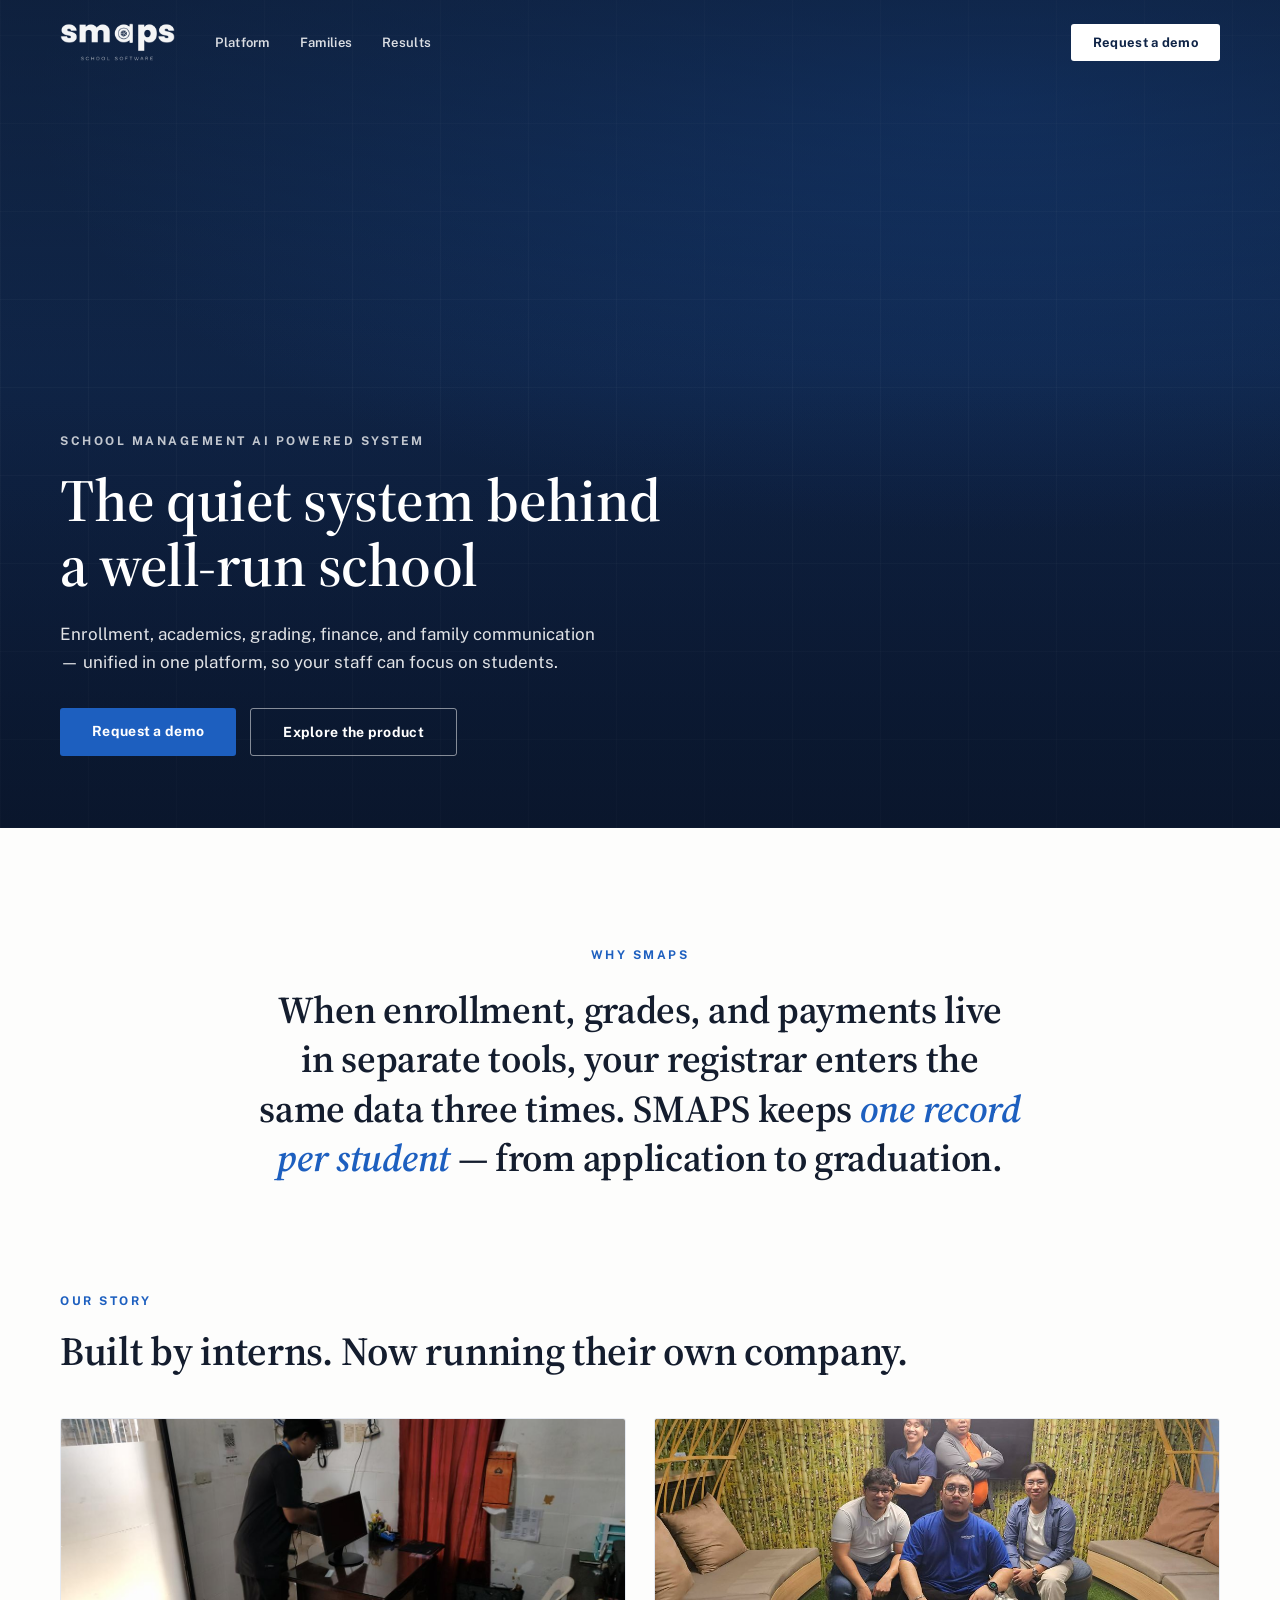
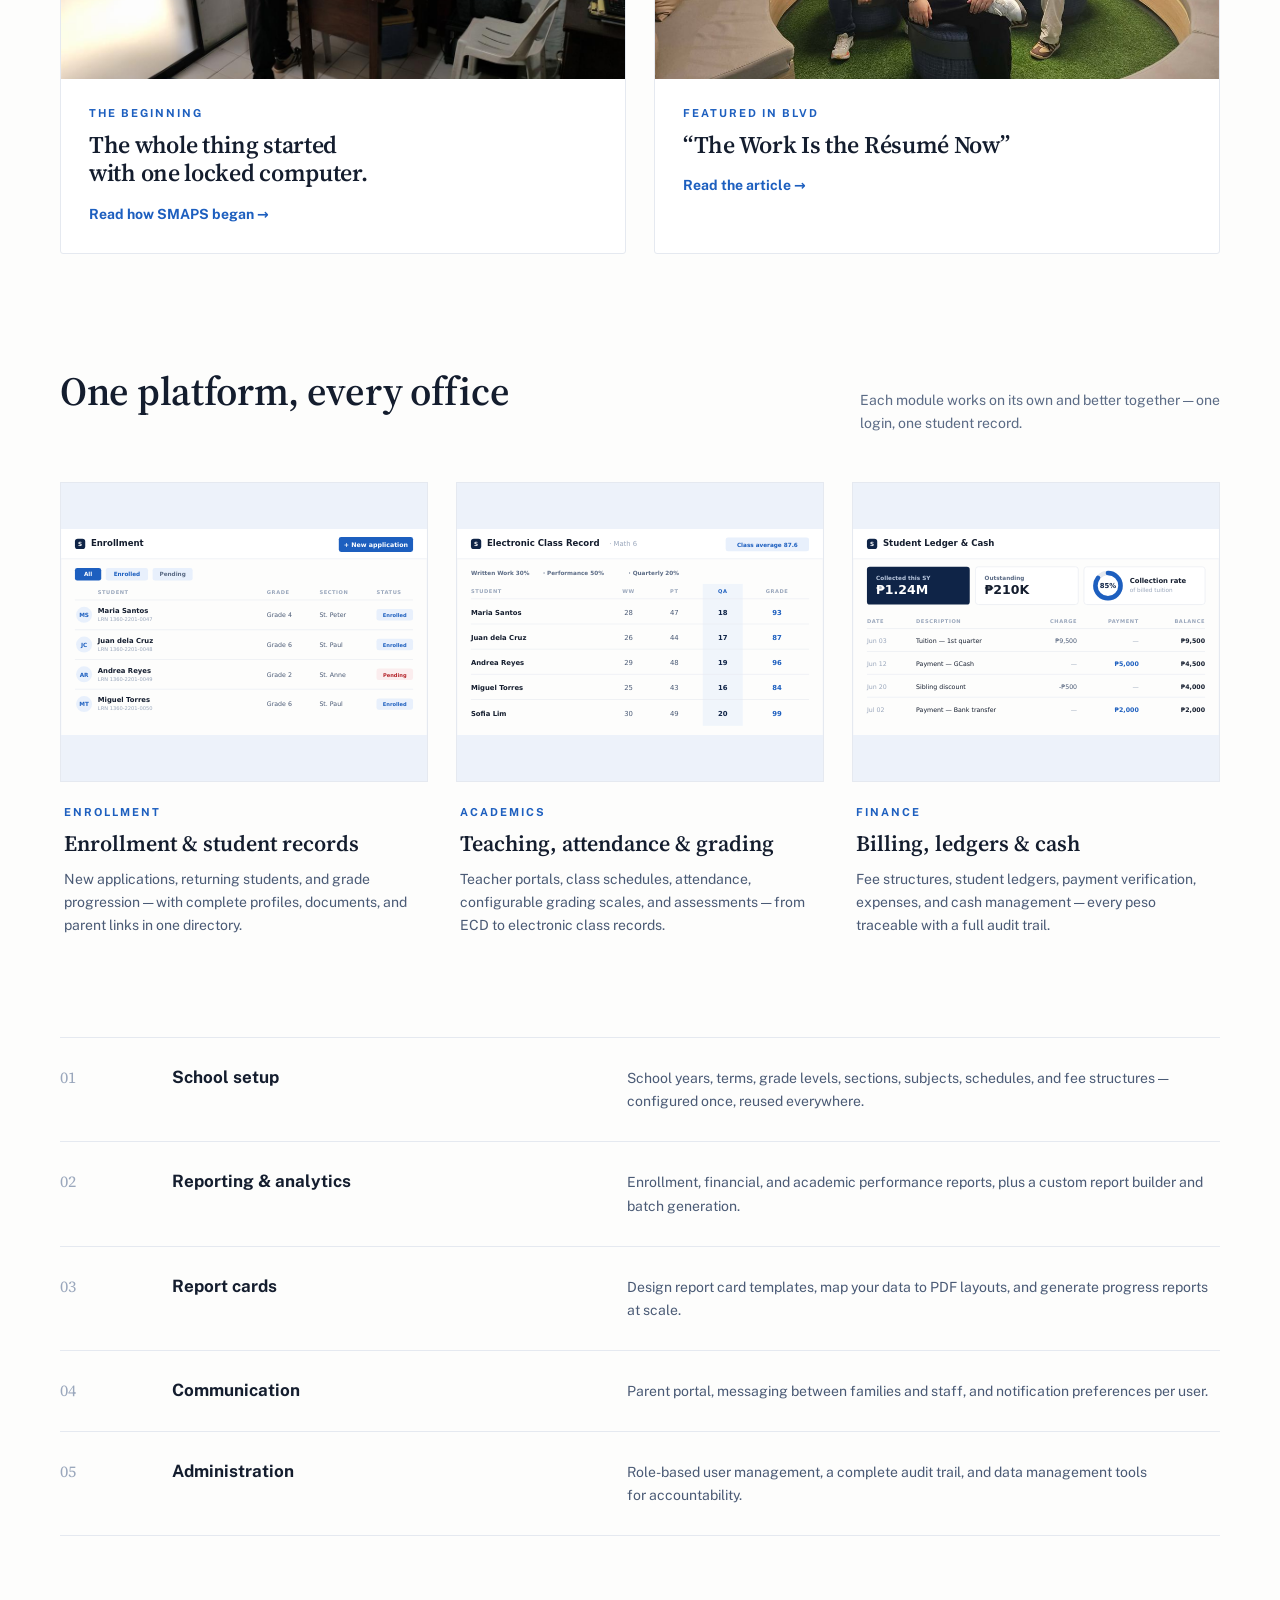
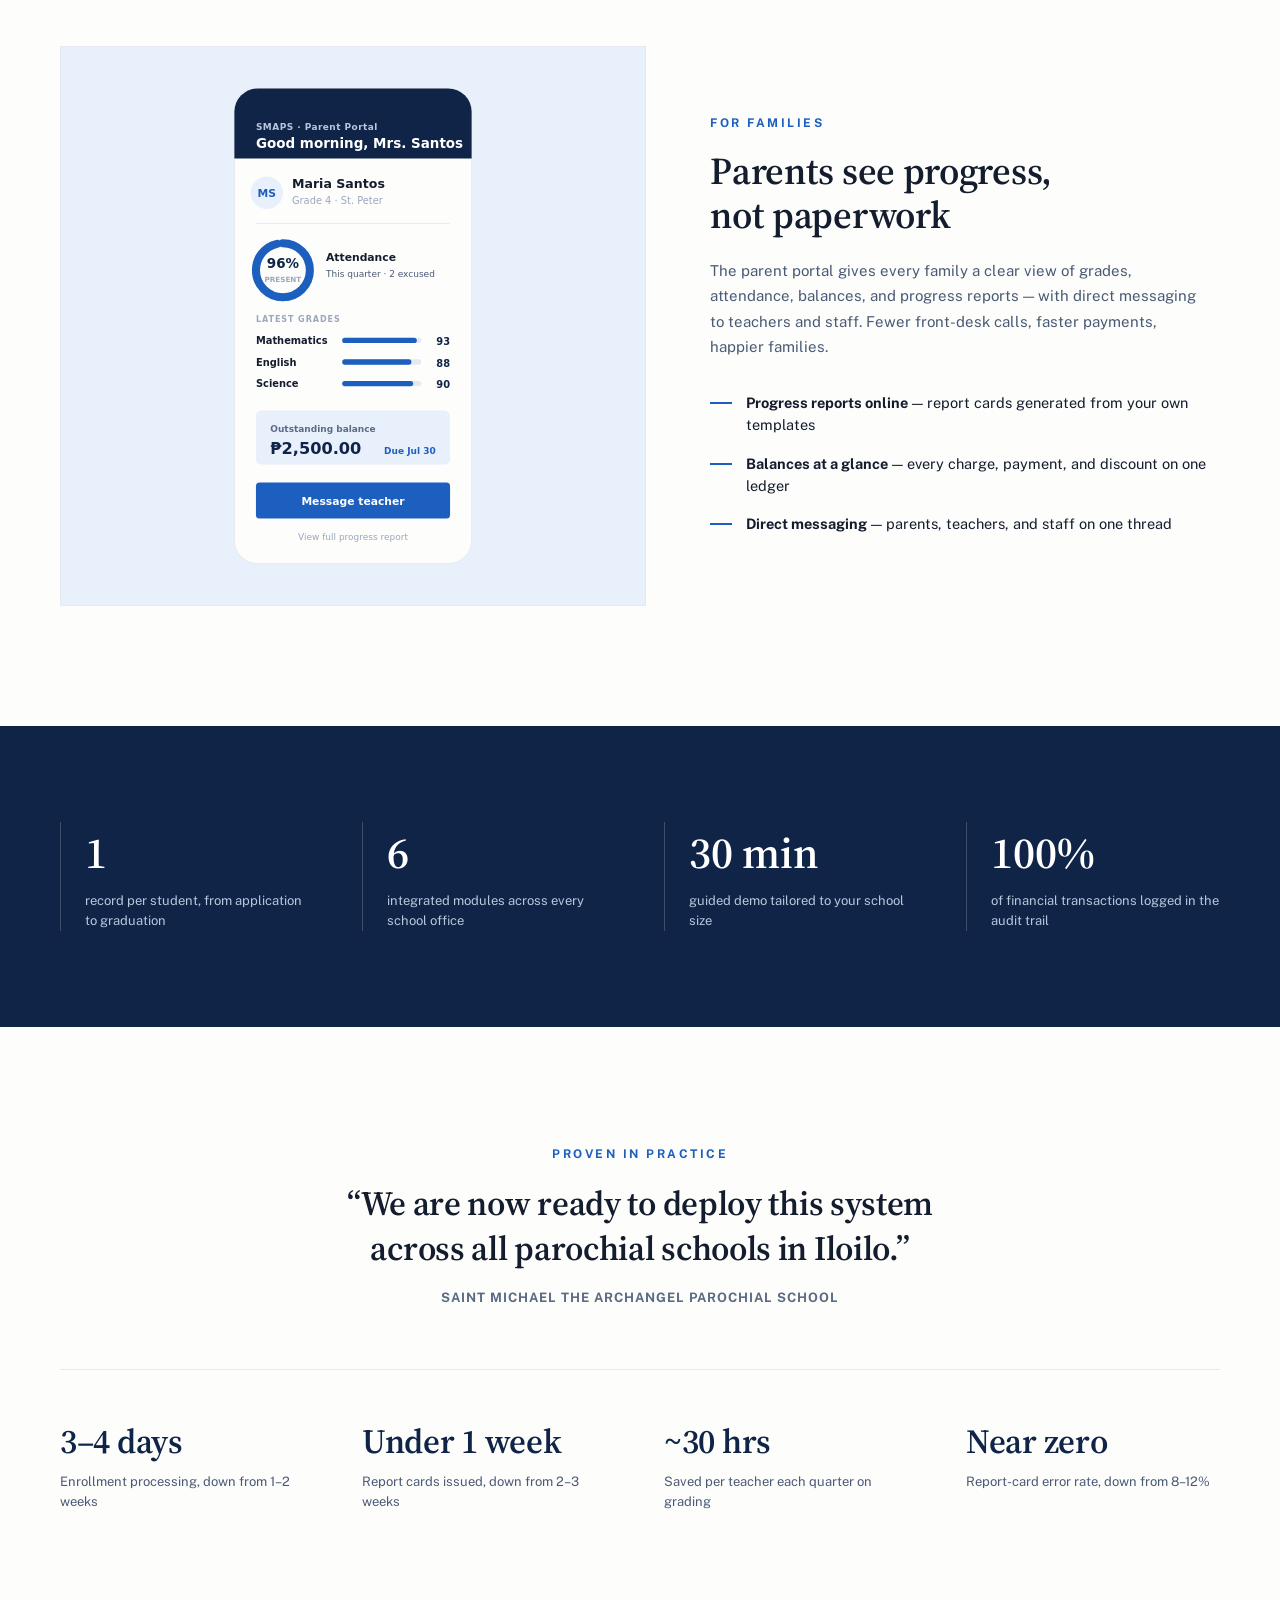
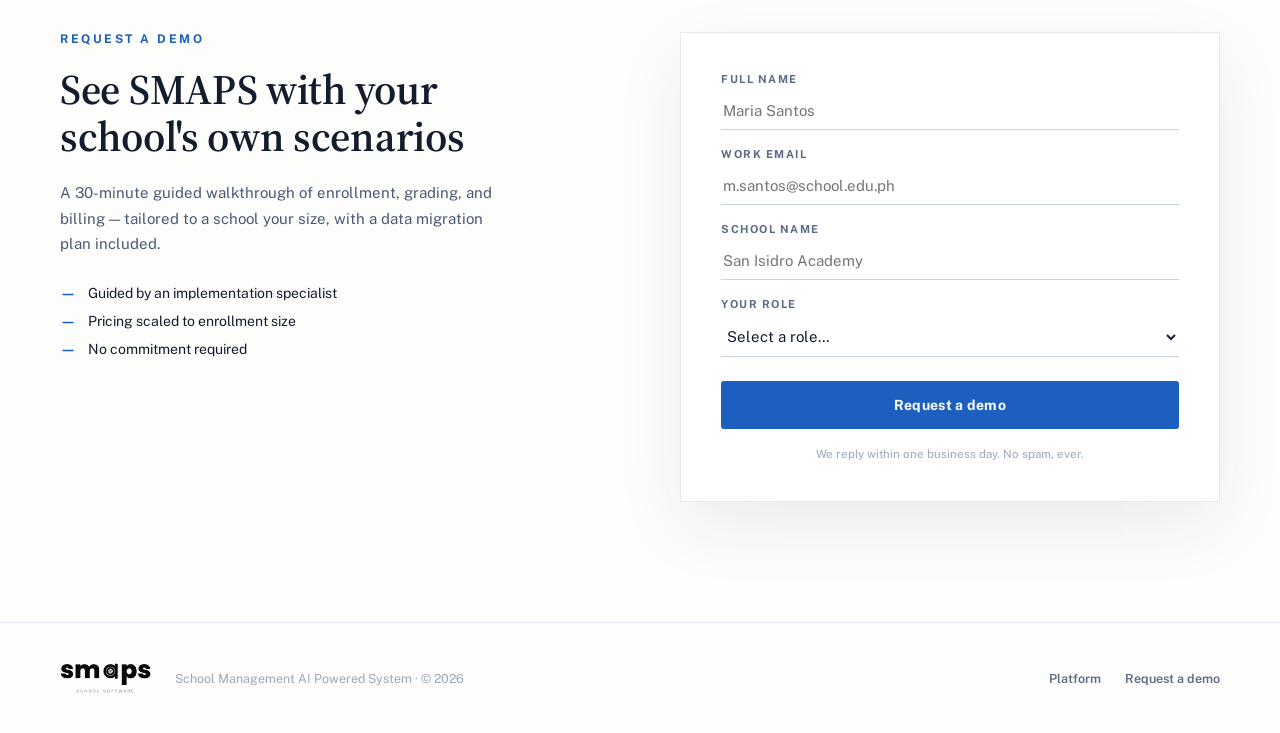
==== index.html @ ec472077 "Remove base44 app URL from public site; drop unused design-system/ - Strip the live base44 app URL (" ====
<!DOCTYPE html>
<html lang="en">
<head>
  <meta charset="utf-8">
  <meta name="viewport" content="width=device-width, initial-scale=1">
  <meta name="color-scheme" content="light">
  <title>SMAPS — School Management AI Powered System</title>
  <meta name="description" content="SMAPS unifies enrollment, academics, grading, finance, and family communication in one platform, so your staff can focus on students.">
  <link rel="icon" href="data:image/svg+xml,%3Csvg%20xmlns='http://www.w3.org/2000/svg'%20viewBox='0%200%2032%2032'%3E%3Crect%20width='32'%20height='32'%20rx='7'%20fill='%230F2447'/%3E%3Ctext%20x='16'%20y='23'%20text-anchor='middle'%20font-family='Georgia,serif'%20font-size='19'%20font-weight='700'%20fill='white'%3ES%3C/text%3E%3C/svg%3E">
  <link rel="preconnect" href="https://fonts.googleapis.com">
  <link rel="preconnect" href="https://fonts.gstatic.com" crossorigin>
  <link href="https://fonts.googleapis.com/css2?family=Source+Serif+4:opsz,wght@8..60,400;8..60,600;8..60,700&family=Public+Sans:wght@400;500;600;700&display=swap" rel="stylesheet">
  <link rel="stylesheet" href="css/styles.css">
</head>
<body>

  <!-- ============ HERO ============ -->
  <section class="hero">
    <div class="hero-bg">
      <!-- v1: CSS treatment. Drop a real school photo here later:
           <img class="media-img" src="assets/img/hero.jpg" alt=""> -->
    </div>
    <div class="hero-scrim"></div>

    <header class="hero-header">
      <div class="hero-header-inner">
        <a class="brand" href="#" aria-label="SMAPS home">
          <img class="brand-logo" src="assets/img/logo-white.png" alt="SMAPS — School Management AI Powered System">
        </a>
        <nav class="nav">
          <a href="#modules" class="nav-link">Platform</a>
          <a href="#parents" class="nav-link">Families</a>
          <a href="#trust" class="nav-link">Results</a>
        </nav>
        <div class="hero-header-actions">
          <a href="#demo" class="btn btn-white">Request a demo</a>
        </div>
      </div>
    </header>

    <div class="hero-copy-wrap">
      <div class="hero-copy-inner">
        <div class="hero-copy">
          <div class="eyebrow hero-eyebrow">School Management AI Powered System</div>
          <h1 class="hero-h1">The quiet system behind a well-run school</h1>
          <p class="hero-sub">Enrollment, academics, grading, finance, and family communication — unified in one platform, so your staff can focus on students.</p>
          <div class="hero-actions">
            <a href="#demo" class="btn btn-primary">Request a demo</a>
            <a href="#modules" class="btn btn-ghost">Explore the product</a>
          </div>
        </div>
      </div>
    </div>
  </section>

  <!-- ============ STATEMENT ============ -->
  <section class="statement">
    <div class="eyebrow eyebrow-accent">Why SMAPS</div>
    <h2 class="statement-h2">When enrollment, grades, and payments live in separate tools, your registrar enters the same data three times. SMAPS keeps <em>one record per student</em> — from application to graduation.</h2>
  </section>

  <!-- ============ OUR STORY (glimpse + press) ============ -->
  <section class="our-story">
    <div class="our-story-head">
      <div class="eyebrow eyebrow-accent">Our Story</div>
      <h2 class="section-h2">Built by interns. Now running their own company.</h2>
    </div>
    <div class="story-cards">
      <a class="story-card" href="story/">
        <div class="sc-media"><img src="story/assets/3.jpg" alt="The team setting up the first computer at the school"></div>
        <div class="sc-body">
          <div class="sc-kicker">The beginning</div>
          <div class="sc-title">The whole thing started with one locked computer.</div>
          <span class="sc-cta">Read how SMAPS began →</span>
        </div>
      </a>
      <a class="story-card" href="https://blvd.ph/article/the-work-is-the-rsum-now" target="_blank" rel="noopener">
        <div class="sc-media"><img src="assets/img/press-blvd.jpg" alt="The SMAPS founders, featured in BLVD magazine"></div>
        <div class="sc-body">
          <div class="sc-kicker">Featured in BLVD</div>
          <div class="sc-title">&ldquo;The Work Is the R&eacute;sum&eacute; Now&rdquo;</div>
          <span class="sc-cta">Read the article →</span>
        </div>
      </a>
    </div>
  </section>

  <!-- ============ MODULES (photo cards) ============ -->
  <section id="modules" class="modules">
    <div class="modules-head">
      <h2 class="section-h2">One platform, every office</h2>
      <div class="modules-note">Each module works on its own and better together — one login, one student record.</div>
    </div>
    <div class="modules-grid">

      <div class="module-card">
        <div class="card-media">
          <img class="media-img" src="assets/img/mod-enrollment.svg" alt="SMAPS enrollment and student directory screen">
        </div>
        <div class="card-body">
          <div class="card-tag">Enrollment</div>
          <div class="card-title">Enrollment &amp; student records</div>
          <div class="card-desc">New applications, returning students, and grade progression — with complete profiles, documents, and parent links in one directory.</div>
        </div>
      </div>

      <div class="module-card">
        <div class="card-media">
          <img class="media-img" src="assets/img/mod-academics.svg" alt="SMAPS electronic class record and grading screen">
        </div>
        <div class="card-body">
          <div class="card-tag">Academics</div>
          <div class="card-title">Teaching, attendance &amp; grading</div>
          <div class="card-desc">Teacher portals, class schedules, attendance, configurable grading scales, and assessments — from ECD to electronic class records.</div>
        </div>
      </div>

      <div class="module-card">
        <div class="card-media">
          <img class="media-img" src="assets/img/mod-finance.svg" alt="SMAPS student ledger and cash management screen">
        </div>
        <div class="card-body">
          <div class="card-tag">Finance</div>
          <div class="card-title">Billing, ledgers &amp; cash</div>
          <div class="card-desc">Fee structures, student ledgers, payment verification, expenses, and cash management — every peso traceable with a full audit trail.</div>
        </div>
      </div>

    </div>
  </section>

  <!-- ============ CAPABILITIES LIST ============ -->
  <section class="capabilities">
    <div class="cap-list">
      <div class="cap-row">
        <div class="cap-num">01</div>
        <div class="cap-title">School setup</div>
        <div class="cap-desc">School years, terms, grade levels, sections, subjects, schedules, and fee structures — configured once, reused everywhere.</div>
      </div>
      <div class="cap-row">
        <div class="cap-num">02</div>
        <div class="cap-title">Reporting &amp; analytics</div>
        <div class="cap-desc">Enrollment, financial, and academic performance reports, plus a custom report builder and batch generation.</div>
      </div>
      <div class="cap-row">
        <div class="cap-num">03</div>
        <div class="cap-title">Report cards</div>
        <div class="cap-desc">Design report card templates, map your data to PDF layouts, and generate progress reports at scale.</div>
      </div>
      <div class="cap-row">
        <div class="cap-num">04</div>
        <div class="cap-title">Communication</div>
        <div class="cap-desc">Parent portal, messaging between families and staff, and notification preferences per user.</div>
      </div>
      <div class="cap-row">
        <div class="cap-num">05</div>
        <div class="cap-title">Administration</div>
        <div class="cap-desc">Role-based user management, a complete audit trail, and data management tools for accountability.</div>
      </div>
    </div>
  </section>

  <!-- ============ FAMILIES (split photo) ============ -->
  <section id="parents" class="families">
    <div class="families-grid">
      <div class="families-media">
        <img class="media-img" src="assets/img/families.svg" alt="SMAPS parent portal showing grades, attendance, and fee balance">
      </div>
      <div class="families-body">
        <div class="eyebrow eyebrow-accent">For families</div>
        <h2 class="families-h2">Parents see progress, not paperwork</h2>
        <p class="families-p">The parent portal gives every family a clear view of grades, attendance, balances, and progress reports — with direct messaging to teachers and staff. Fewer front-desk calls, faster payments, happier families.</p>
        <div class="bullets">
          <div class="bullet">
            <span class="bullet-mark"></span>
            <span class="bullet-text"><b>Progress reports online</b> — report cards generated from your own templates</span>
          </div>
          <div class="bullet">
            <span class="bullet-mark"></span>
            <span class="bullet-text"><b>Balances at a glance</b> — every charge, payment, and discount on one ledger</span>
          </div>
          <div class="bullet">
            <span class="bullet-mark"></span>
            <span class="bullet-text"><b>Direct messaging</b> — parents, teachers, and staff on one thread</span>
          </div>
        </div>
      </div>
    </div>
  </section>

  <!-- ============ TRUST BAND ============ -->
  <section id="trust" class="trust">
    <div class="trust-inner">
      <div class="trust-grid">
        <div class="trust-stat">
          <div class="trust-value">1</div>
          <div class="trust-label">record per student, from application to graduation</div>
        </div>
        <div class="trust-stat">
          <div class="trust-value">6</div>
          <div class="trust-label">integrated modules across every school office</div>
        </div>
        <div class="trust-stat">
          <div class="trust-value">30 min</div>
          <div class="trust-label">guided demo tailored to your school size</div>
        </div>
        <div class="trust-stat">
          <div class="trust-value">100%</div>
          <div class="trust-label">of financial transactions logged in the audit trail</div>
        </div>
      </div>
    </div>
  </section>

  <!-- ============ SUCCESS STORY ============ -->
  <section class="story">
    <div class="story-head">
      <div class="eyebrow eyebrow-accent">Proven in practice</div>
      <blockquote class="story-quote">&ldquo;We are now ready to deploy this system across all parochial schools in Iloilo.&rdquo;</blockquote>
      <div class="story-attr">Saint Michael the Archangel Parochial School</div>
    </div>
    <div class="story-stats">
      <div class="story-stat">
        <div class="story-stat-value">3&ndash;4 days</div>
        <div class="story-stat-label">Enrollment processing, down from 1&ndash;2 weeks</div>
      </div>
      <div class="story-stat">
        <div class="story-stat-value">Under 1 week</div>
        <div class="story-stat-label">Report cards issued, down from 2&ndash;3 weeks</div>
      </div>
      <div class="story-stat">
        <div class="story-stat-value">~30 hrs</div>
        <div class="story-stat-label">Saved per teacher each quarter on grading</div>
      </div>
      <div class="story-stat">
        <div class="story-stat-value">Near zero</div>
        <div class="story-stat-label">Report-card error rate, down from 8&ndash;12%</div>
      </div>
    </div>
  </section>

  <!-- ============ DEMO CTA ============ -->
  <section id="demo" class="demo">
    <div class="demo-grid">
      <div class="demo-copy">
        <div class="eyebrow eyebrow-accent">Request a demo</div>
        <h2 class="demo-h2">See SMAPS with your school's own scenarios</h2>
        <p class="demo-p">A 30-minute guided walkthrough of enrollment, grading, and billing — tailored to a school your size, with a data migration plan included.</p>
        <div class="demo-points">
          <div class="demo-point"><span class="demo-point-dash">—</span> Guided by an implementation specialist</div>
          <div class="demo-point"><span class="demo-point-dash">—</span> Pricing scaled to enrollment size</div>
          <div class="demo-point"><span class="demo-point-dash">—</span> No commitment required</div>
        </div>
      </div>

      <div class="form-card">
        <div id="demo-form" class="form-fields">
          <div class="field">
            <div class="field-label">FULL NAME</div>
            <input id="f-name" class="form-input" type="text" autocomplete="name" placeholder="Maria Santos">
          </div>
          <div class="field">
            <div class="field-label">WORK EMAIL</div>
            <input id="f-email" class="form-input" type="email" autocomplete="email" placeholder="m.santos@school.edu.ph">
          </div>
          <div class="field">
            <div class="field-label">SCHOOL NAME</div>
            <input id="f-school" class="form-input" type="text" autocomplete="organization" placeholder="San Isidro Academy">
          </div>
          <div class="field">
            <div class="field-label">YOUR ROLE</div>
            <select id="f-role" class="form-input form-select">
              <option value="">Select a role…</option>
              <option value="admin">School administrator / Principal</option>
              <option value="registrar">Registrar</option>
              <option value="finance">Finance / Accounting</option>
              <option value="it">IT / Operations</option>
              <option value="teacher">Teacher</option>
            </select>
          </div>
          <div id="form-error" class="form-error" hidden></div>
          <button id="demo-submit" type="button" class="btn-submit">Request a demo</button>
          <div class="form-note">We reply within one business day. No spam, ever.</div>
        </div>

        <div id="demo-success" class="success" hidden>
          <div class="success-check">✓</div>
          <div class="success-title">Request received</div>
          <div class="success-text">Thank you, <span id="success-name">there</span>. Our team will reach out within one business day to schedule your walkthrough.</div>
          <button id="demo-reset" type="button" class="success-reset">← Submit another request</button>
        </div>
      </div>
    </div>
  </section>

  <!-- ============ FOOTER ============ -->
  <footer class="footer">
    <div class="footer-inner">
      <a class="footer-brand" href="#" aria-label="SMAPS home">
        <img class="footer-logo" src="assets/img/logo.png" alt="SMAPS — School Management AI Powered System">
      </a>
      <div class="footer-meta">School Management AI Powered System · © 2026</div>
      <div class="footer-links">
        <a href="#modules" class="footer-link">Platform</a>
        <a href="#demo" class="footer-link">Request a demo</a>
      </div>
    </div>
  </footer>

  <script src="js/form.js"></script>
</body>
</html>
---- css/styles.css ----
/* ============================================================
   SMAPS Landing — design tokens
   Values transcribed verbatim from "SMAPS Landing.dc.html"
   ============================================================ */
:root {
  color-scheme: light;
  --navy:         #0F2447;
  --action:       #1D5FBF;
  --action-hover: #164A96;
  --tint:         #E8F0FC;
  --bg:           #FDFDFC;
  --ink:          #141D2E;
  --gray-1:       #4A5A75; /* body gray */
  --gray-2:       #5B6B85; /* secondary gray */
  --gray-3:       #9AA7BC; /* muted gray */
  --border:       #E5E9F0;
  --input-border: #C9D3E2;
  --error-text:   #B4232A;
  --error-bg:     #FBEDEE;
  --trust-label:  #B9C7DE;

  --font-heading: 'Source Serif 4', Georgia, serif;
  --font-body:    'Public Sans', system-ui, -apple-system, sans-serif;

  --maxw: 1240px;
  --pad:  40px;
  --radius: 3px;
}

/* ============ base (from <helmet>) ============ */
* { box-sizing: border-box; }
body {
  margin: 0;
  background: var(--bg);
  font-family: var(--font-body);
  color: var(--ink);
  -webkit-font-smoothing: antialiased;
}
html { scroll-behavior: smooth; }
a { color: var(--action); text-decoration: none; }
a:hover { color: var(--action-hover); }
input, select { font-family: var(--font-body); }

/* ============ shared bits ============ */
.eyebrow {
  font-size: 12px;
  font-weight: 700;
  letter-spacing: 2.5px;
  text-transform: uppercase;
  margin-bottom: 20px;
}
.eyebrow-accent { color: var(--action); }

.btn {
  display: inline-block;
  border-radius: var(--radius);
  letter-spacing: 0.3px;
  font-weight: 700;
}

/* generic image fill for real photos/mockups dropped into any media slot.
   contain = the whole UI mockup stays visible, framed by the slot background
   (crop-proof across viewports). For a real edge-to-edge photo later, switch
   an individual slot to object-fit:cover. */
.media-img {
  position: absolute;
  inset: 0;
  width: 100%;
  height: 100%;
  object-fit: contain;
  display: block;
}
/* tinted placeholder (used until real imagery is dropped in) */
.img-ph {
  position: absolute;
  inset: 0;
  background: var(--tint);
  display: flex;
  align-items: center;
  justify-content: center;
  text-align: center;
  padding: 20px;
  color: var(--gray-2);
  font-size: 12px;
  font-weight: 700;
  letter-spacing: 1px;
  text-transform: uppercase;
}

/* ============ HERO ============ */
.hero {
  position: relative;
  height: 92vh;
  min-height: 640px;
  background: var(--navy);
}
.hero-bg {
  position: absolute;
  inset: 0;
  /* v1 CSS treatment — subtle "blueprint" grid + blue glow over deep navy */
  background:
    repeating-linear-gradient(90deg, rgba(255,255,255,0.035) 0 1px, transparent 1px 88px),
    repeating-linear-gradient(0deg,  rgba(255,255,255,0.03)  0 1px, transparent 1px 88px),
    radial-gradient(130% 90% at 78% 12%, rgba(29,95,191,0.38) 0%, rgba(15,36,71,0) 58%),
    linear-gradient(180deg, #143059 0%, #0F2447 58%, #0a1a34 100%);
}
.hero-scrim {
  position: absolute;
  inset: 0;
  background: linear-gradient(180deg, rgba(10,20,40,0.55) 0%, rgba(10,20,40,0.15) 45%, rgba(10,20,40,0.62) 100%);
  pointer-events: none;
}
.hero-header {
  position: absolute;
  top: 0; left: 0; right: 0;
  z-index: 5;
  pointer-events: none;
}
.hero-header-inner {
  max-width: var(--maxw);
  margin: 0 auto;
  padding: 0 var(--pad);
  height: 84px;
  display: flex;
  align-items: center;
  gap: 40px;
  pointer-events: auto;
}
.brand { display: flex; align-items: center; gap: 11px; }
.brand-mark {
  width: 34px; height: 34px;
  border-radius: 8px;
  background: #fff;
  color: var(--navy);
  display: flex; align-items: center; justify-content: center;
  font-weight: 700; font-size: 15px;
  font-family: var(--font-heading);
}
.brand-name { font-weight: 700; font-size: 17px; color: #fff; letter-spacing: 0.4px; }
.nav { display: flex; gap: 30px; font-size: 13px; font-weight: 600; letter-spacing: 0.3px; }
.nav-link { color: rgba(255,255,255,0.85); font-weight: 600; }
.nav-link:hover { color: #fff; }
.hero-header-actions { margin-left: auto; display: flex; align-items: center; gap: 22px; }
.btn-white {
  background: #fff;
  color: var(--navy);
  font-size: 13px;
  padding: 11px 22px;
}
.btn-white:hover { background: var(--tint); color: var(--navy); }

.hero-copy-wrap {
  position: absolute;
  left: 0; right: 0; bottom: 0;
  z-index: 4;
  pointer-events: none;
}
.hero-copy-inner {
  max-width: var(--maxw);
  margin: 0 auto;
  padding: 0 var(--pad) 72px;
}
.hero-copy { max-width: 720px; }
.hero-eyebrow { color: rgba(255,255,255,0.75); }
.hero-h1 {
  font-family: var(--font-heading);
  font-size: 60px;
  line-height: 1.08;
  font-weight: 600;
  color: #fff;
  margin: 0 0 22px;
  letter-spacing: -0.5px;
  text-wrap: balance;
}
.hero-sub {
  font-size: 17px;
  line-height: 1.65;
  color: rgba(255,255,255,0.88);
  margin: 0 0 32px;
  max-width: 540px;
  text-wrap: pretty;
}
.hero-actions { display: flex; gap: 14px; pointer-events: auto; }
.btn-primary {
  background: var(--action);
  color: #fff;
  font-size: 14px;
  padding: 15px 32px;
}
.btn-primary:hover { background: var(--action-hover); color: #fff; }
.btn-ghost {
  border: 1px solid rgba(255,255,255,0.5);
  color: #fff;
  font-size: 14px;
  padding: 15px 32px;
}
.btn-ghost:hover { border-color: #fff; color: #fff; }

/* ============ STATEMENT ============ */
.statement {
  max-width: 900px;
  margin: 0 auto;
  padding: 120px var(--pad) 0;
  text-align: center;
}
.statement .eyebrow { margin-bottom: 24px; }
.statement-h2 {
  font-family: var(--font-heading);
  font-size: 38px;
  line-height: 1.3;
  font-weight: 600;
  margin: 0;
  letter-spacing: -0.3px;
  text-wrap: balance;
}
.statement-h2 em { color: var(--action); font-style: italic; }

/* ============ MODULES ============ */
.modules {
  max-width: var(--maxw);
  margin: 0 auto;
  padding: 110px var(--pad) 0;
}
.modules-head {
  display: flex;
  align-items: baseline;
  justify-content: space-between;
  gap: 24px;
  margin-bottom: 48px;
  flex-wrap: wrap;
}
.section-h2 {
  font-family: var(--font-heading);
  font-size: 40px;
  font-weight: 600;
  margin: 0;
  letter-spacing: -0.3px;
}
.modules-note { font-size: 14px; color: var(--gray-2); max-width: 360px; line-height: 1.6; }
.modules-grid { display: grid; grid-template-columns: repeat(3, 1fr); gap: 28px; }
.module-card { display: flex; flex-direction: column; }
.card-media {
  height: 300px;
  position: relative;
  overflow: hidden;
  background: #EDF2FA; /* frame tone behind the UI mockup */
  border: 1px solid var(--border);
}
.card-body { padding: 24px 4px 0; }
.card-tag {
  font-size: 11px;
  font-weight: 700;
  letter-spacing: 2px;
  color: var(--action);
  text-transform: uppercase;
  margin-bottom: 10px;
}
.card-title {
  font-family: var(--font-heading);
  font-size: 22px;
  font-weight: 600;
  margin-bottom: 10px;
}
.card-desc { font-size: 14px; line-height: 1.65; color: var(--gray-1); text-wrap: pretty; }

/* ============ CAPABILITIES ============ */
.capabilities {
  max-width: var(--maxw);
  margin: 0 auto;
  padding: 100px var(--pad) 0;
}
.cap-list { border-top: 1px solid var(--border); }
.cap-row {
  display: grid;
  grid-template-columns: 80px 1fr 1.4fr;
  gap: 32px;
  align-items: baseline;
  padding: 28px 0;
  border-bottom: 1px solid var(--border);
}
.cap-num { font-family: var(--font-heading); font-size: 16px; color: var(--gray-3); }
.cap-title { font-size: 17px; font-weight: 700; }
.cap-desc { font-size: 14px; line-height: 1.65; color: var(--gray-1); text-wrap: pretty; }

/* ============ FAMILIES ============ */
.families {
  max-width: var(--maxw);
  margin: 110px auto 0;
  padding: 0 var(--pad);
}
.families-grid {
  display: grid;
  grid-template-columns: 1.15fr 1fr;
  gap: 64px;
  align-items: center;
}
.families-media {
  height: 560px;
  position: relative;
  overflow: hidden;
  background: var(--tint); /* seamless with the parent-portal mockup's own tint ground */
  border: 1px solid var(--border);
}
.families-h2 {
  font-family: var(--font-heading);
  font-size: 38px;
  line-height: 1.15;
  font-weight: 600;
  margin: 0 0 20px;
  letter-spacing: -0.3px;
  text-wrap: balance;
}
.families-p { font-size: 15px; line-height: 1.7; color: var(--gray-1); margin: 0 0 32px; text-wrap: pretty; }
.bullets { display: flex; flex-direction: column; gap: 16px; }
.bullet { display: flex; gap: 14px; align-items: baseline; }
.bullet-mark { width: 22px; height: 2px; background: var(--action); flex: none; transform: translateY(-4px); }
.bullet-text { font-size: 14.5px; color: var(--ink); line-height: 1.55; }

/* ============ TRUST BAND ============ */
.trust { background: var(--navy); margin-top: 120px; }
.trust-inner { max-width: var(--maxw); margin: 0 auto; padding: 96px var(--pad); }
.trust-grid { display: grid; grid-template-columns: repeat(4, 1fr); gap: 48px; }
.trust-stat { border-left: 1px solid rgba(255,255,255,0.2); padding-left: 24px; }
.trust-value {
  font-family: var(--font-heading);
  font-size: 44px;
  font-weight: 600;
  color: #fff;
  margin-bottom: 8px;
}
.trust-label { font-size: 13px; line-height: 1.55; color: var(--trust-label); }

/* ============ SUCCESS STORY ============ */
.story {
  max-width: var(--maxw);
  margin: 0 auto;
  padding: 120px var(--pad) 0;
}
.story-head { max-width: 820px; margin: 0 auto; text-align: center; }
.story-quote {
  font-family: var(--font-heading);
  font-size: 34px;
  line-height: 1.3;
  font-weight: 600;
  margin: 0 0 20px;
  letter-spacing: -0.3px;
  text-wrap: balance;
}
.story-attr {
  font-size: 13px;
  font-weight: 700;
  letter-spacing: 1px;
  text-transform: uppercase;
  color: var(--gray-2);
}
.story-stats {
  display: grid;
  grid-template-columns: repeat(4, 1fr);
  gap: 48px;
  margin-top: 64px;
  padding-top: 48px;
  border-top: 1px solid var(--border);
}
.story-stat-value {
  font-family: var(--font-heading);
  font-size: 34px;
  font-weight: 600;
  color: var(--navy);
  margin-bottom: 8px;
  letter-spacing: -0.3px;
}
.story-stat-label { font-size: 13px; line-height: 1.55; color: var(--gray-1); }

/* ============ DEMO CTA ============ */
.demo {
  max-width: var(--maxw);
  margin: 0 auto;
  padding: 120px var(--pad);
}
.demo-grid { display: grid; grid-template-columns: 1fr 1fr; gap: 80px; align-items: start; }
.demo-h2 {
  font-family: var(--font-heading);
  font-size: 42px;
  line-height: 1.12;
  font-weight: 600;
  margin: 0 0 20px;
  letter-spacing: -0.3px;
  text-wrap: balance;
}
.demo-p { font-size: 15px; line-height: 1.7; color: var(--gray-1); margin: 0 0 28px; max-width: 440px; text-wrap: pretty; }
.demo-points { display: flex; flex-direction: column; gap: 12px; font-size: 14px; color: var(--ink); }
.demo-point { display: flex; gap: 12px; align-items: baseline; }
.demo-point-dash { color: var(--action); font-weight: 700; }

.form-card {
  background: #fff;
  border: 1px solid var(--border);
  padding: 40px;
  box-shadow: 0 24px 64px rgba(15,36,71,0.08);
}
.form-fields { display: flex; flex-direction: column; gap: 18px; }
.field-label {
  font-size: 11px;
  font-weight: 700;
  letter-spacing: 1.5px;
  color: var(--gray-2);
  margin-bottom: 7px;
}
.form-input {
  width: 100%;
  box-sizing: border-box;
  border: none;
  border-bottom: 1px solid var(--input-border);
  padding: 10px 2px;
  font-size: 15px;
  outline: none;
  background: transparent;
}
.form-input:focus { border-bottom-color: var(--action); }
.form-select { color: var(--ink); }
.form-error {
  font-size: 12.5px;
  color: var(--error-text);
  background: var(--error-bg);
  padding: 10px 14px;
  border-radius: var(--radius);
}
.btn-submit {
  display: block;
  width: 100%;
  border: none;
  font-family: inherit;
  background: var(--action);
  color: #fff;
  text-align: center;
  font-size: 14px;
  font-weight: 700;
  letter-spacing: 0.3px;
  padding: 16px;
  border-radius: var(--radius);
  cursor: pointer;
  margin-top: 6px;
}
.btn-submit:hover { background: var(--action-hover); }
.form-note { font-size: 11.5px; color: var(--gray-3); text-align: center; }

.success { text-align: center; padding: 48px 12px; }
.success-check {
  width: 52px; height: 52px;
  border-radius: 50%;
  background: var(--tint);
  color: var(--action);
  font-size: 22px; font-weight: 700;
  display: flex; align-items: center; justify-content: center;
  margin: 0 auto 20px;
}
.success-title { font-family: var(--font-heading); font-size: 24px; font-weight: 600; margin-bottom: 10px; }
.success-text { font-size: 14px; line-height: 1.65; color: var(--gray-1); }
.success-reset {
  background: none;
  border: none;
  font-family: inherit;
  font-size: 13px;
  color: var(--action);
  font-weight: 600;
  margin-top: 20px;
  cursor: pointer;
  padding: 0;
}

/* ============ FOOTER ============ */
.footer { border-top: 1px solid var(--border); }
.footer-inner {
  max-width: var(--maxw);
  margin: 0 auto;
  padding: 40px;
  display: flex;
  align-items: center;
  gap: 24px;
  flex-wrap: wrap;
}
.footer-brand { display: flex; align-items: center; gap: 10px; }
.footer-mark {
  width: 28px; height: 28px;
  border-radius: 6px;
  background: var(--navy);
  color: #fff;
  display: flex; align-items: center; justify-content: center;
  font-weight: 700; font-size: 13px;
  font-family: var(--font-heading);
}
.footer-name { font-weight: 700; font-size: 14px; }
.footer-meta { font-size: 12.5px; color: var(--gray-3); }
.footer-links { margin-left: auto; display: flex; gap: 24px; font-size: 12.5px; font-weight: 600; }
.footer-link { color: var(--gray-2); }
.footer-link:hover { color: var(--action); }

/* ============ keyboard focus (accessibility; not in original) ============ */
:focus-visible { outline: 2px solid var(--action); outline-offset: 2px; }
.hero .nav-link:focus-visible,
.btn-ghost:focus-visible { outline-color: #fff; }

/* ============================================================
   RESPONSIVE — desktop (>=1025px) renders pixel-identical.
   All rules below only apply on narrower viewports.
   ============================================================ */
@media (max-width: 1024px) {
  :root { --pad: 28px; }

  .hero-h1 { font-size: clamp(38px, 6.5vw, 60px); }
  .statement-h2 { font-size: clamp(28px, 4vw, 38px); }
  .section-h2,
  .families-h2,
  .demo-h2 { font-size: clamp(30px, 4.5vw, 42px); }
  .story-quote { font-size: clamp(26px, 4vw, 34px); }

  .modules-grid { grid-template-columns: 1fr; gap: 40px; }
  .card-media { height: 340px; }

  .cap-row { grid-template-columns: 48px 1fr; row-gap: 10px; }
  .cap-desc { grid-column: 1 / -1; }

  .families-grid { grid-template-columns: 1fr; gap: 32px; }
  .families-media { height: 340px; order: -1; }

  .trust-grid { grid-template-columns: repeat(2, 1fr); gap: 40px 32px; }
  .story-stats { grid-template-columns: repeat(2, 1fr); gap: 40px 32px; }

  .demo-grid { grid-template-columns: 1fr; gap: 40px; }
  .demo-p { max-width: none; }
}

@media (max-width: 860px) {
  .nav { display: none; }
  .hero-header-inner { gap: 20px; }
}

@media (max-width: 680px) {
  :root { --pad: 20px; }

  .hero { min-height: 560px; }
  .hero-copy-inner { padding: 0 var(--pad) 48px; }
  .hero-actions { flex-wrap: wrap; }

  .statement { padding-top: 84px; }
  .modules { padding-top: 84px; }
  .capabilities { padding-top: 72px; }
  .families { margin-top: 84px; }
  .trust { margin-top: 84px; }
  .trust-inner { padding: 72px var(--pad); }
  .story { padding-top: 84px; }
  .demo { padding: 84px var(--pad); }

  .trust-value { font-size: 34px; }
  .story-stat-value { font-size: 28px; }
  .form-card { padding: 24px; }
}

/* ============ LOGO ============ */
.brand-logo { height: 38px; width: auto; display: block; }
.footer-logo { height: 30px; width: auto; display: block; }

/* ============ OUR STORY (glimpse + press cards) ============ */
.our-story { max-width: var(--maxw); margin: 0 auto; padding: 110px var(--pad) 0; }
.our-story-head { margin-bottom: 40px; }
.our-story-head .eyebrow { margin-bottom: 16px; }
.story-cards { display: grid; grid-template-columns: 1fr 1fr; gap: 28px; }
.story-card {
  display: flex; flex-direction: column;
  border: 1px solid var(--border); border-radius: var(--radius);
  overflow: hidden; text-decoration: none; background: #fff;
  transition: box-shadow .25s ease, transform .25s ease;
}
.story-card:hover { box-shadow: 0 24px 64px rgba(15,36,71,0.12); transform: translateY(-2px); }
.sc-media { height: 260px; overflow: hidden; background: #EDF2FA; }
.sc-media img { width: 100%; height: 100%; object-fit: cover; display: block; transition: transform .4s ease; }
.story-card:hover .sc-media img { transform: scale(1.03); }
.sc-body { padding: 28px 28px 30px; }
.sc-kicker { font-size: 11px; font-weight: 700; letter-spacing: 2px; text-transform: uppercase; color: var(--action); margin-bottom: 12px; }
.sc-title { font-family: var(--font-heading); font-size: 24px; line-height: 1.2; font-weight: 600; color: var(--ink); margin-bottom: 16px; letter-spacing: -0.3px; text-wrap: balance; }
.sc-cta { font-size: 14px; font-weight: 700; color: var(--action); }
.story-card:hover .sc-cta { color: var(--action-hover); }

@media (max-width: 1024px) {
  .our-story { padding-top: 84px; }
  .story-cards { grid-template-columns: 1fr; gap: 24px; }
}
@media (max-width: 680px) {
  .our-story { padding-top: 72px; }
  .sc-media { height: 220px; }
  .brand-logo { height: 34px; }
}
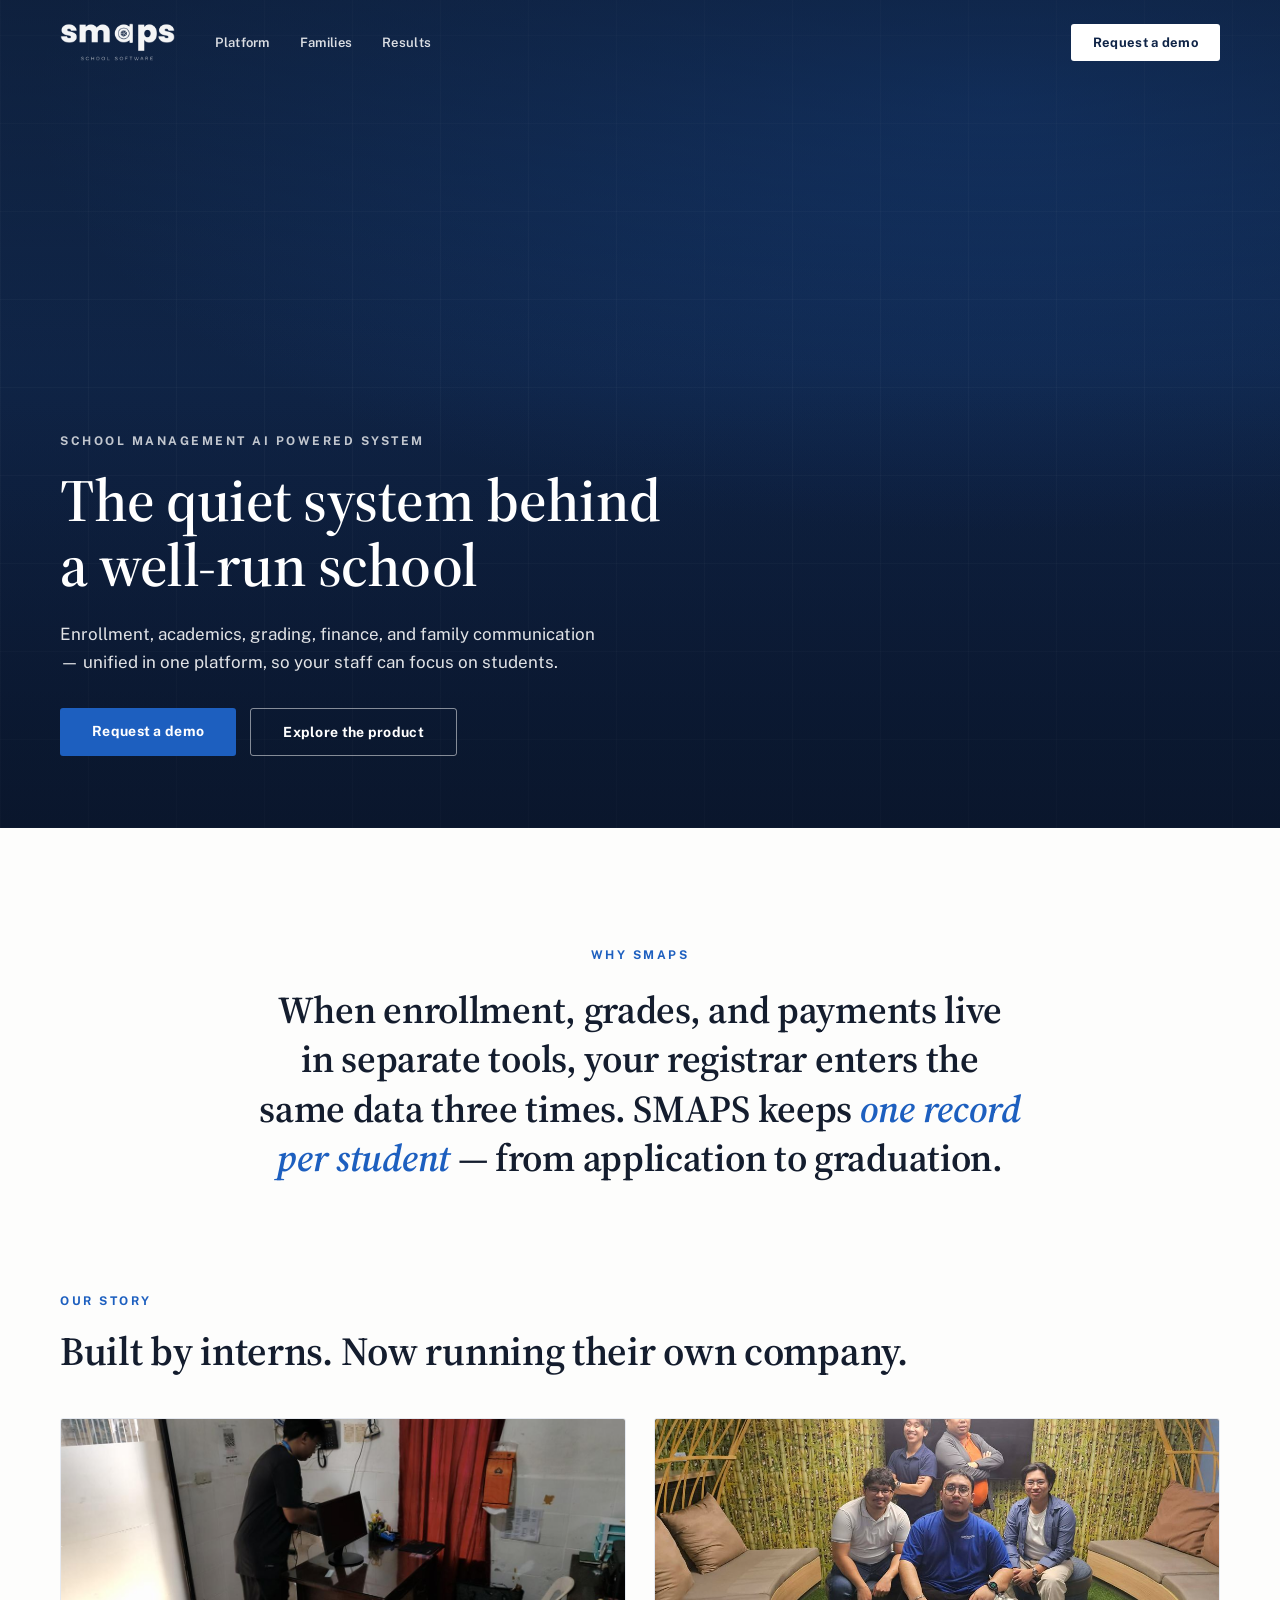
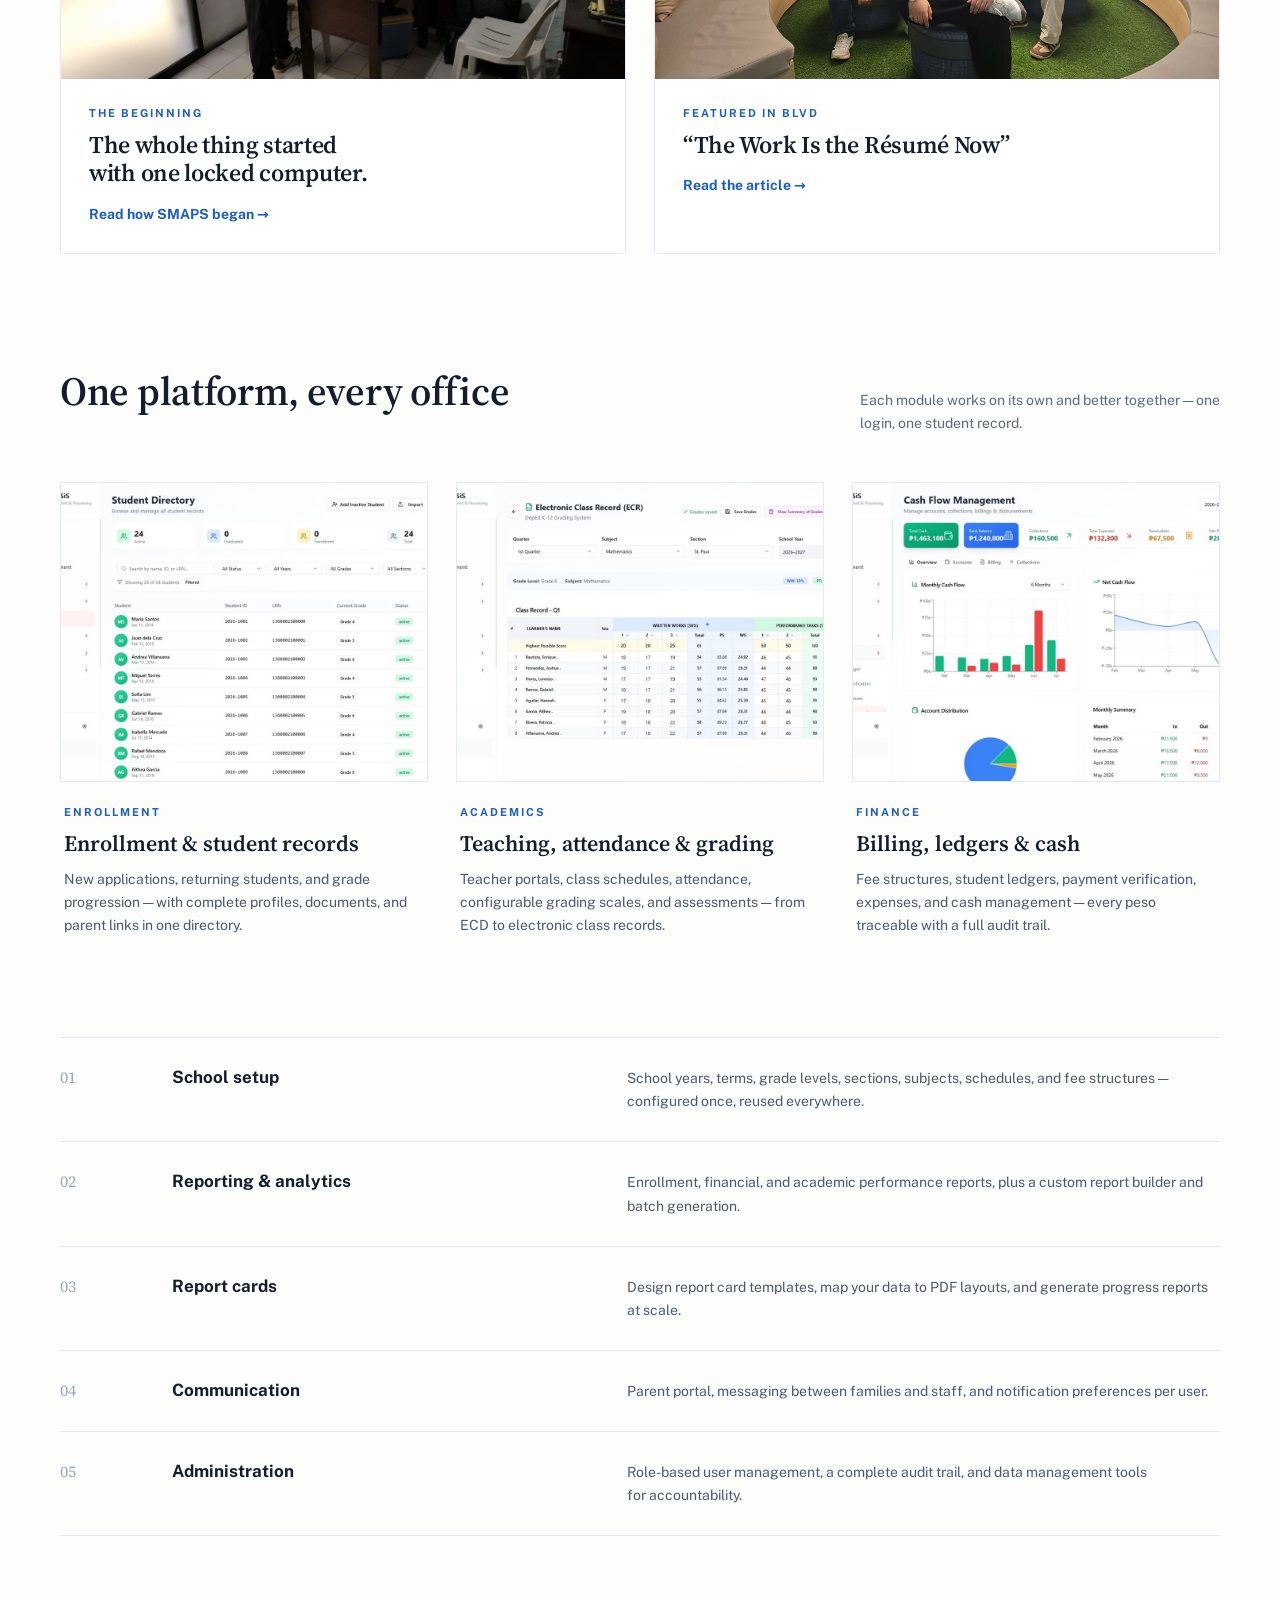
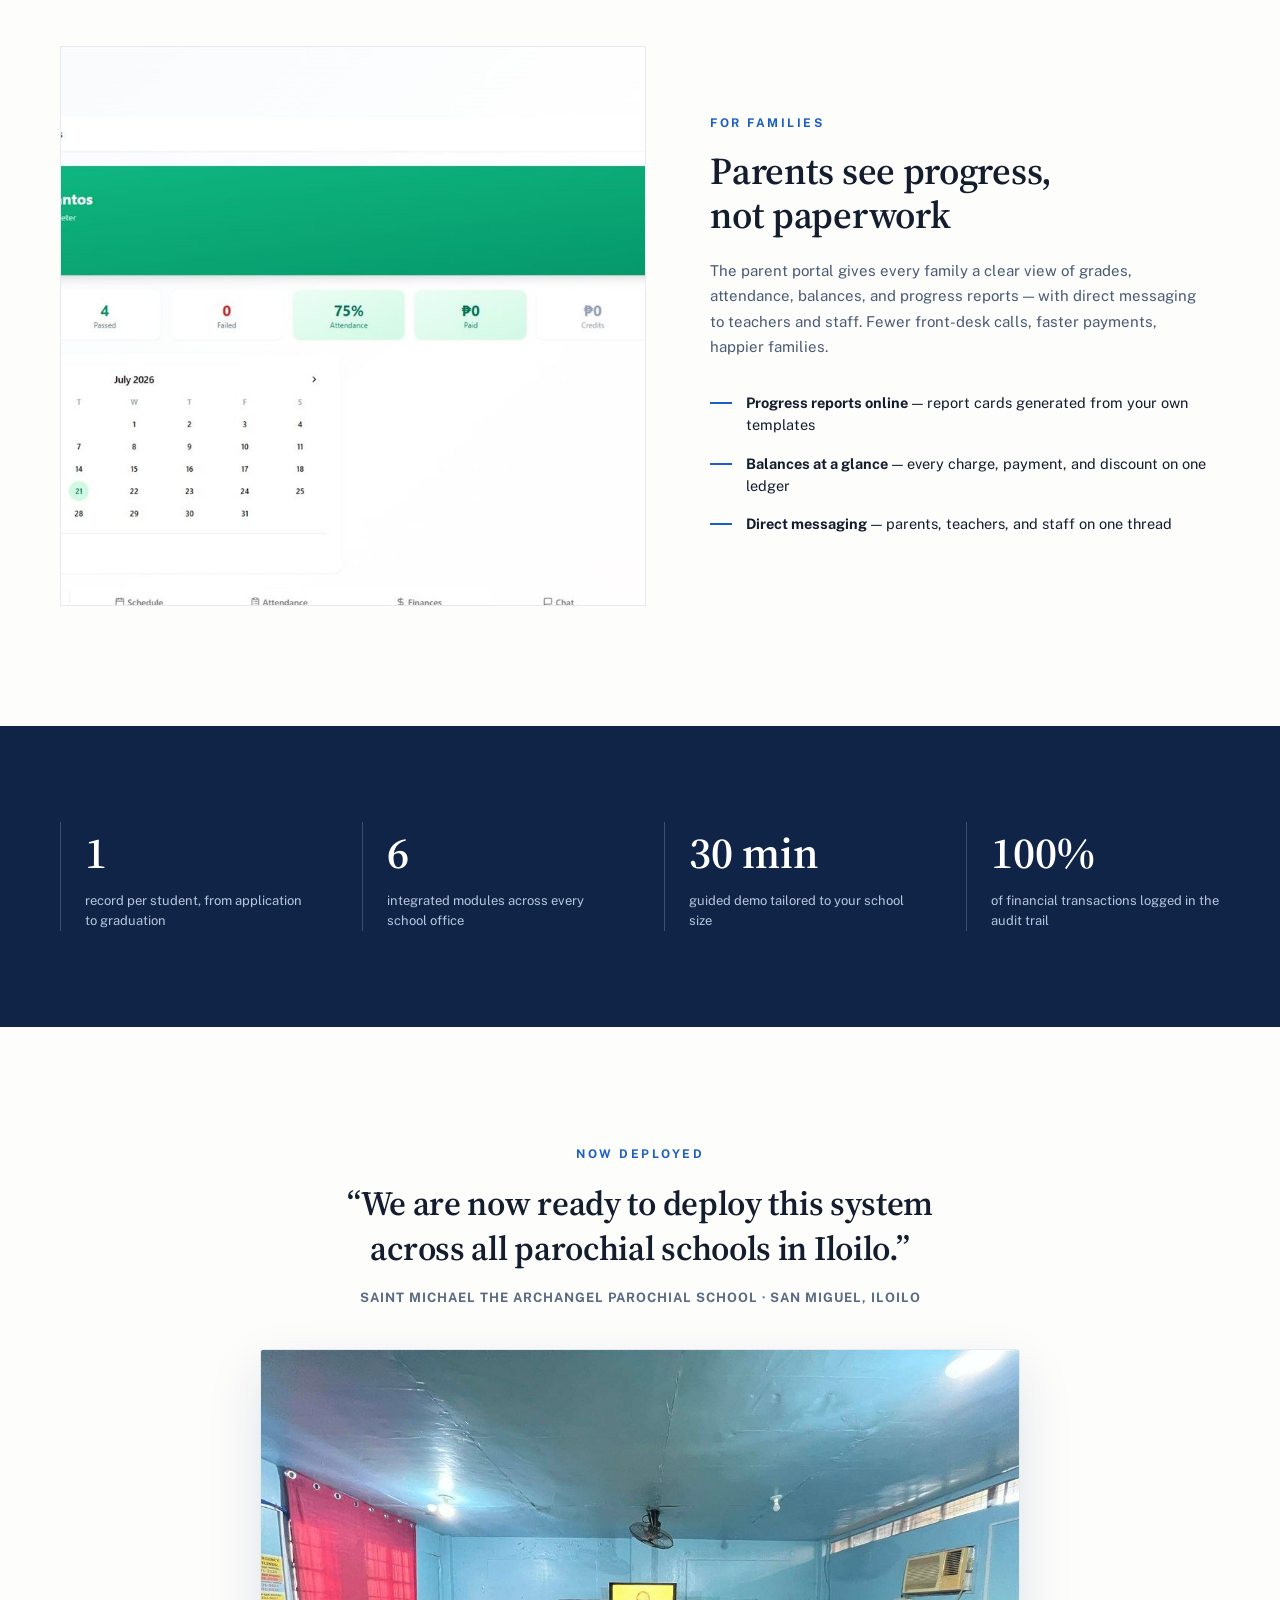
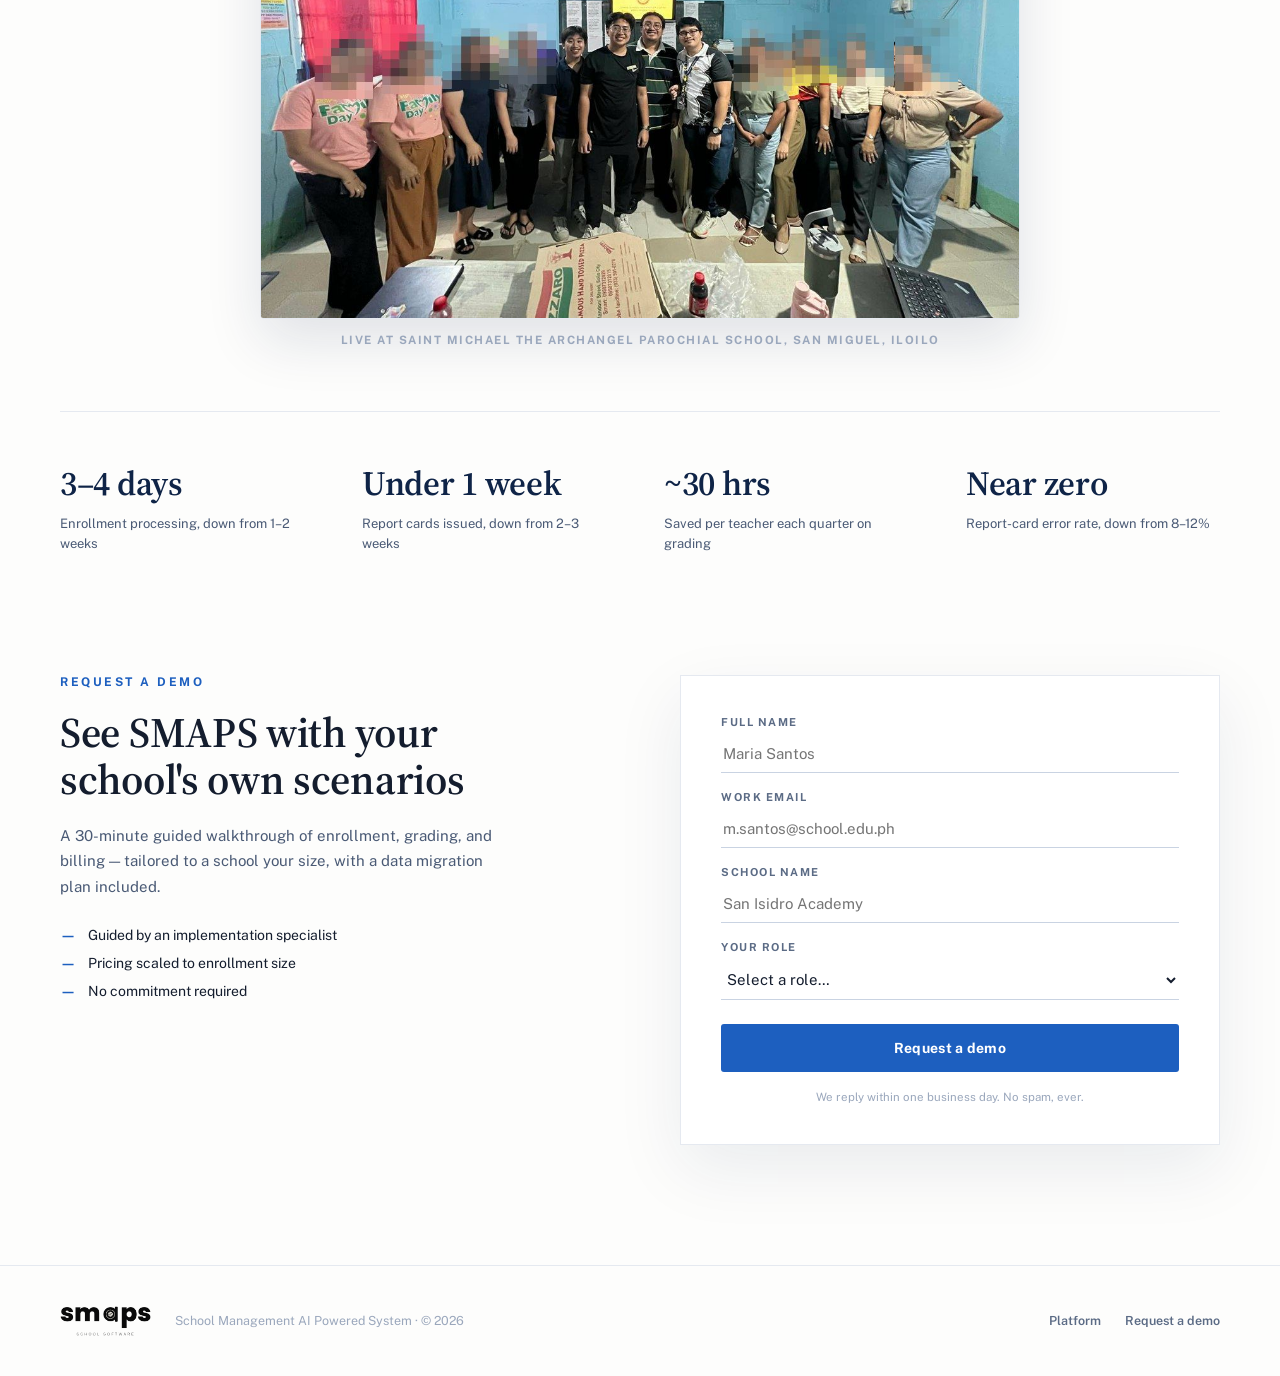
==== commit 64790fc1: "Use real SMAPS screenshots on module cards + Saint Michael testimonial - Replace the SVG mockups wit" ====
--- a/index.html
+++ b/index.html
@@ -95,7 +95,7 @@
 
       <div class="module-card">
         <div class="card-media">
-          <img class="media-img" src="assets/img/mod-enrollment.svg" alt="SMAPS enrollment and student directory screen">
+          <img class="media-img" src="assets/img/shot-enrollment.jpg" alt="SMAPS student directory listing enrolled students">
         </div>
         <div class="card-body">
           <div class="card-tag">Enrollment</div>
@@ -106,7 +106,7 @@
 
       <div class="module-card">
         <div class="card-media">
-          <img class="media-img" src="assets/img/mod-academics.svg" alt="SMAPS electronic class record and grading screen">
+          <img class="media-img" src="assets/img/shot-academics.jpg" alt="SMAPS electronic class record (DepEd K-12 gradebook)">
         </div>
         <div class="card-body">
           <div class="card-tag">Academics</div>
@@ -117,7 +117,7 @@
 
       <div class="module-card">
         <div class="card-media">
-          <img class="media-img" src="assets/img/mod-finance.svg" alt="SMAPS student ledger and cash management screen">
+          <img class="media-img" src="assets/img/shot-finance.jpg" alt="SMAPS cash flow management with collections and expenses">
         </div>
         <div class="card-body">
           <div class="card-tag">Finance</div>
@@ -164,7 +164,7 @@
   <section id="parents" class="families">
     <div class="families-grid">
       <div class="families-media">
-        <img class="media-img" src="assets/img/families.svg" alt="SMAPS parent portal showing grades, attendance, and fee balance">
+        <img class="media-img" src="assets/img/shot-families.jpg" alt="SMAPS parent portal showing a child's grades, attendance, and balance">
       </div>
       <div class="families-body">
         <div class="eyebrow eyebrow-accent">For families</div>
@@ -215,10 +215,14 @@
   <!-- ============ SUCCESS STORY ============ -->
   <section class="story">
     <div class="story-head">
-      <div class="eyebrow eyebrow-accent">Proven in practice</div>
+      <div class="eyebrow eyebrow-accent">Now deployed</div>
       <blockquote class="story-quote">&ldquo;We are now ready to deploy this system across all parochial schools in Iloilo.&rdquo;</blockquote>
-      <div class="story-attr">Saint Michael the Archangel Parochial School</div>
-    </div>
+      <div class="story-attr">Saint Michael the Archangel Parochial School · San Miguel, Iloilo</div>
+    </div>
+    <figure class="story-photo">
+      <img src="assets/img/deployed-saintmichael.jpg" alt="The SMAPS team with the teachers of Saint Michael the Archangel Parochial School after the system orientation">
+      <figcaption>Live at Saint Michael the Archangel Parochial School, San Miguel, Iloilo</figcaption>
+    </figure>
     <div class="story-stats">
       <div class="story-stat">
         <div class="story-stat-value">3&ndash;4 days</div>
--- a/css/styles.css
+++ b/css/styles.css
@@ -67,7 +67,8 @@
   inset: 0;
   width: 100%;
   height: 100%;
-  object-fit: contain;
+  object-fit: cover;
+  object-position: top center;
   display: block;
 }
 /* tinted placeholder (used until real imagery is dropped in) */
@@ -590,3 +591,8 @@
   .sc-media { height: 220px; }
   .brand-logo { height: 34px; }
 }
+
+/* ============ testimonial photo (Saint Michael deployment) ============ */
+.story-photo { max-width: 760px; margin: 44px auto 4px; }
+.story-photo img { width: 100%; height: auto; display: block; border: 1px solid var(--border); border-radius: var(--radius); box-shadow: 0 22px 56px rgba(15,36,71,0.12); }
+.story-photo figcaption { font-size: 11.5px; font-weight: 700; letter-spacing: 1.5px; text-transform: uppercase; color: var(--gray-3); margin-top: 14px; text-align: center; }
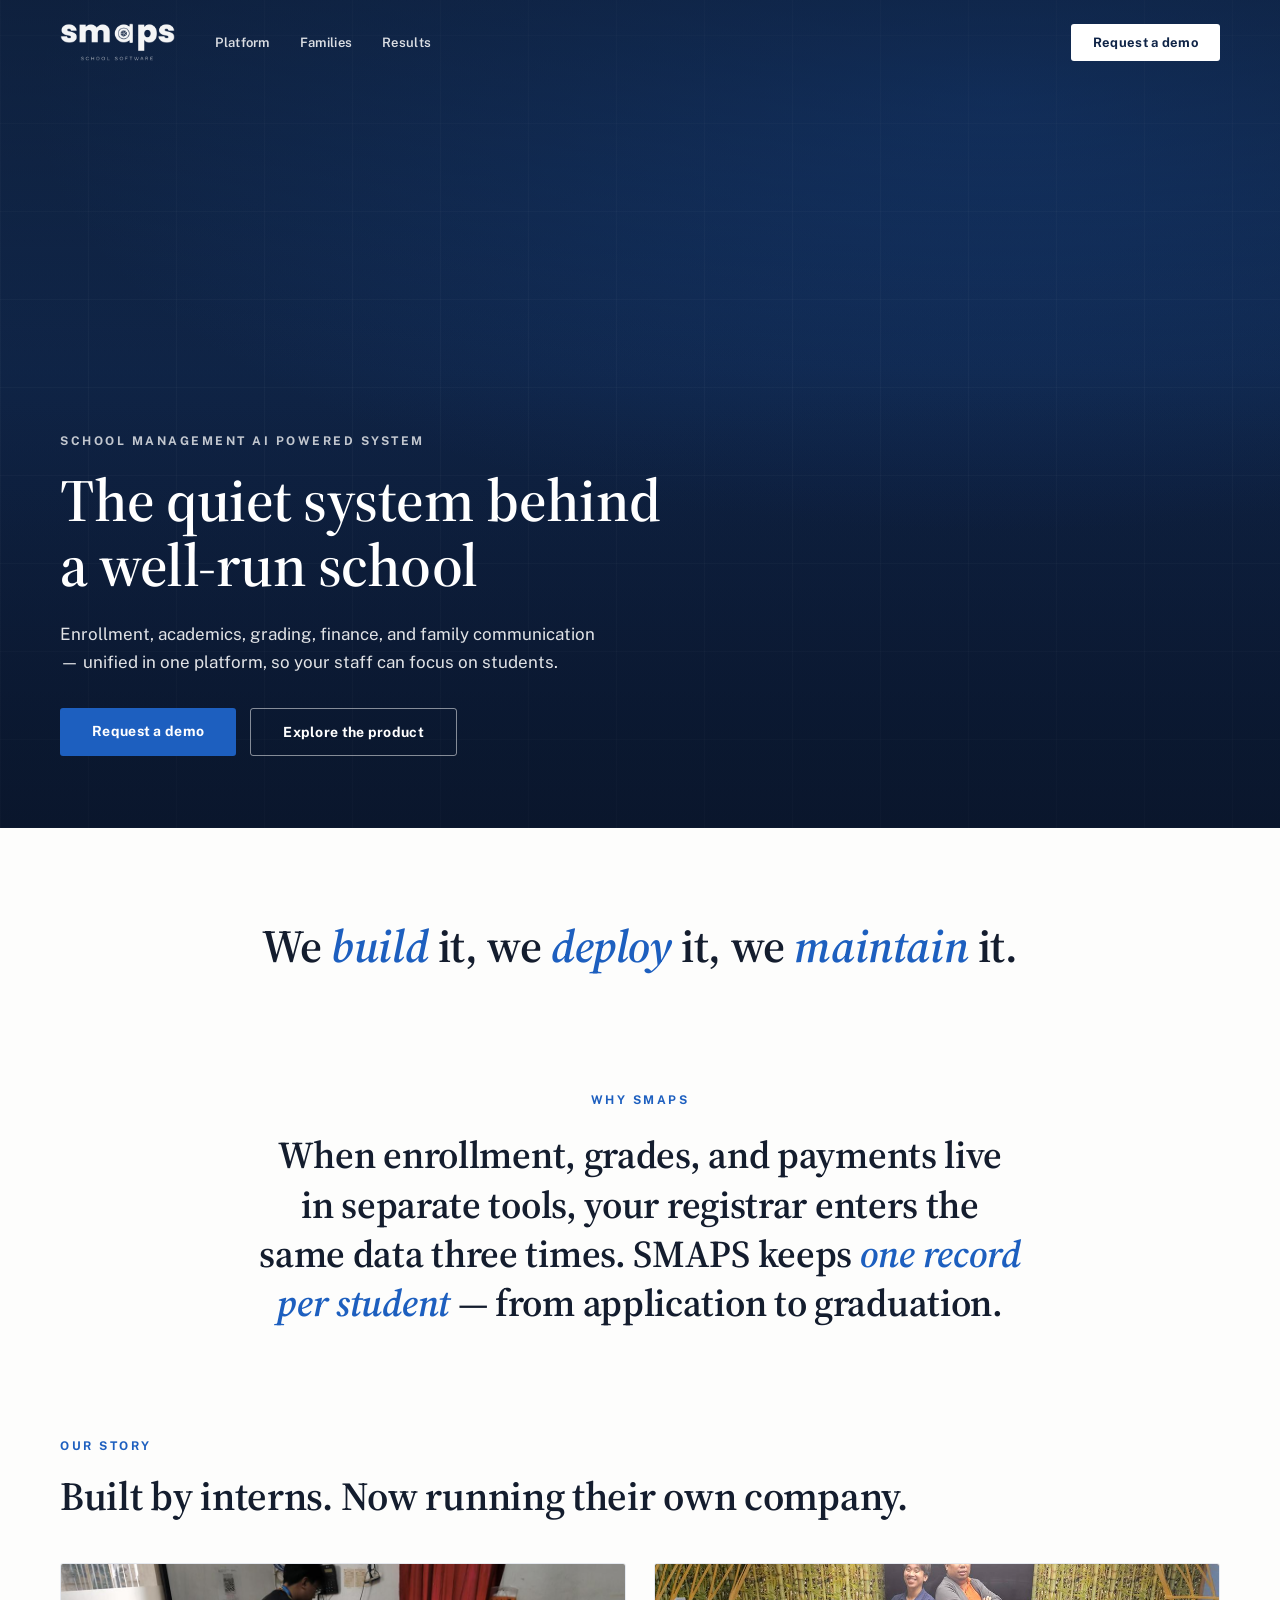
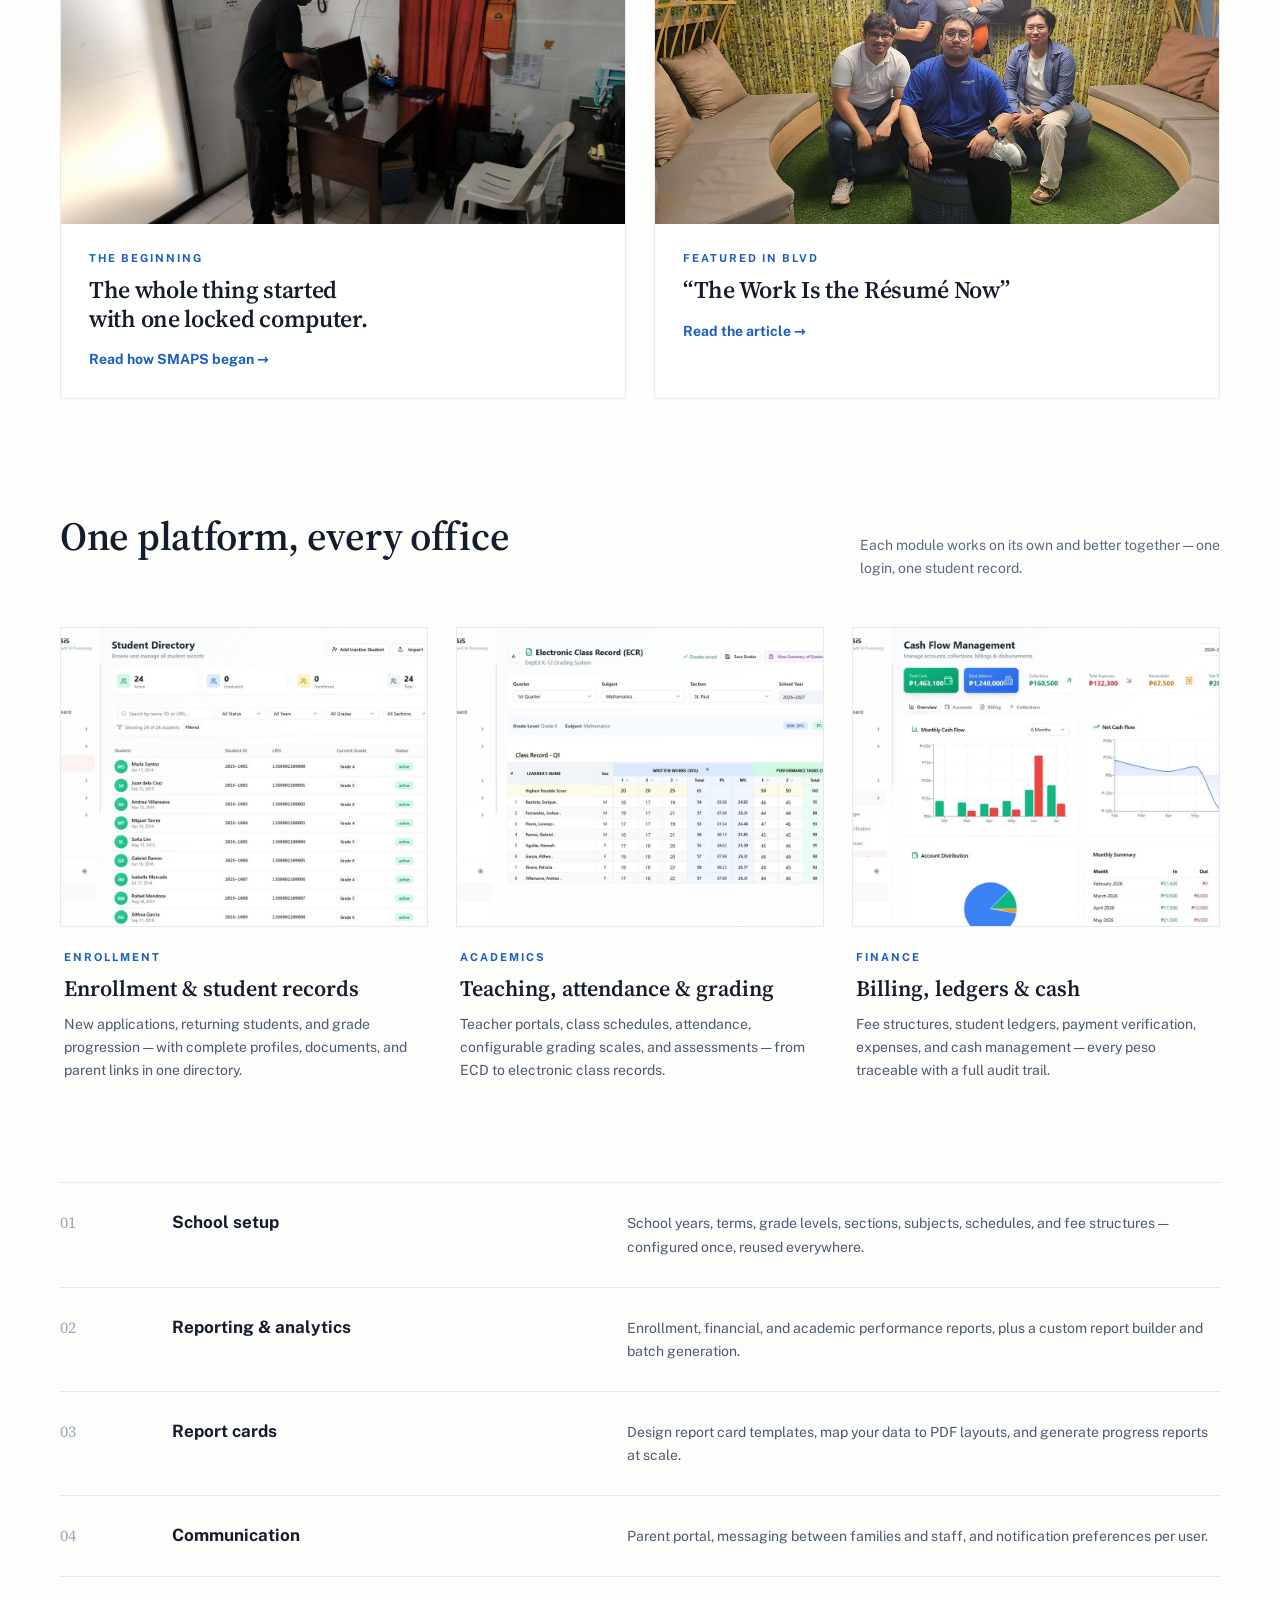
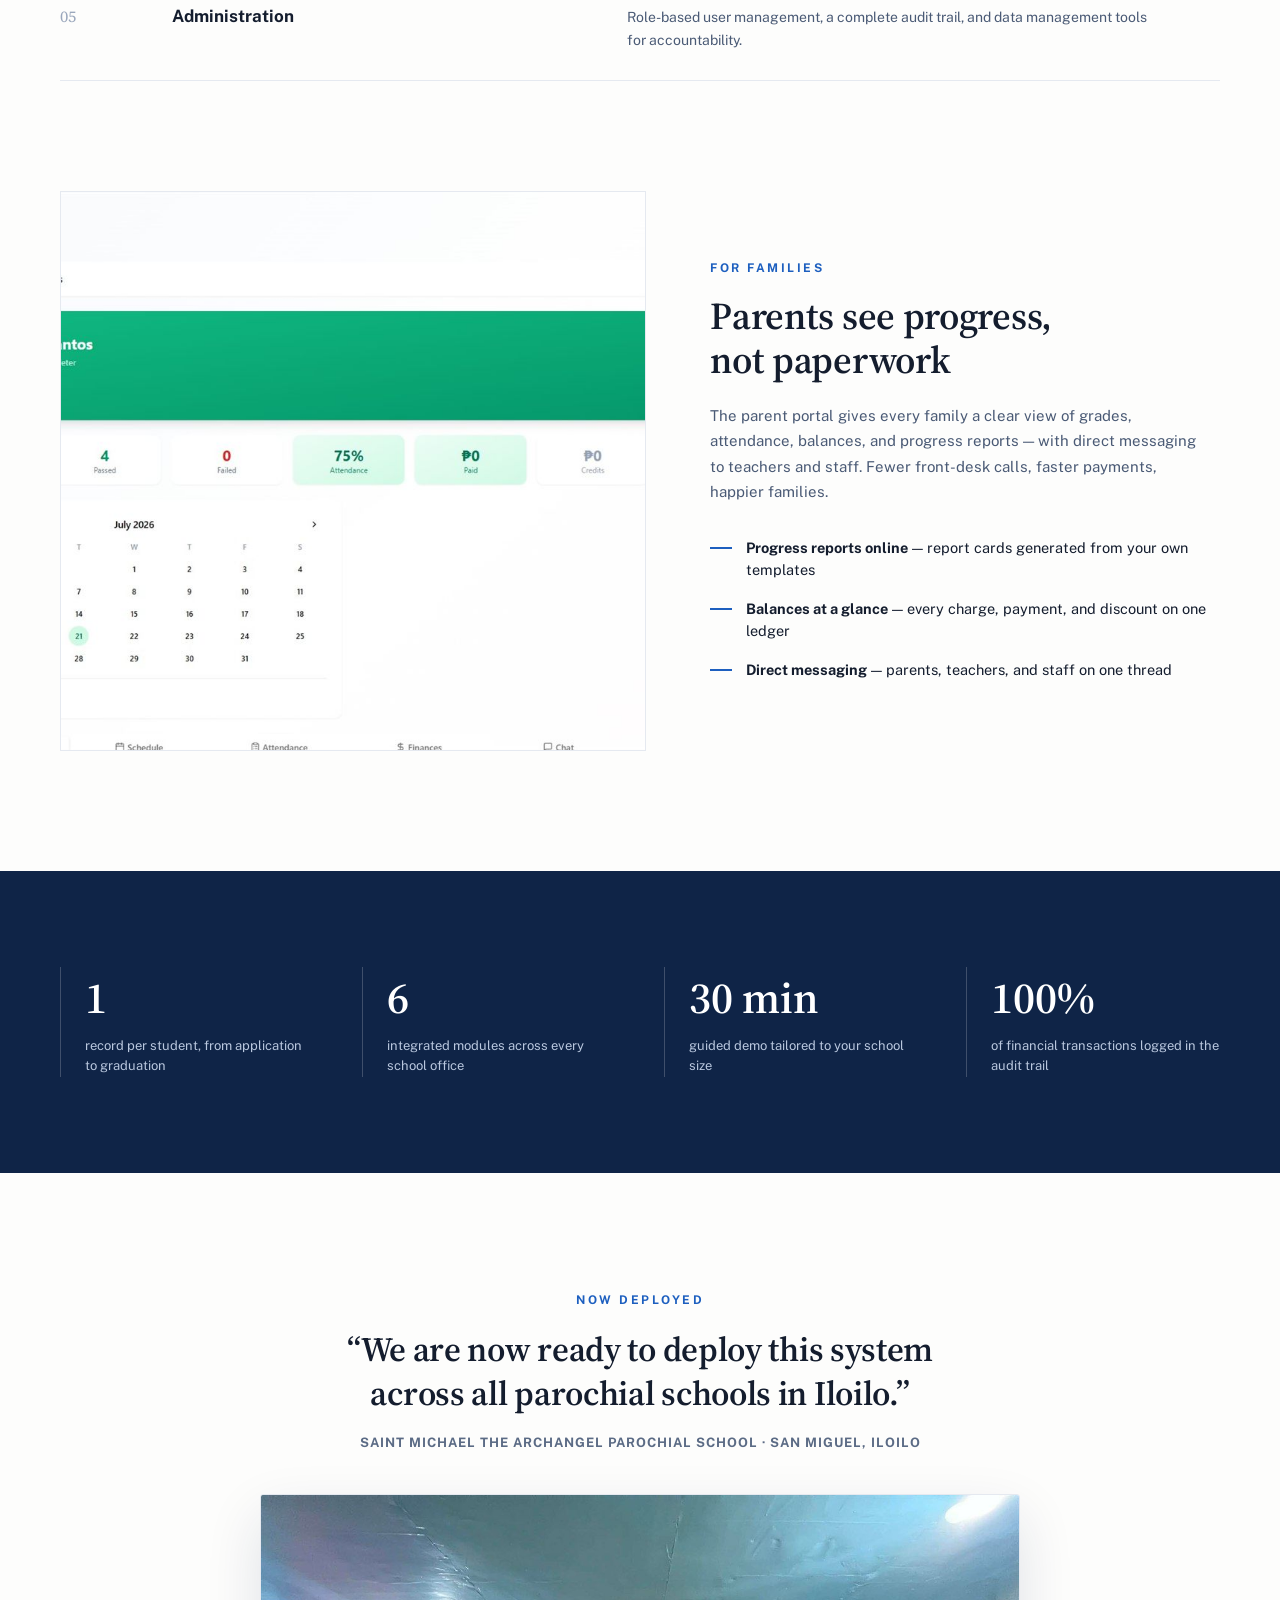
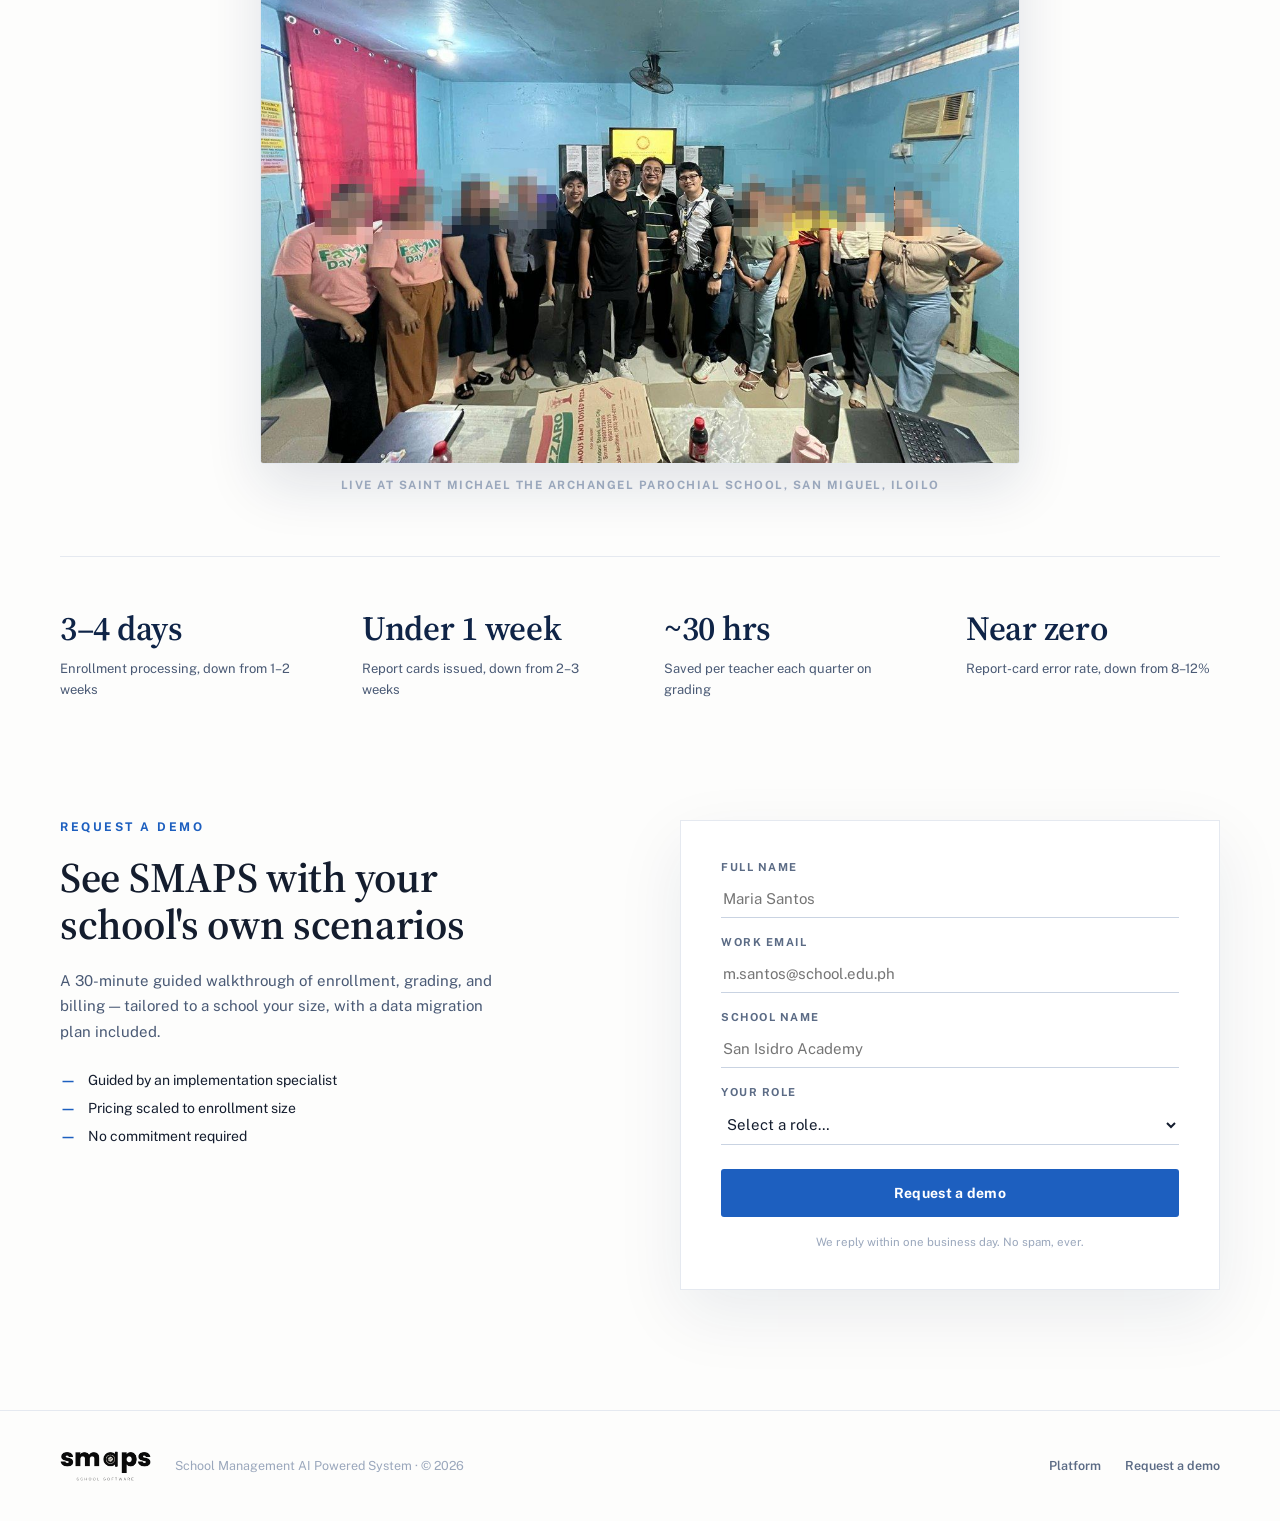
==== commit 8215187a: "Add company motto band: "We build it, we deploy it, we maintain it." Prominent motto right after the" ====
--- a/index.html
+++ b/index.html
@@ -53,6 +53,11 @@
     </div>
   </section>
 
+  <!-- ============ MOTTO ============ -->
+  <section class="motto">
+    <p class="motto-line">We <span class="mv">build</span> it, we <span class="mv">deploy</span> it, we <span class="mv">maintain</span> it.</p>
+  </section>
+
   <!-- ============ STATEMENT ============ -->
   <section class="statement">
     <div class="eyebrow eyebrow-accent">Why SMAPS</div>
@@ -311,6 +316,12 @@
     </div>
   </footer>
 
+  <div class="lightbox" id="lightbox" role="dialog" aria-modal="true" aria-label="Screenshot preview">
+    <button class="lightbox-close" id="lightbox-close" type="button" aria-label="Close preview">&times;</button>
+    <img id="lightbox-img" src="" alt="">
+  </div>
+
   <script src="js/form.js"></script>
+  <script src="js/lightbox.js"></script>
 </body>
 </html>
--- a/css/styles.css
+++ b/css/styles.css
@@ -197,6 +197,21 @@
 }
 .btn-ghost:hover { border-color: #fff; color: #fff; }
 
+/* ============ MOTTO (main brand promise) ============ */
+.motto { max-width: var(--maxw); margin: 0 auto; padding: 90px var(--pad) 0; text-align: center; }
+.motto-line {
+  font-family: var(--font-heading);
+  font-size: clamp(28px, 4.6vw, 46px);
+  line-height: 1.2;
+  font-weight: 600;
+  letter-spacing: -0.4px;
+  margin: 0;
+  color: var(--ink);
+  text-wrap: balance;
+}
+.motto-line .mv { color: var(--action); font-style: italic; }
+@media (max-width: 680px) { .motto { padding-top: 60px; } }
+
 /* ============ STATEMENT ============ */
 .statement {
   max-width: 900px;
@@ -596,3 +611,11 @@
 .story-photo { max-width: 760px; margin: 44px auto 4px; }
 .story-photo img { width: 100%; height: auto; display: block; border: 1px solid var(--border); border-radius: var(--radius); box-shadow: 0 22px 56px rgba(15,36,71,0.12); }
 .story-photo figcaption { font-size: 11.5px; font-weight: 700; letter-spacing: 1.5px; text-transform: uppercase; color: var(--gray-3); margin-top: 14px; text-align: center; }
+
+/* ============ lightbox (click a screenshot to view it full-size) ============ */
+.media-img { cursor: zoom-in; }
+.lightbox { position: fixed; inset: 0; z-index: 1000; display: none; align-items: center; justify-content: center; background: rgba(10,20,40,0.9); padding: 24px; }
+.lightbox.open { display: flex; }
+.lightbox img { max-width: 96vw; max-height: 92vh; width: auto; height: auto; border-radius: 4px; box-shadow: 0 30px 90px rgba(0,0,0,0.55); }
+.lightbox-close { position: absolute; top: 18px; right: 22px; width: 42px; height: 42px; border: none; background: rgba(255,255,255,0.14); color: #fff; font-size: 24px; line-height: 1; border-radius: 8px; cursor: pointer; }
+.lightbox-close:hover { background: rgba(255,255,255,0.26); }
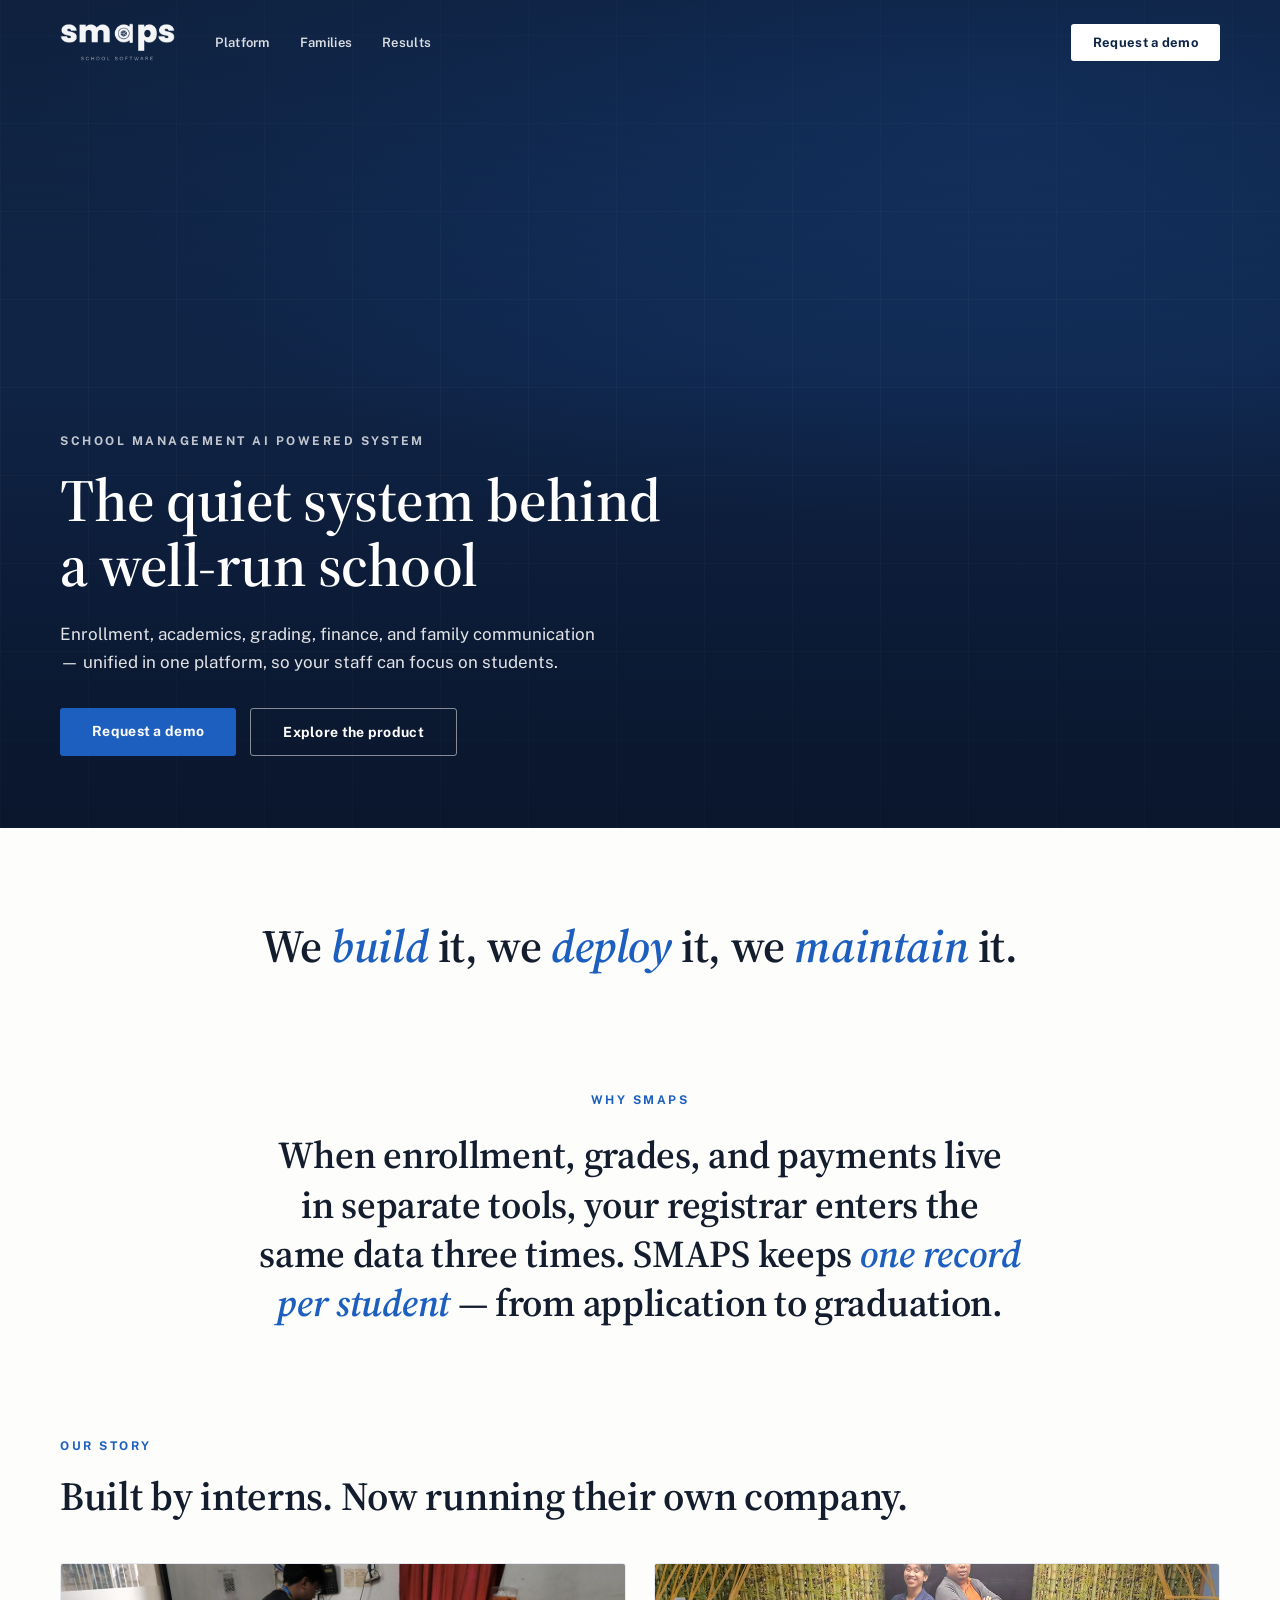
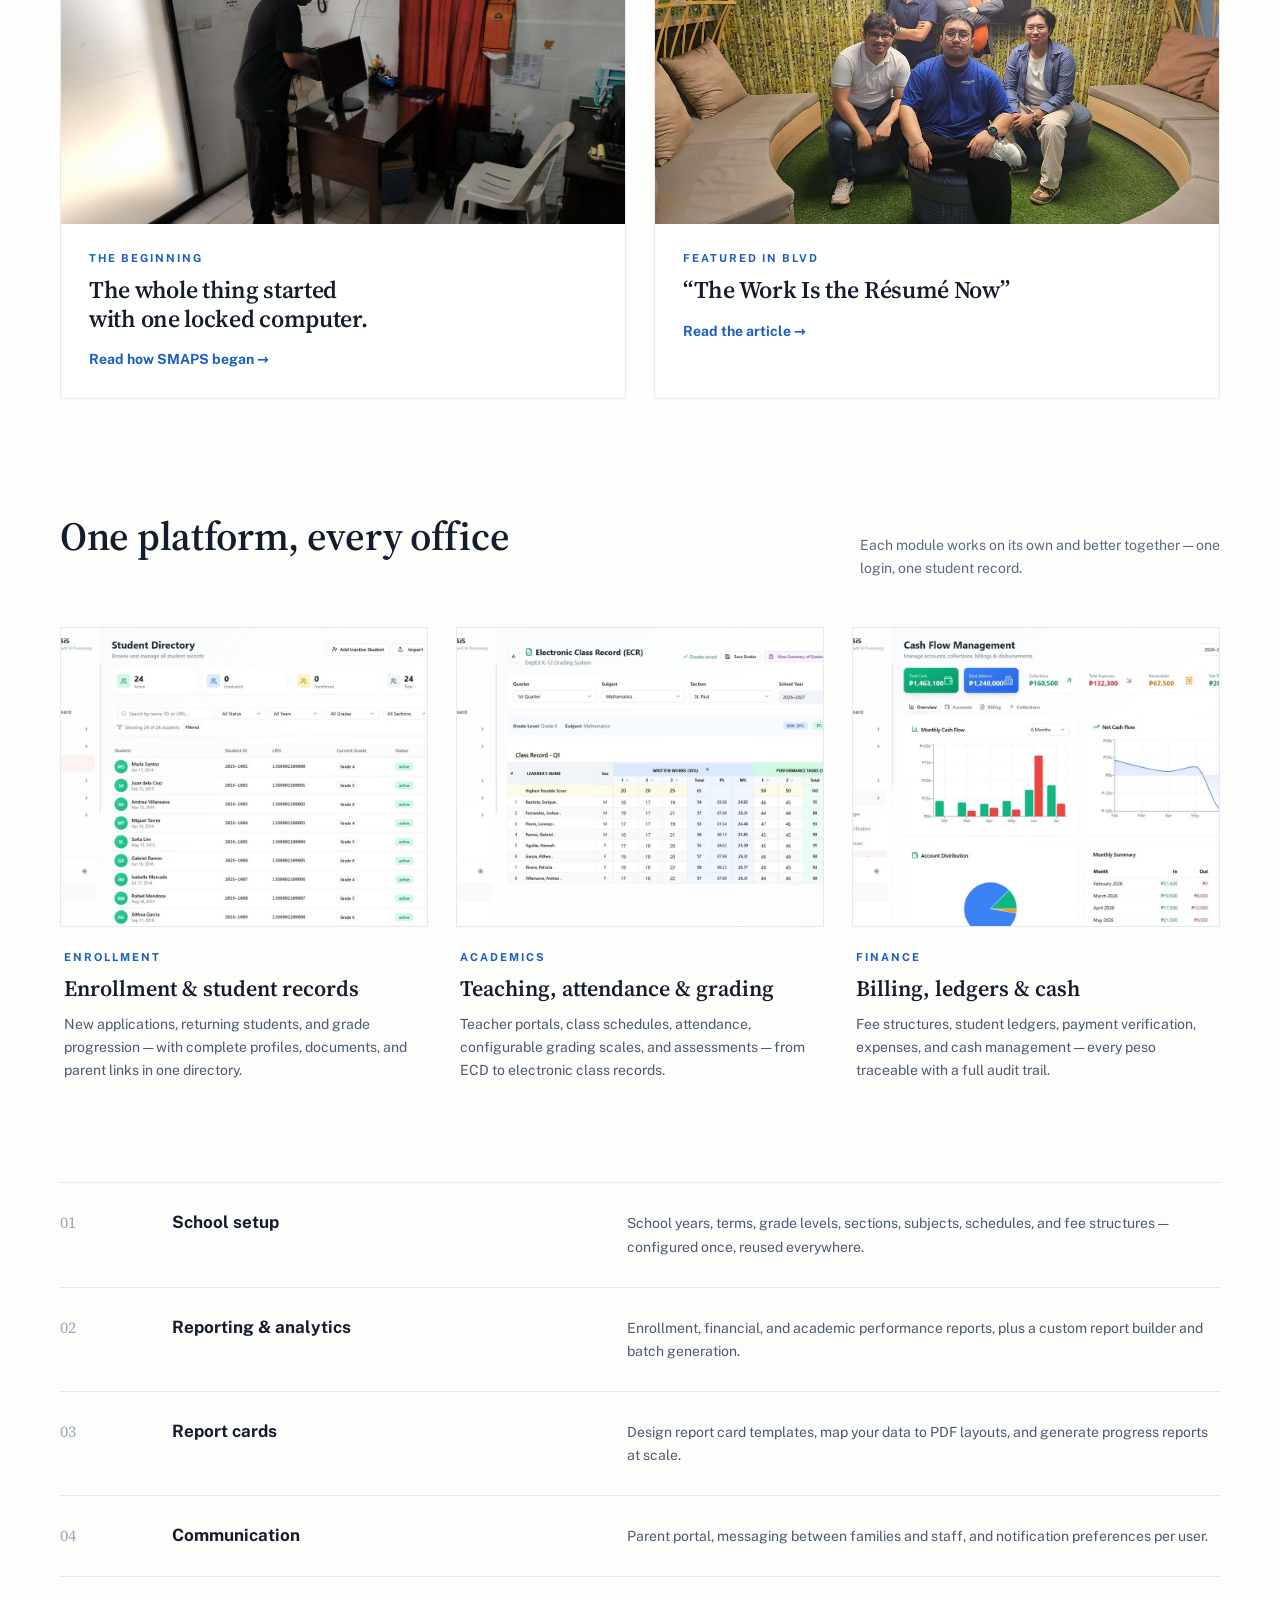
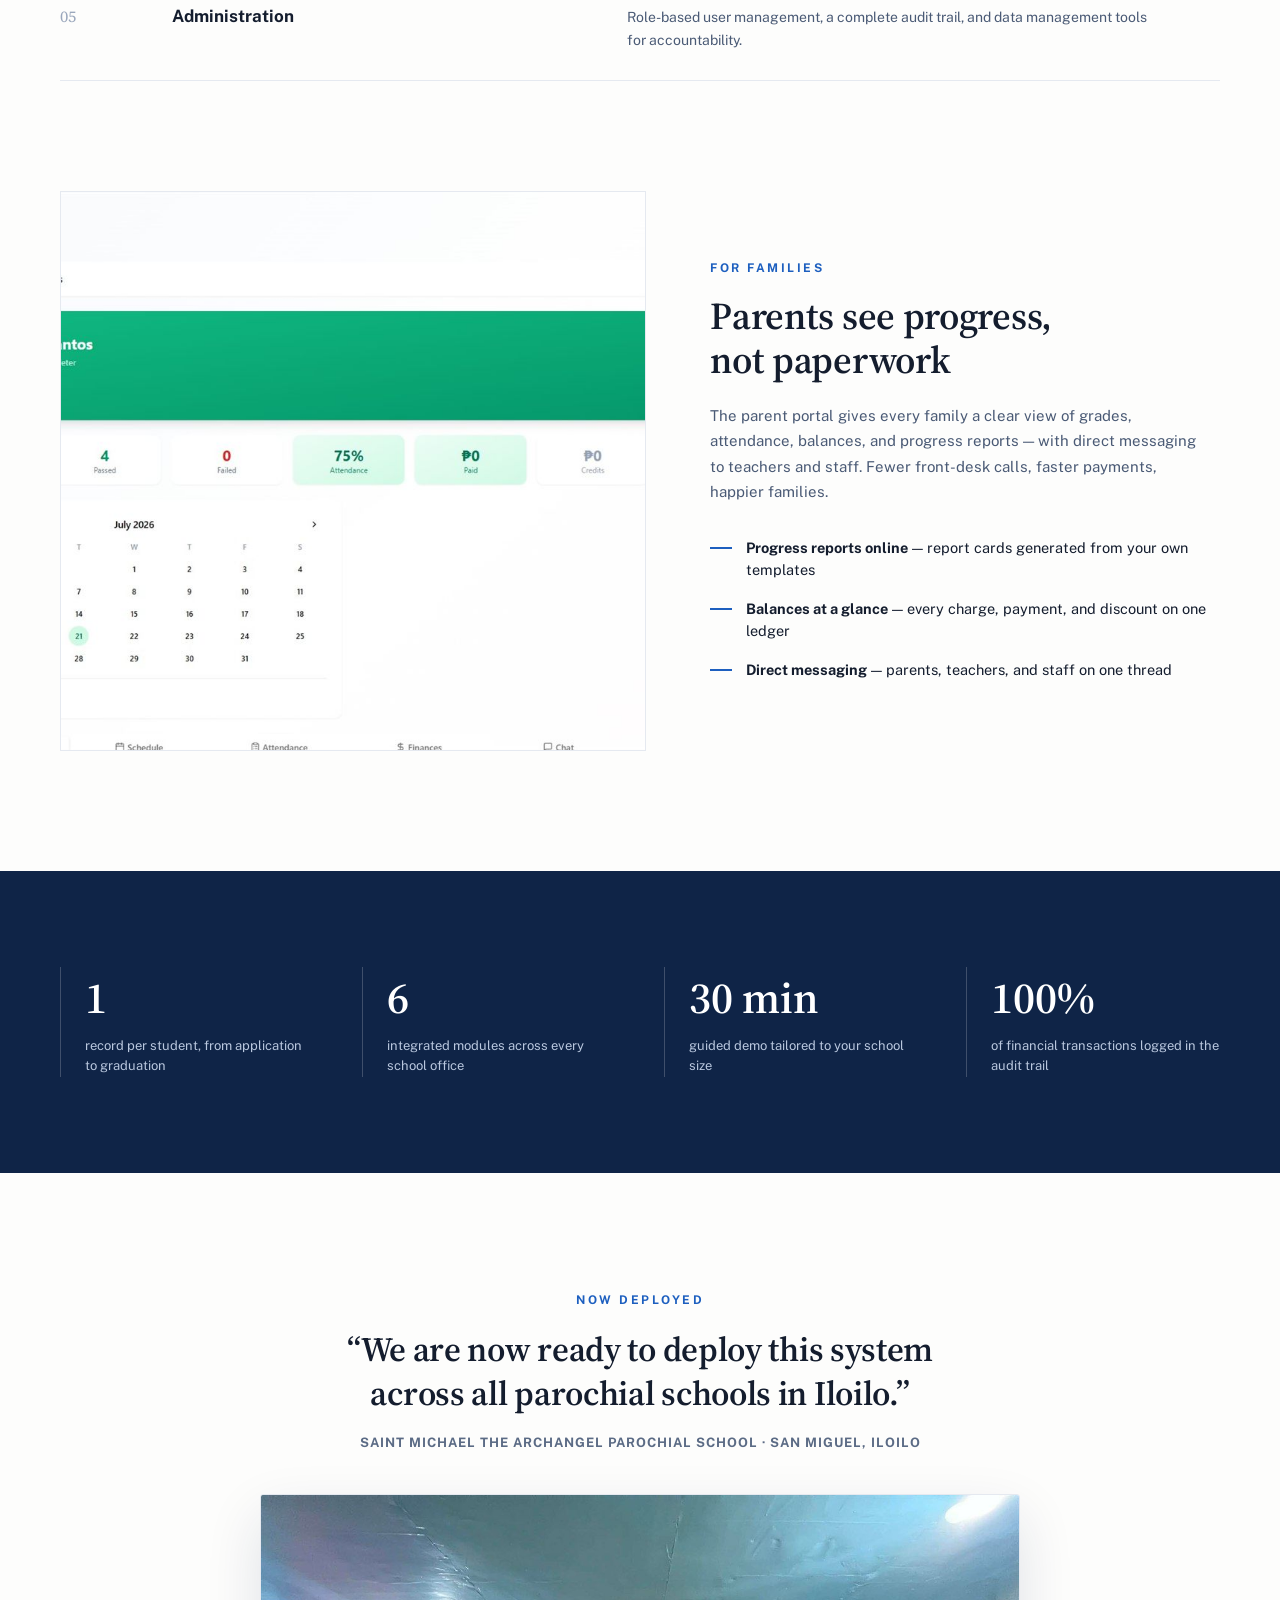
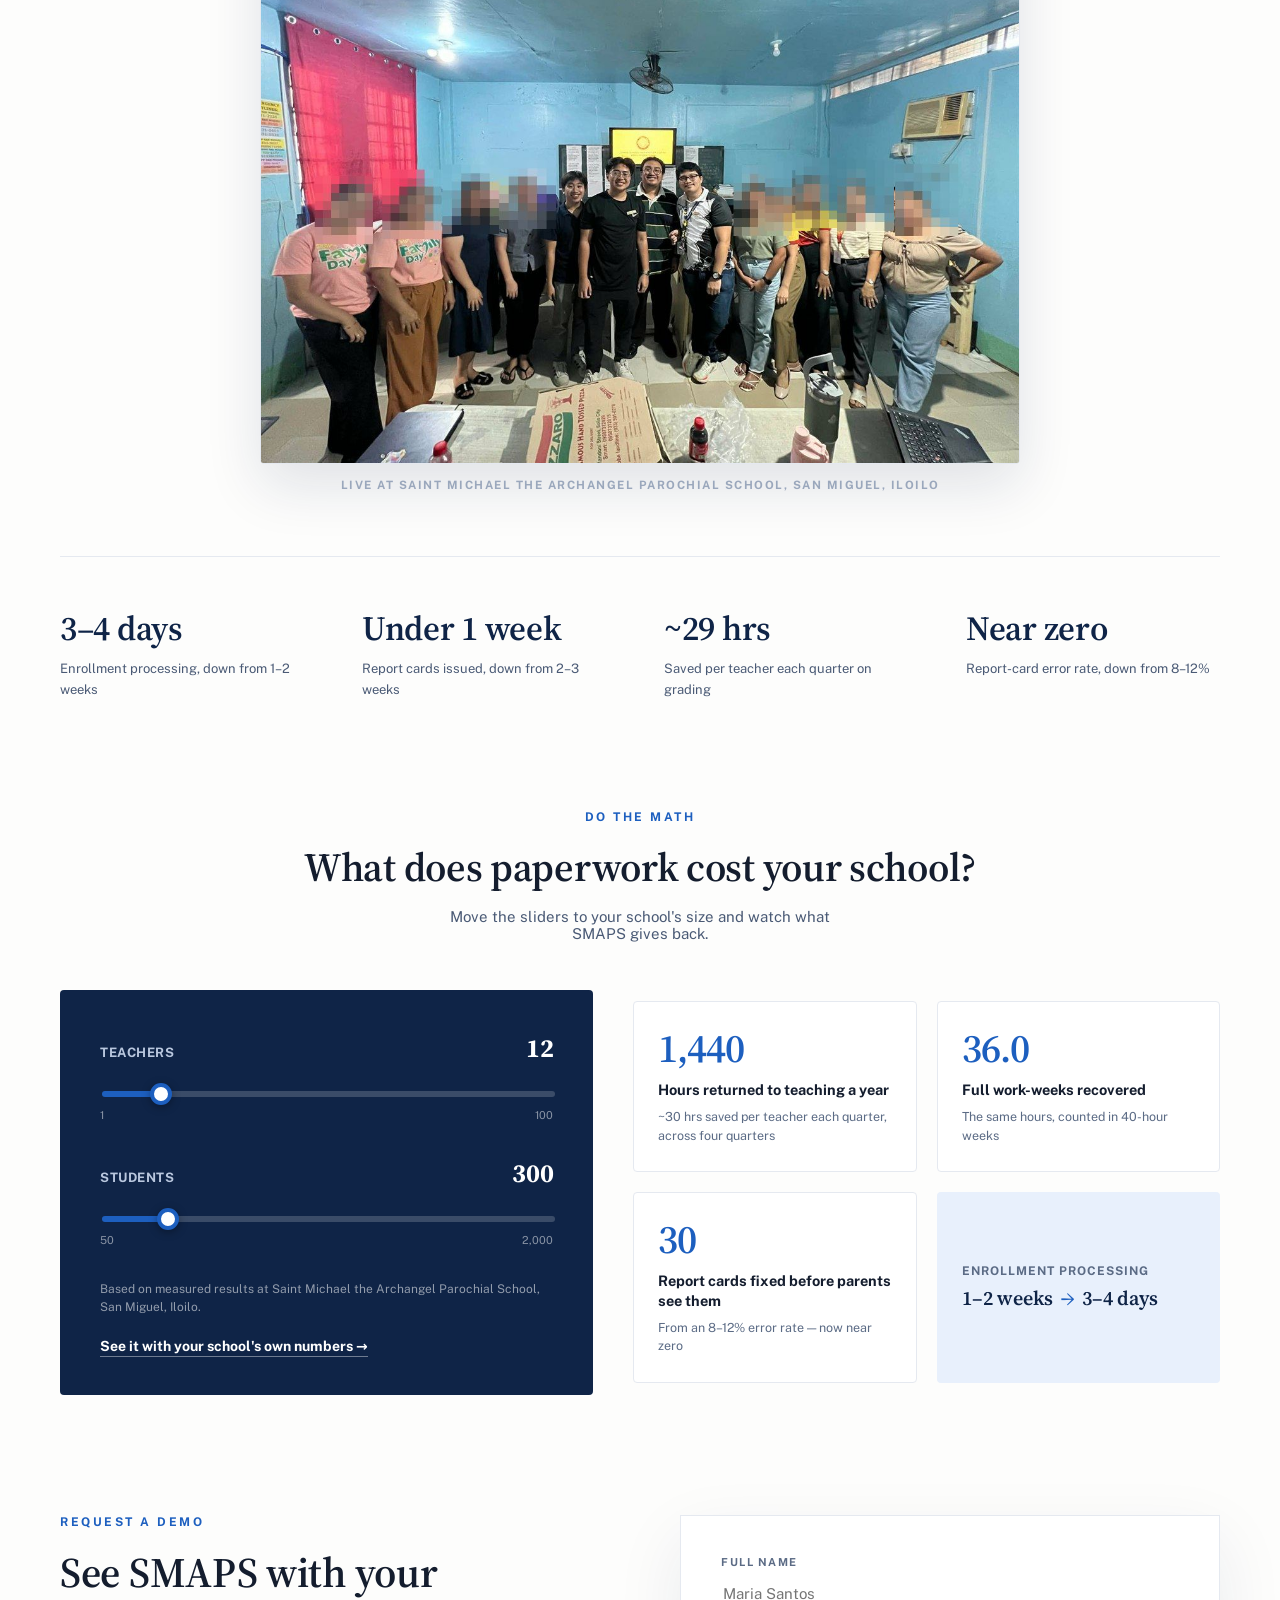
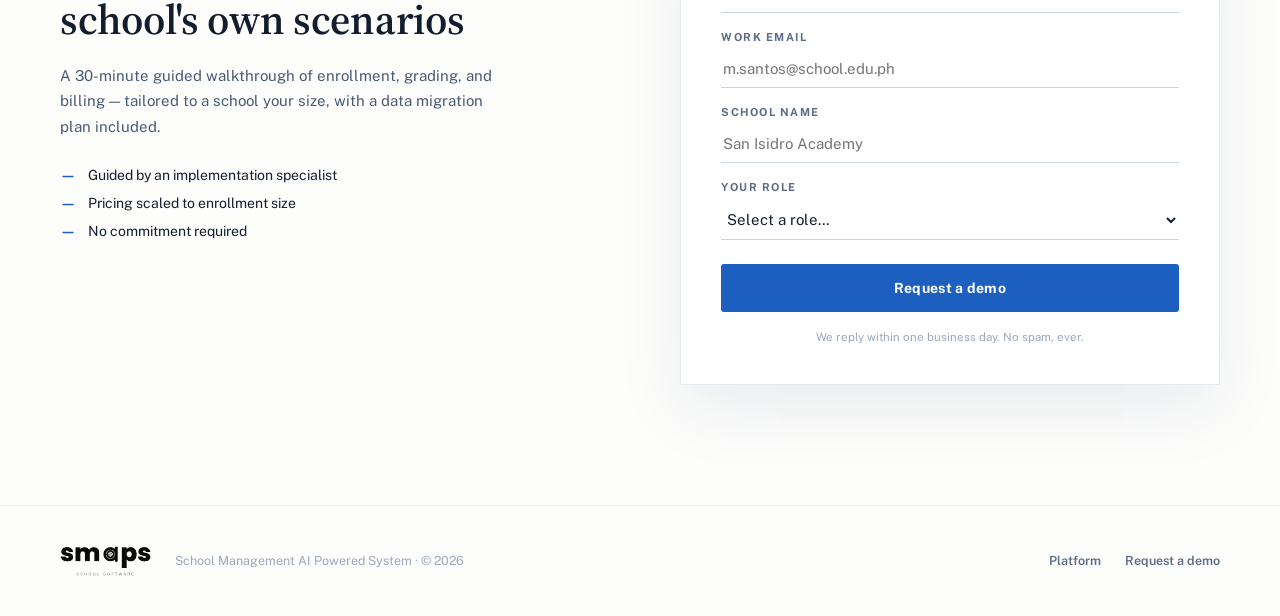
==== commit bc5f2b3f: "Interactive animations + live demo form - Hero intro stagger (FOUC-safe, gated on html.js-anim). - S" ====
--- a/index.html
+++ b/index.html
@@ -11,6 +11,8 @@
   <link rel="preconnect" href="https://fonts.gstatic.com" crossorigin>
   <link href="https://fonts.googleapis.com/css2?family=Source+Serif+4:opsz,wght@8..60,400;8..60,600;8..60,700&family=Public+Sans:wght@400;500;600;700&display=swap" rel="stylesheet">
   <link rel="stylesheet" href="css/styles.css">
+  <!-- enable hero intro animation before first paint (skipped under reduced-motion / no-JS) -->
+  <script>if(!matchMedia('(prefers-reduced-motion: reduce)').matches){document.documentElement.classList.add('js-anim');}</script>
 </head>
 <body>
 
@@ -54,23 +56,23 @@
   </section>
 
   <!-- ============ MOTTO ============ -->
-  <section class="motto">
+  <section class="motto reveal">
     <p class="motto-line">We <span class="mv">build</span> it, we <span class="mv">deploy</span> it, we <span class="mv">maintain</span> it.</p>
   </section>
 
   <!-- ============ STATEMENT ============ -->
-  <section class="statement">
+  <section class="statement reveal">
     <div class="eyebrow eyebrow-accent">Why SMAPS</div>
     <h2 class="statement-h2">When enrollment, grades, and payments live in separate tools, your registrar enters the same data three times. SMAPS keeps <em>one record per student</em> — from application to graduation.</h2>
   </section>
 
   <!-- ============ OUR STORY (glimpse + press) ============ -->
   <section class="our-story">
-    <div class="our-story-head">
+    <div class="our-story-head reveal">
       <div class="eyebrow eyebrow-accent">Our Story</div>
       <h2 class="section-h2">Built by interns. Now running their own company.</h2>
     </div>
-    <div class="story-cards">
+    <div class="story-cards reveal-group">
       <a class="story-card" href="story/">
         <div class="sc-media"><img src="story/assets/3.jpg" alt="The team setting up the first computer at the school"></div>
         <div class="sc-body">
@@ -92,11 +94,11 @@
 
   <!-- ============ MODULES (photo cards) ============ -->
   <section id="modules" class="modules">
-    <div class="modules-head">
+    <div class="modules-head reveal">
       <h2 class="section-h2">One platform, every office</h2>
       <div class="modules-note">Each module works on its own and better together — one login, one student record.</div>
     </div>
-    <div class="modules-grid">
+    <div class="modules-grid reveal-group">
 
       <div class="module-card">
         <div class="card-media">
@@ -136,7 +138,7 @@
 
   <!-- ============ CAPABILITIES LIST ============ -->
   <section class="capabilities">
-    <div class="cap-list">
+    <div class="cap-list reveal-group">
       <div class="cap-row">
         <div class="cap-num">01</div>
         <div class="cap-title">School setup</div>
@@ -168,10 +170,10 @@
   <!-- ============ FAMILIES (split photo) ============ -->
   <section id="parents" class="families">
     <div class="families-grid">
-      <div class="families-media">
+      <div class="families-media reveal">
         <img class="media-img" src="assets/img/shot-families.jpg" alt="SMAPS parent portal showing a child's grades, attendance, and balance">
       </div>
-      <div class="families-body">
+      <div class="families-body reveal">
         <div class="eyebrow eyebrow-accent">For families</div>
         <h2 class="families-h2">Parents see progress, not paperwork</h2>
         <p class="families-p">The parent portal gives every family a clear view of grades, attendance, balances, and progress reports — with direct messaging to teachers and staff. Fewer front-desk calls, faster payments, happier families.</p>
@@ -196,21 +198,21 @@
   <!-- ============ TRUST BAND ============ -->
   <section id="trust" class="trust">
     <div class="trust-inner">
-      <div class="trust-grid">
+      <div class="trust-grid reveal-group">
         <div class="trust-stat">
-          <div class="trust-value">1</div>
+          <div class="trust-value" data-count-to="1">1</div>
           <div class="trust-label">record per student, from application to graduation</div>
         </div>
         <div class="trust-stat">
-          <div class="trust-value">6</div>
+          <div class="trust-value" data-count-to="6">6</div>
           <div class="trust-label">integrated modules across every school office</div>
         </div>
         <div class="trust-stat">
-          <div class="trust-value">30 min</div>
+          <div class="trust-value" data-count-to="30" data-count-suffix=" min">30 min</div>
           <div class="trust-label">guided demo tailored to your school size</div>
         </div>
         <div class="trust-stat">
-          <div class="trust-value">100%</div>
+          <div class="trust-value" data-count-to="100" data-count-suffix="%">100%</div>
           <div class="trust-label">of financial transactions logged in the audit trail</div>
         </div>
       </div>
@@ -219,16 +221,16 @@
 
   <!-- ============ SUCCESS STORY ============ -->
   <section class="story">
-    <div class="story-head">
+    <div class="story-head reveal">
       <div class="eyebrow eyebrow-accent">Now deployed</div>
       <blockquote class="story-quote">&ldquo;We are now ready to deploy this system across all parochial schools in Iloilo.&rdquo;</blockquote>
       <div class="story-attr">Saint Michael the Archangel Parochial School · San Miguel, Iloilo</div>
     </div>
-    <figure class="story-photo">
+    <figure class="story-photo reveal">
       <img src="assets/img/deployed-saintmichael.jpg" alt="The SMAPS team with the teachers of Saint Michael the Archangel Parochial School after the system orientation">
       <figcaption>Live at Saint Michael the Archangel Parochial School, San Miguel, Iloilo</figcaption>
     </figure>
-    <div class="story-stats">
+    <div class="story-stats reveal-group">
       <div class="story-stat">
         <div class="story-stat-value">3&ndash;4 days</div>
         <div class="story-stat-label">Enrollment processing, down from 1&ndash;2 weeks</div>
@@ -238,7 +240,7 @@
         <div class="story-stat-label">Report cards issued, down from 2&ndash;3 weeks</div>
       </div>
       <div class="story-stat">
-        <div class="story-stat-value">~30 hrs</div>
+        <div class="story-stat-value" data-count-to="30" data-count-prefix="~" data-count-suffix=" hrs">~30 hrs</div>
         <div class="story-stat-label">Saved per teacher each quarter on grading</div>
       </div>
       <div class="story-stat">
@@ -248,10 +250,56 @@
     </div>
   </section>
 
+  <!-- ============ CALCULATOR ============ -->
+  <section id="calc" class="calc">
+    <div class="calc-head reveal">
+      <div class="eyebrow eyebrow-accent">Do the math</div>
+      <h2 class="section-h2">What does paperwork cost your school?</h2>
+      <p class="calc-intro">Move the sliders to your school's size and watch what SMAPS gives back.</p>
+    </div>
+    <div class="calc-grid reveal">
+      <div class="calc-controls">
+        <div class="calc-field">
+          <div class="calc-label">Teachers <span id="calc-teachers-val" class="calc-num">12</span></div>
+          <input id="calc-teachers" class="calc-slider" type="range" min="1" max="100" value="12" aria-label="Number of teachers">
+          <div class="calc-scale"><span>1</span><span>100</span></div>
+        </div>
+        <div class="calc-field">
+          <div class="calc-label">Students <span id="calc-students-val" class="calc-num">300</span></div>
+          <input id="calc-students" class="calc-slider" type="range" min="50" max="2000" step="10" value="300" aria-label="Number of students">
+          <div class="calc-scale"><span>50</span><span>2,000</span></div>
+        </div>
+        <p class="calc-foot">Based on measured results at Saint Michael the Archangel Parochial School, San Miguel, Iloilo.</p>
+        <a href="#demo" class="calc-cta">See it with your school's own numbers →</a>
+      </div>
+      <div class="calc-cards">
+        <div class="calc-card">
+          <div class="calc-card-value" id="calc-hours">1,440</div>
+          <div class="calc-card-label">Hours returned to teaching a year</div>
+          <div class="calc-card-sub">~30 hrs saved per teacher each quarter, across four quarters</div>
+        </div>
+        <div class="calc-card">
+          <div class="calc-card-value" id="calc-weeks">36.0</div>
+          <div class="calc-card-label">Full work-weeks recovered</div>
+          <div class="calc-card-sub">The same hours, counted in 40-hour weeks</div>
+        </div>
+        <div class="calc-card">
+          <div class="calc-card-value" id="calc-cards">30</div>
+          <div class="calc-card-label">Report cards fixed before parents see them</div>
+          <div class="calc-card-sub">From an 8&ndash;12% error rate — now near zero</div>
+        </div>
+        <div class="calc-card calc-card-chip">
+          <div class="calc-chip-line">Enrollment processing</div>
+          <div class="calc-chip-big">1&ndash;2 weeks <span>→</span> 3&ndash;4 days</div>
+        </div>
+      </div>
+    </div>
+  </section>
+
   <!-- ============ DEMO CTA ============ -->
   <section id="demo" class="demo">
     <div class="demo-grid">
-      <div class="demo-copy">
+      <div class="demo-copy reveal">
         <div class="eyebrow eyebrow-accent">Request a demo</div>
         <h2 class="demo-h2">See SMAPS with your school's own scenarios</h2>
         <p class="demo-p">A 30-minute guided walkthrough of enrollment, grading, and billing — tailored to a school your size, with a data migration plan included.</p>
@@ -262,7 +310,7 @@
         </div>
       </div>
 
-      <div class="form-card">
+      <div class="form-card reveal">
         <div id="demo-form" class="form-fields">
           <div class="field">
             <div class="field-label">FULL NAME</div>
@@ -287,6 +335,8 @@
               <option value="teacher">Teacher</option>
             </select>
           </div>
+          <!-- honeypot: real users never fill this; bots that do are rejected -->
+          <input type="text" id="f-honey" name="_honey" class="hp-field" tabindex="-1" autocomplete="off" aria-hidden="true">
           <div id="form-error" class="form-error" hidden></div>
           <button id="demo-submit" type="button" class="btn-submit">Request a demo</button>
           <div class="form-note">We reply within one business day. No spam, ever.</div>
@@ -323,5 +373,6 @@
 
   <script src="js/form.js"></script>
   <script src="js/lightbox.js"></script>
+  <script src="js/animate.js"></script>
 </body>
 </html>
--- a/css/styles.css
+++ b/css/styles.css
@@ -619,3 +619,79 @@
 .lightbox img { max-width: 96vw; max-height: 92vh; width: auto; height: auto; border-radius: 4px; box-shadow: 0 30px 90px rgba(0,0,0,0.55); }
 .lightbox-close { position: absolute; top: 18px; right: 22px; width: 42px; height: 42px; border: none; background: rgba(255,255,255,0.14); color: #fff; font-size: 24px; line-height: 1; border-radius: 8px; cursor: pointer; }
 .lightbox-close:hover { background: rgba(255,255,255,0.26); }
+
+/* ============ HERO INTRO (gated on html.js-anim; off under reduced-motion / no-JS) ============ */
+@keyframes heroRise { from { opacity: 0; transform: translateY(16px); } to { opacity: 1; transform: none; } }
+@keyframes heroPan {
+  from { background-position: 0 0, 0 0, 0 0, 0 0; }
+  to   { background-position: 88px 88px, 88px 88px, 0 0, 0 0; }
+}
+html.js-anim .hero-eyebrow,
+html.js-anim .hero-h1,
+html.js-anim .hero-sub,
+html.js-anim .hero-actions { opacity: 0; animation: heroRise .7s cubic-bezier(.16,.8,.3,1) forwards; }
+html.js-anim .hero-eyebrow { animation-delay: .15s; }
+html.js-anim .hero-h1      { animation-delay: .28s; }
+html.js-anim .hero-sub     { animation-delay: .44s; }
+html.js-anim .hero-actions { animation-delay: .60s; }
+
+/* ============ SCROLL REVEALS ============ */
+.reveal { opacity: 0; transform: translateY(24px); transition: opacity .7s ease, transform .7s ease; }
+.reveal.in { opacity: 1; transform: none; }
+.reveal-group > * { opacity: 0; transform: translateY(22px); transition: opacity .6s ease, transform .6s ease; }
+.reveal-group.in > * { opacity: 1; transform: none; }
+.reveal-group.in > *:nth-child(2) { transition-delay: .08s; }
+.reveal-group.in > *:nth-child(3) { transition-delay: .16s; }
+.reveal-group.in > *:nth-child(4) { transition-delay: .24s; }
+.reveal-group.in > *:nth-child(5) { transition-delay: .32s; }
+
+/* ============ CALCULATOR ============ */
+.calc { max-width: var(--maxw); margin: 0 auto; padding: 110px var(--pad) 0; }
+.calc-head { text-align: center; margin-bottom: 48px; }
+.calc-head .eyebrow { margin-bottom: 16px; }
+.calc-intro { font-size: 15px; color: var(--gray-1); margin: 14px auto 0; max-width: 46ch; }
+.calc-grid { display: grid; grid-template-columns: 1fr 1.1fr; gap: 40px; align-items: center; }
+.calc-controls { background: var(--navy); border-radius: 4px; padding: 40px; }
+.calc-field { margin-bottom: 34px; }
+.calc-label { font-size: 13px; font-weight: 700; letter-spacing: .5px; text-transform: uppercase; color: var(--trust-label); display: flex; justify-content: space-between; align-items: baseline; margin-bottom: 16px; }
+.calc-num { font-family: var(--font-heading); font-size: 26px; font-weight: 700; color: #fff; letter-spacing: -.3px; font-variant-numeric: tabular-nums; }
+.calc-scale { display: flex; justify-content: space-between; font-size: 11px; color: rgba(255,255,255,.5); margin-top: 8px; }
+.calc-foot { font-size: 12px; line-height: 1.5; color: rgba(255,255,255,.55); margin: 6px 0 20px; }
+.calc-cta { font-size: 14px; font-weight: 700; color: #fff; text-decoration: none; border-bottom: 1px solid rgba(255,255,255,.4); padding-bottom: 2px; }
+.calc-cta:hover { border-bottom-color: #fff; color: #fff; }
+
+.calc-slider { -webkit-appearance: none; appearance: none; width: 100%; height: 6px; border-radius: 999px; background: linear-gradient(to right, var(--action) calc(var(--p, 0) * 1%), rgba(255,255,255,.18) calc(var(--p, 0) * 1%)); outline: none; cursor: pointer; }
+.calc-slider::-webkit-slider-thumb { -webkit-appearance: none; appearance: none; width: 22px; height: 22px; border-radius: 50%; background: #fff; border: 4px solid var(--action); box-shadow: 0 2px 8px rgba(0,0,0,.35); cursor: grab; }
+.calc-slider::-webkit-slider-thumb:active { cursor: grabbing; }
+.calc-slider::-moz-range-thumb { width: 20px; height: 20px; border-radius: 50%; background: #fff; border: 4px solid var(--action); cursor: grab; }
+.calc-slider:focus-visible { outline: 2px solid #fff; outline-offset: 4px; }
+
+.calc-cards { display: grid; grid-template-columns: 1fr 1fr; gap: 20px; }
+.calc-card { border: 1px solid var(--border); border-radius: 4px; padding: 26px 24px; background: #fff; }
+.calc-card-value { font-family: var(--font-heading); font-size: 40px; font-weight: 600; color: var(--action); letter-spacing: -1px; line-height: 1; margin-bottom: 12px; font-variant-numeric: tabular-nums; }
+.calc-card-label { font-size: 14.5px; font-weight: 700; color: var(--ink); line-height: 1.35; margin-bottom: 8px; }
+.calc-card-sub { font-size: 12.5px; line-height: 1.5; color: var(--gray-2); }
+.calc-card-chip { background: var(--tint); border-color: transparent; display: flex; flex-direction: column; justify-content: center; }
+.calc-chip-line { font-size: 12px; font-weight: 700; letter-spacing: 1px; text-transform: uppercase; color: var(--gray-2); margin-bottom: 8px; }
+.calc-chip-big { font-family: var(--font-heading); font-size: 20px; font-weight: 600; color: var(--navy); line-height: 1.25; }
+.calc-chip-big span { color: var(--action); margin: 0 4px; }
+
+/* honeypot (offscreen; real users never fill it) */
+.hp-field { position: absolute; left: -9999px; width: 1px; height: 1px; opacity: 0; pointer-events: none; }
+
+@media (max-width: 1024px) {
+  .calc { padding-top: 84px; }
+  .calc-grid { grid-template-columns: 1fr; gap: 28px; }
+}
+@media (max-width: 680px) {
+  .calc-controls { padding: 28px; }
+  .calc-cards { grid-template-columns: 1fr; }
+  .calc-card-value { font-size: 34px; }
+}
+
+/* ============ reduced-motion: show everything, no movement ============ */
+@media (prefers-reduced-motion: reduce) {
+  .reveal, .reveal-group > * { opacity: 1 !important; transform: none !important; transition: none !important; }
+  html.js-anim .hero-eyebrow, html.js-anim .hero-h1, html.js-anim .hero-sub, html.js-anim .hero-actions { opacity: 1 !important; animation: none !important; }
+  html.js-anim .hero-bg { animation: none !important; }
+}
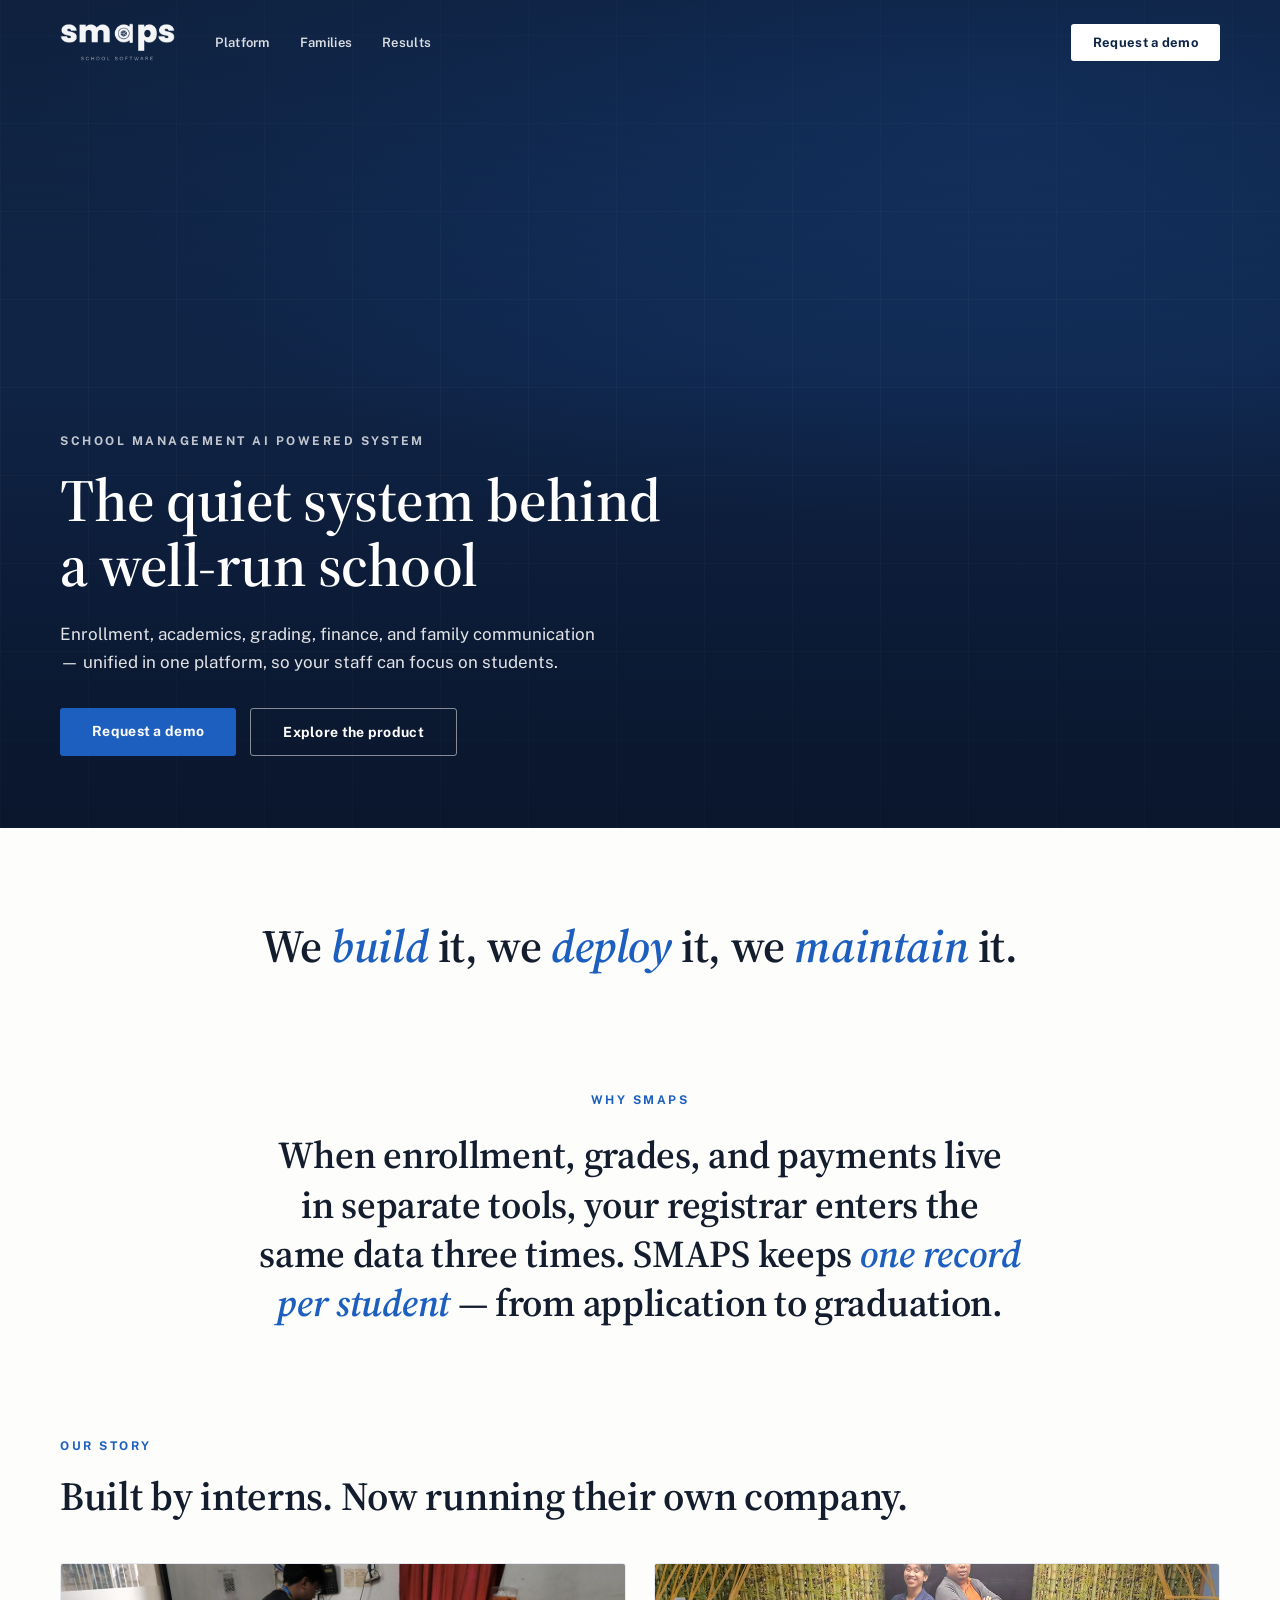
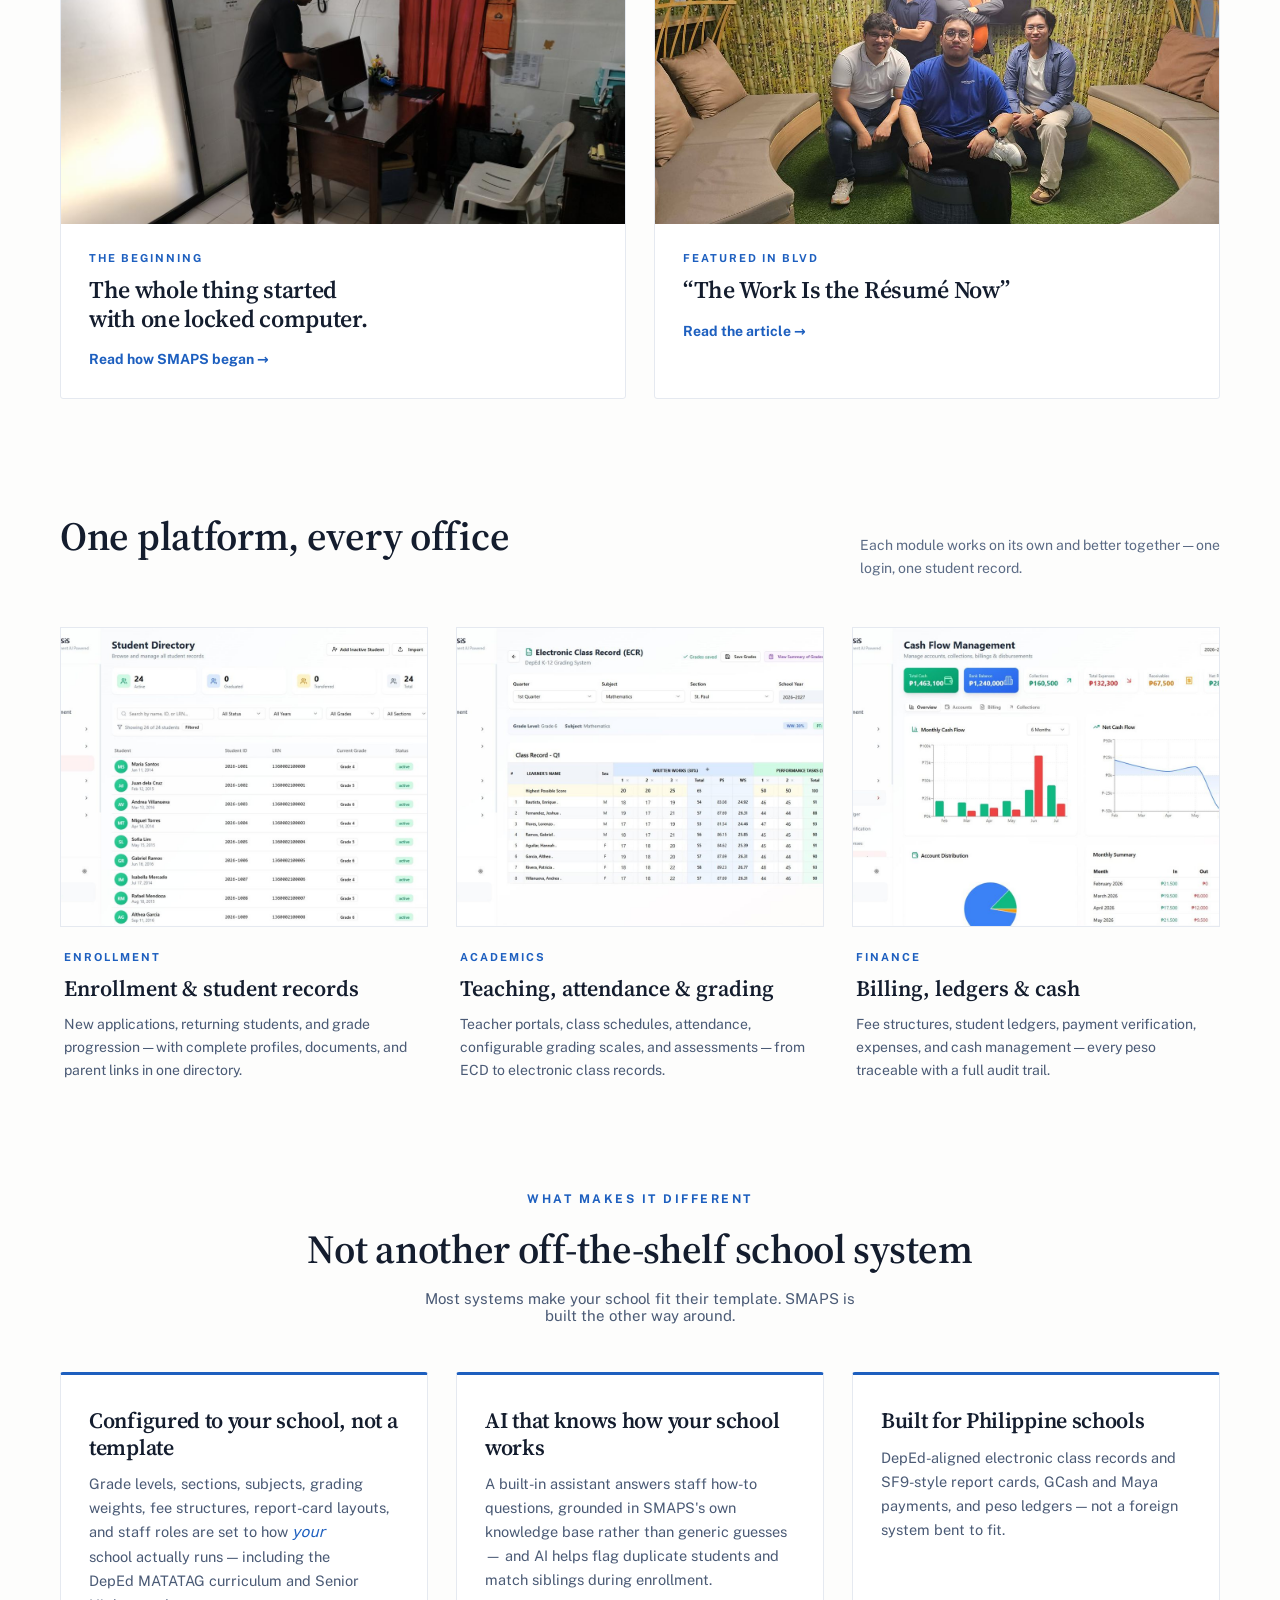
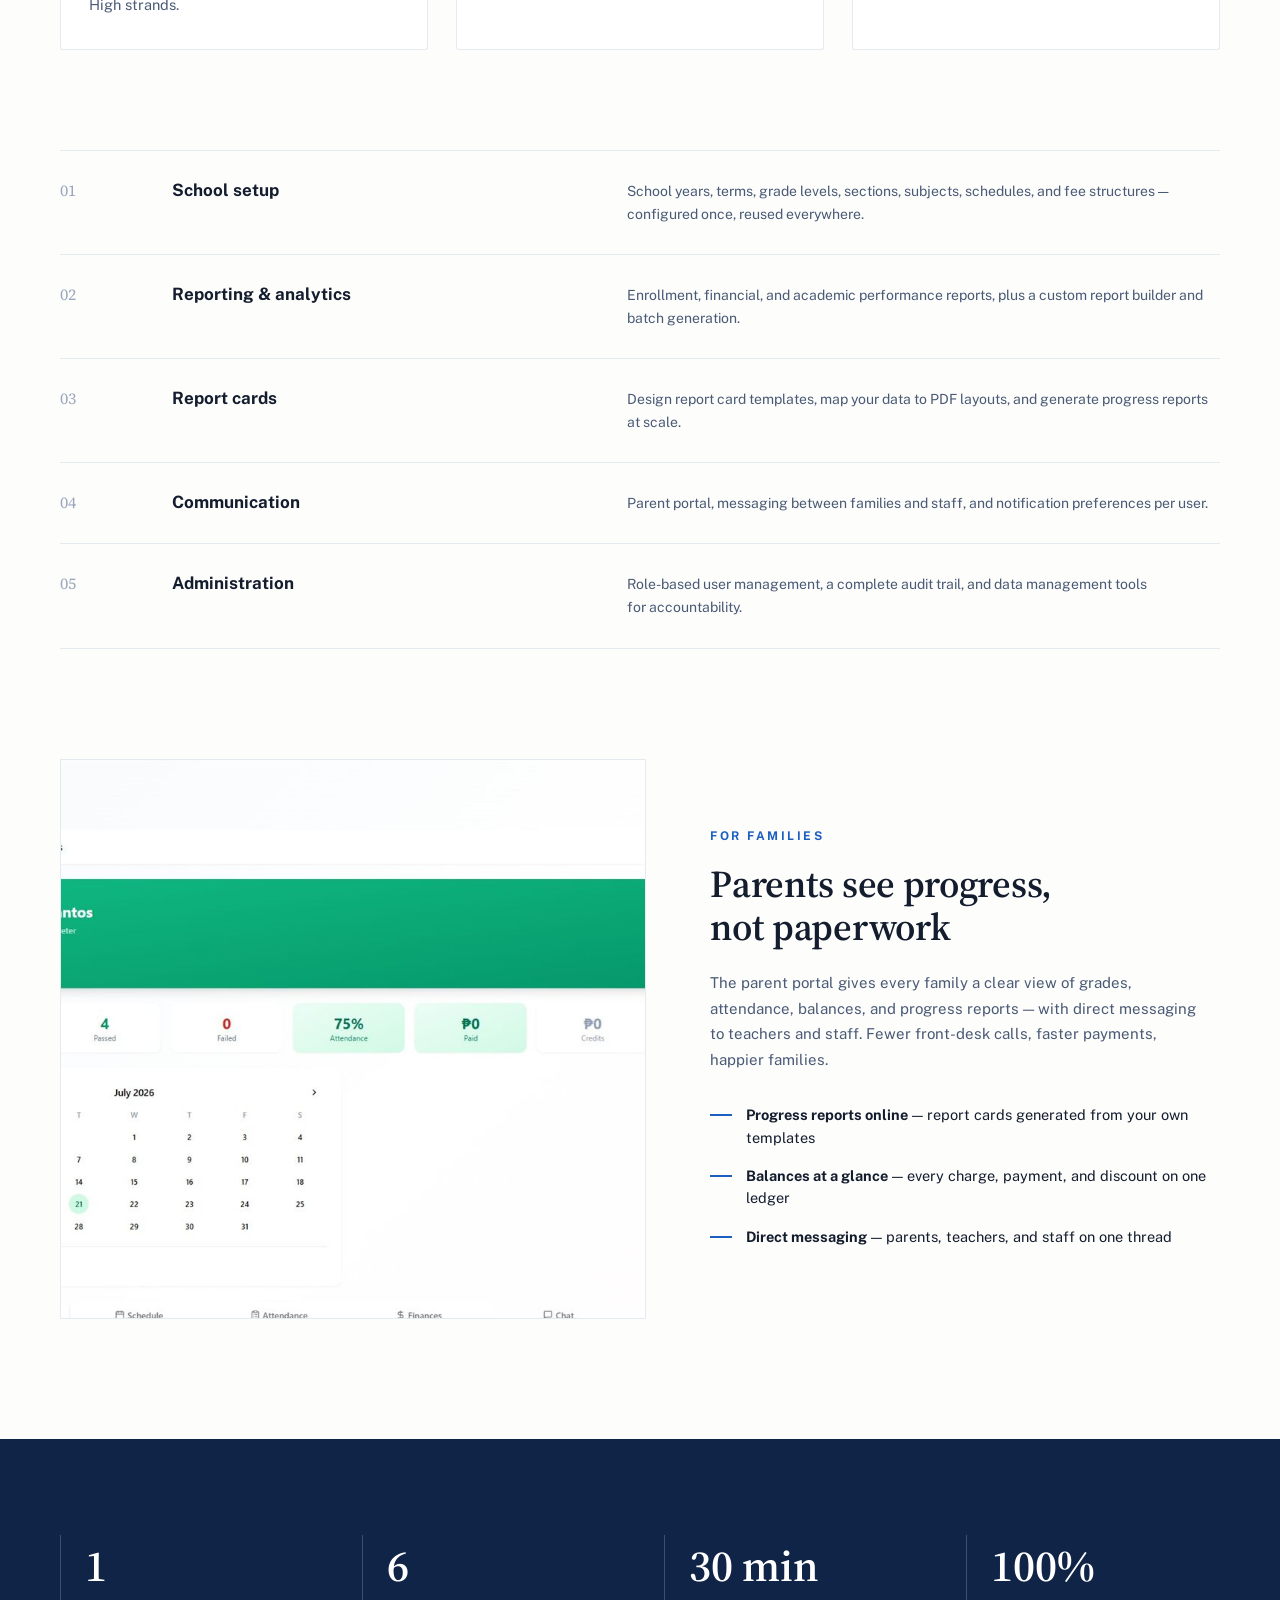
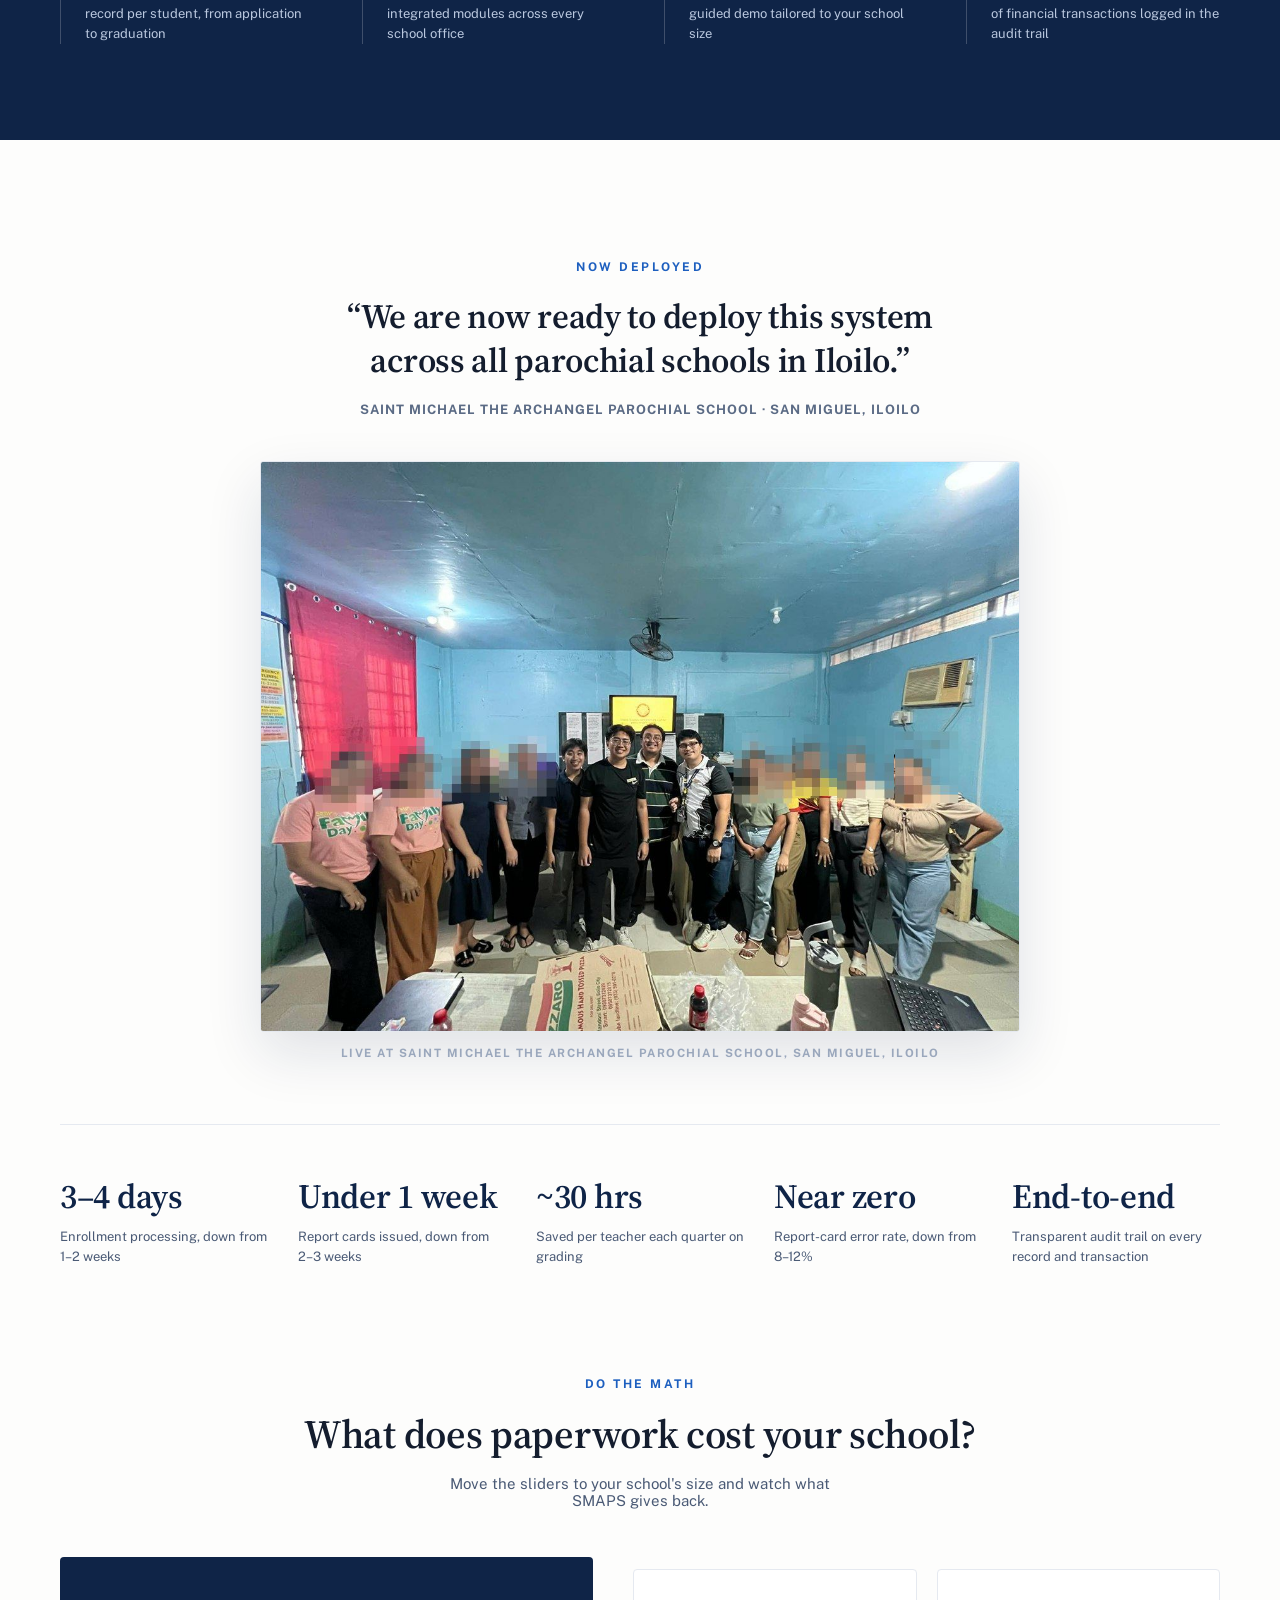
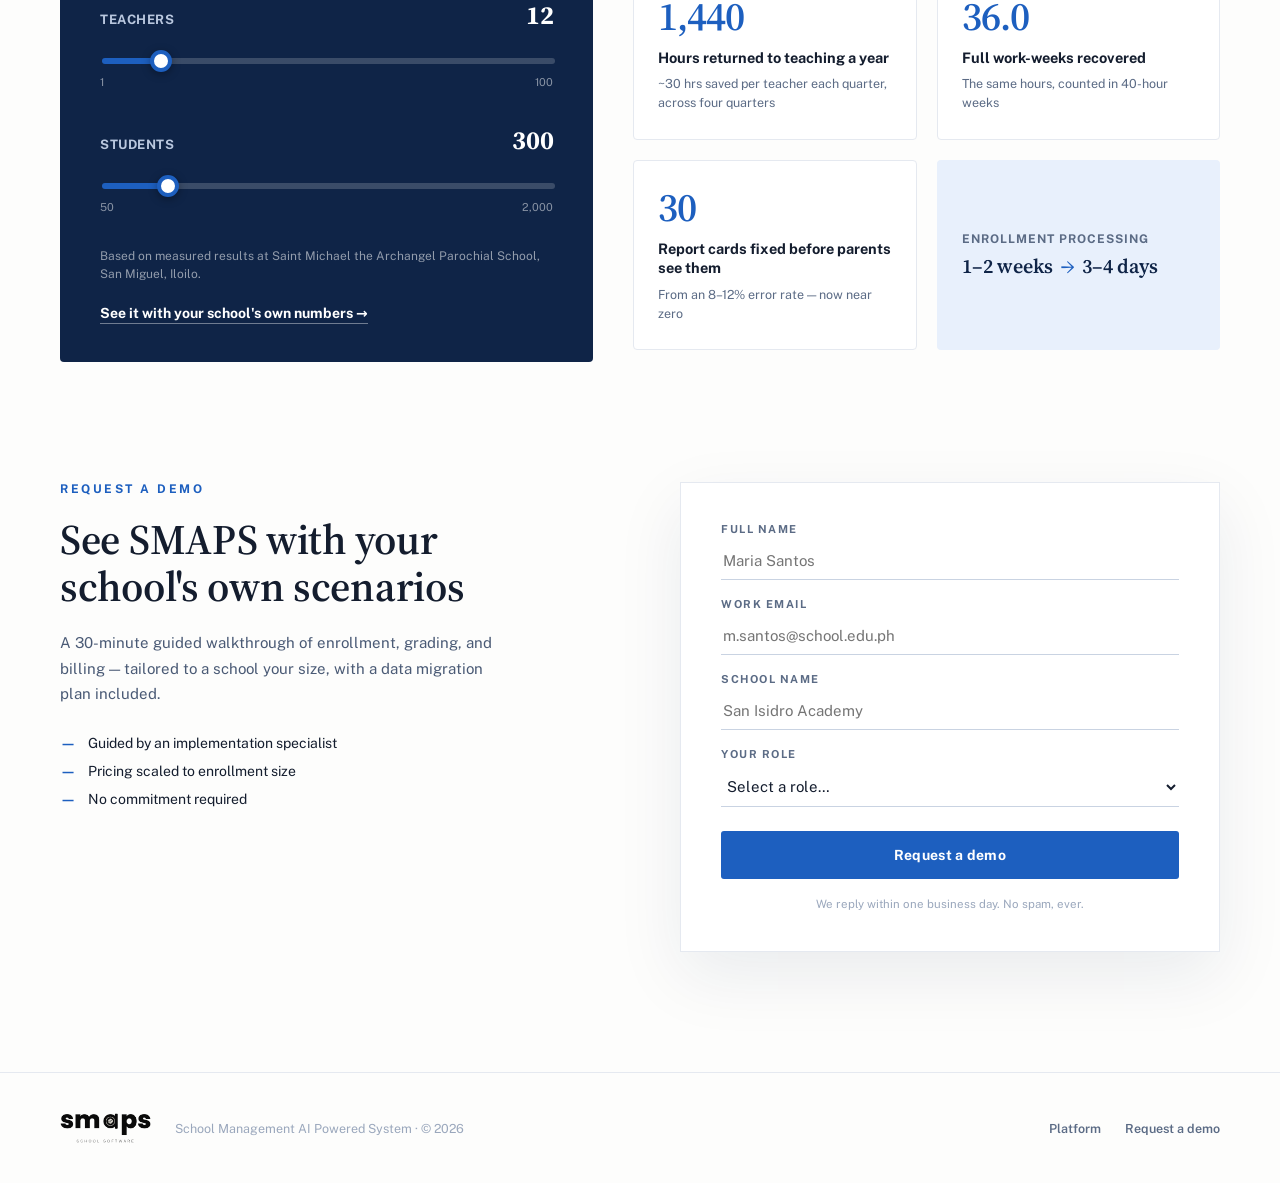
==== commit d34f3441: "Add "What makes it different" section + end-to-end audit-trail stat - New differentiators section (v" ====
--- a/index.html
+++ b/index.html
@@ -136,6 +136,29 @@
     </div>
   </section>
 
+  <!-- ============ WHAT MAKES IT DIFFERENT ============ -->
+  <section class="diff">
+    <div class="diff-head reveal">
+      <div class="eyebrow eyebrow-accent">What makes it different</div>
+      <h2 class="section-h2">Not another off-the-shelf school system</h2>
+      <p class="diff-intro">Most systems make your school fit their template. SMAPS is built the other way around.</p>
+    </div>
+    <div class="diff-grid reveal-group">
+      <div class="diff-card">
+        <h3 class="diff-title">Configured to your school, not a template</h3>
+        <p class="diff-desc">Grade levels, sections, subjects, grading weights, fee structures, report-card layouts, and staff roles are set to how <em>your</em> school actually runs — including the DepEd MATATAG curriculum and Senior High strands.</p>
+      </div>
+      <div class="diff-card">
+        <h3 class="diff-title">AI that knows how your school works</h3>
+        <p class="diff-desc">A built-in assistant answers staff how-to questions, grounded in SMAPS's own knowledge base rather than generic guesses — and AI helps flag duplicate students and match siblings during enrollment.</p>
+      </div>
+      <div class="diff-card">
+        <h3 class="diff-title">Built for Philippine schools</h3>
+        <p class="diff-desc">DepEd-aligned electronic class records and SF9-style report cards, GCash and Maya payments, and peso ledgers — not a foreign system bent to fit.</p>
+      </div>
+    </div>
+  </section>
+
   <!-- ============ CAPABILITIES LIST ============ -->
   <section class="capabilities">
     <div class="cap-list reveal-group">
@@ -246,6 +269,10 @@
       <div class="story-stat">
         <div class="story-stat-value">Near zero</div>
         <div class="story-stat-label">Report-card error rate, down from 8&ndash;12%</div>
+      </div>
+      <div class="story-stat">
+        <div class="story-stat-value">End-to-end</div>
+        <div class="story-stat-label">Transparent audit trail on every record and transaction</div>
       </div>
     </div>
   </section>
--- a/css/styles.css
+++ b/css/styles.css
@@ -371,8 +371,8 @@
 }
 .story-stats {
   display: grid;
-  grid-template-columns: repeat(4, 1fr);
-  gap: 48px;
+  grid-template-columns: repeat(auto-fit, minmax(175px, 1fr));
+  gap: 40px 30px;
   margin-top: 64px;
   padding-top: 48px;
   border-top: 1px solid var(--border);
@@ -695,3 +695,18 @@
   html.js-anim .hero-eyebrow, html.js-anim .hero-h1, html.js-anim .hero-sub, html.js-anim .hero-actions { opacity: 1 !important; animation: none !important; }
   html.js-anim .hero-bg { animation: none !important; }
 }
+
+/* ============ WHAT MAKES IT DIFFERENT ============ */
+.diff { max-width: var(--maxw); margin: 0 auto; padding: 110px var(--pad) 0; }
+.diff-head { text-align: center; margin-bottom: 48px; }
+.diff-head .eyebrow { margin-bottom: 16px; }
+.diff-intro { font-size: 15px; color: var(--gray-1); margin: 14px auto 0; max-width: 48ch; }
+.diff-grid { display: grid; grid-template-columns: repeat(3, 1fr); gap: 28px; }
+.diff-card { border: 1px solid var(--border); border-top: 3px solid var(--action); border-radius: var(--radius); padding: 32px 28px; background: #fff; }
+.diff-title { font-family: var(--font-heading); font-size: 22px; font-weight: 600; color: var(--ink); line-height: 1.2; margin: 0 0 12px; letter-spacing: -0.3px; }
+.diff-desc { font-size: 14.5px; line-height: 1.65; color: var(--gray-1); margin: 0; text-wrap: pretty; }
+.diff-desc em { font-style: italic; color: var(--action); }
+@media (max-width: 1024px) {
+  .diff { padding-top: 84px; }
+  .diff-grid { grid-template-columns: 1fr; gap: 20px; }
+}
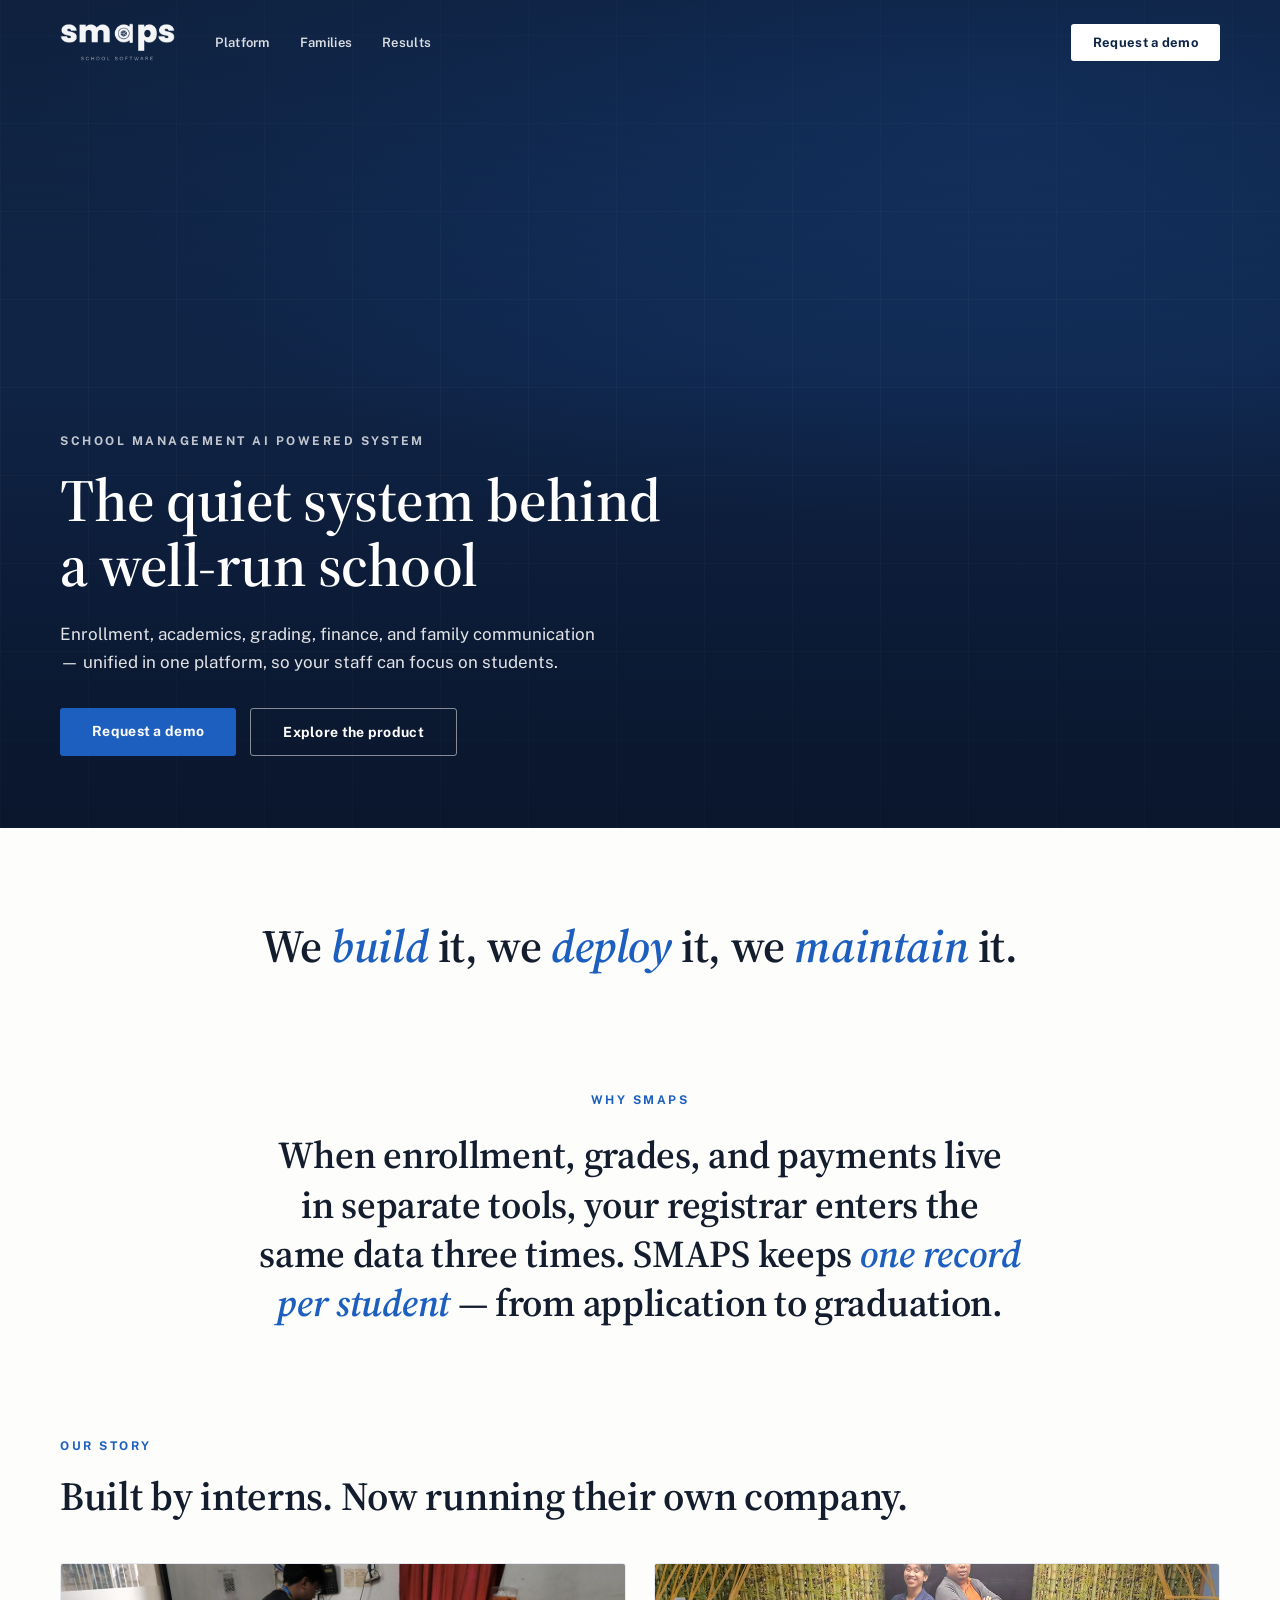
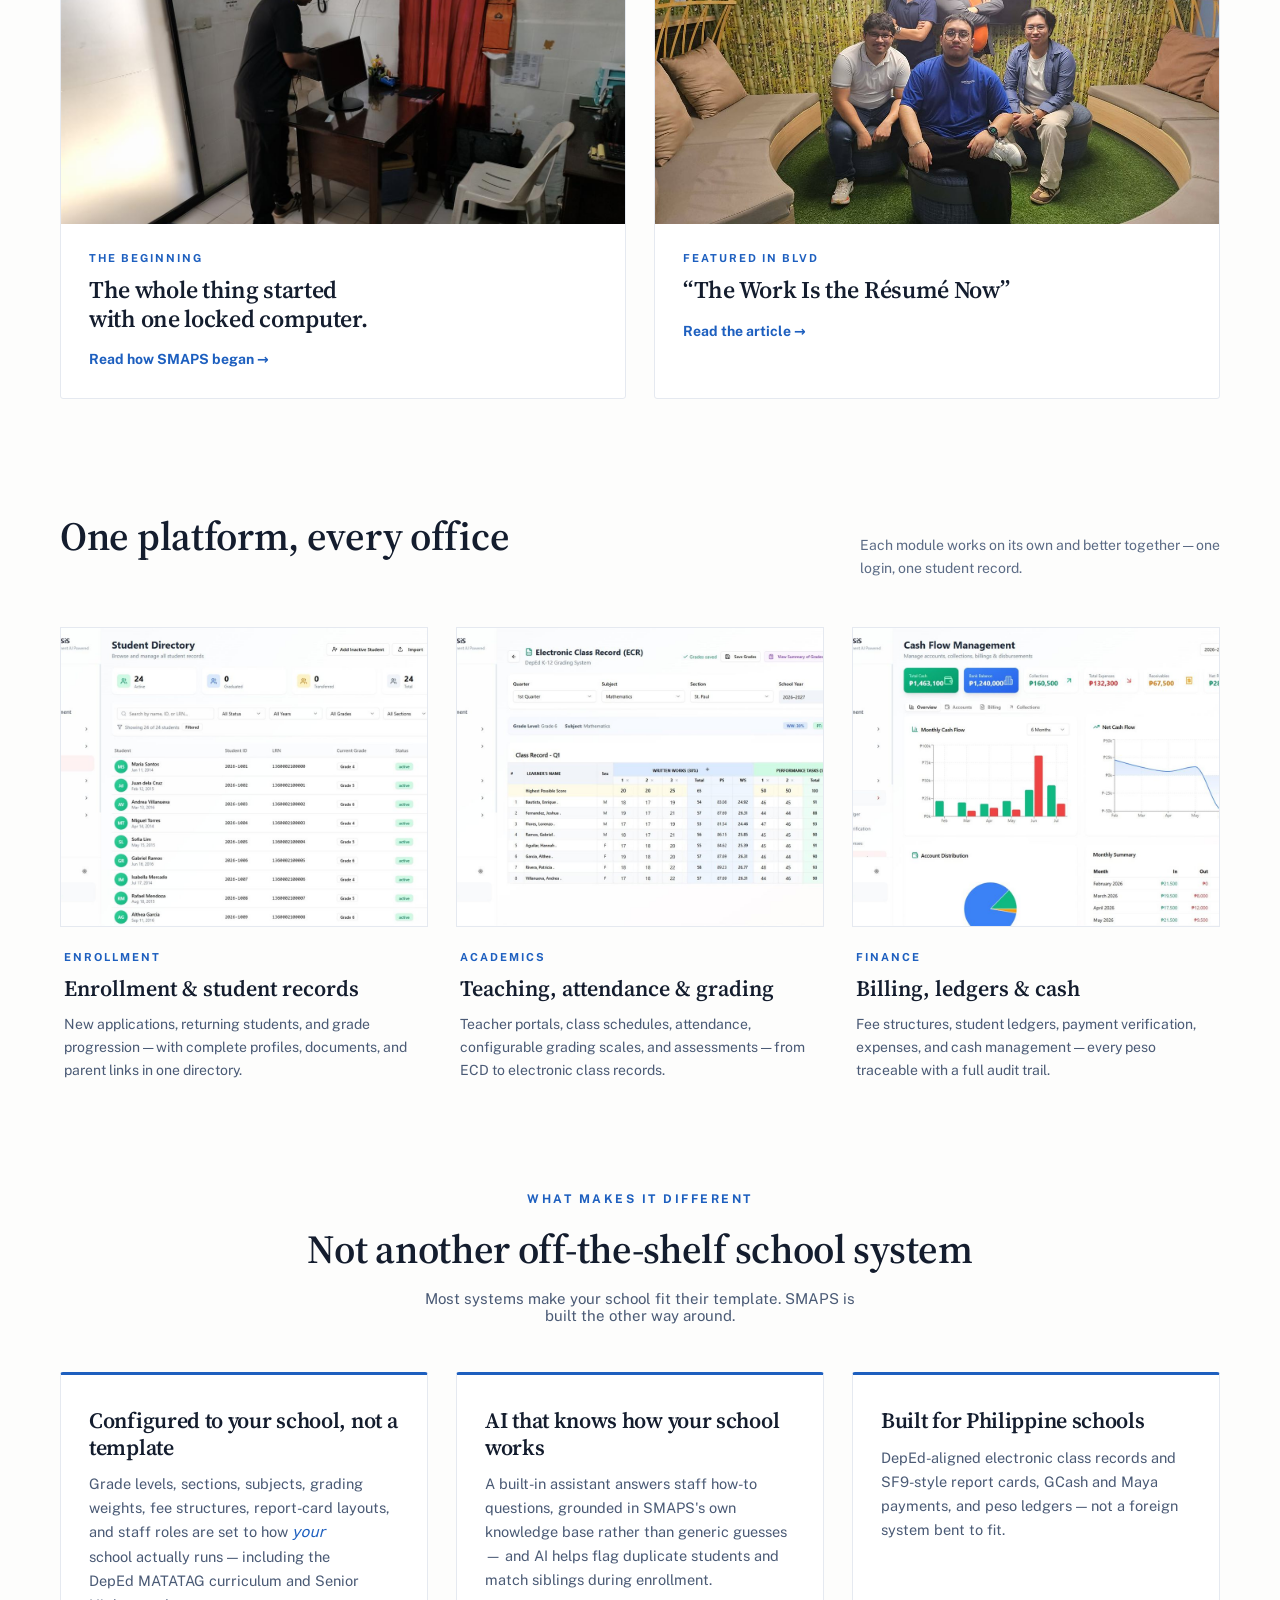
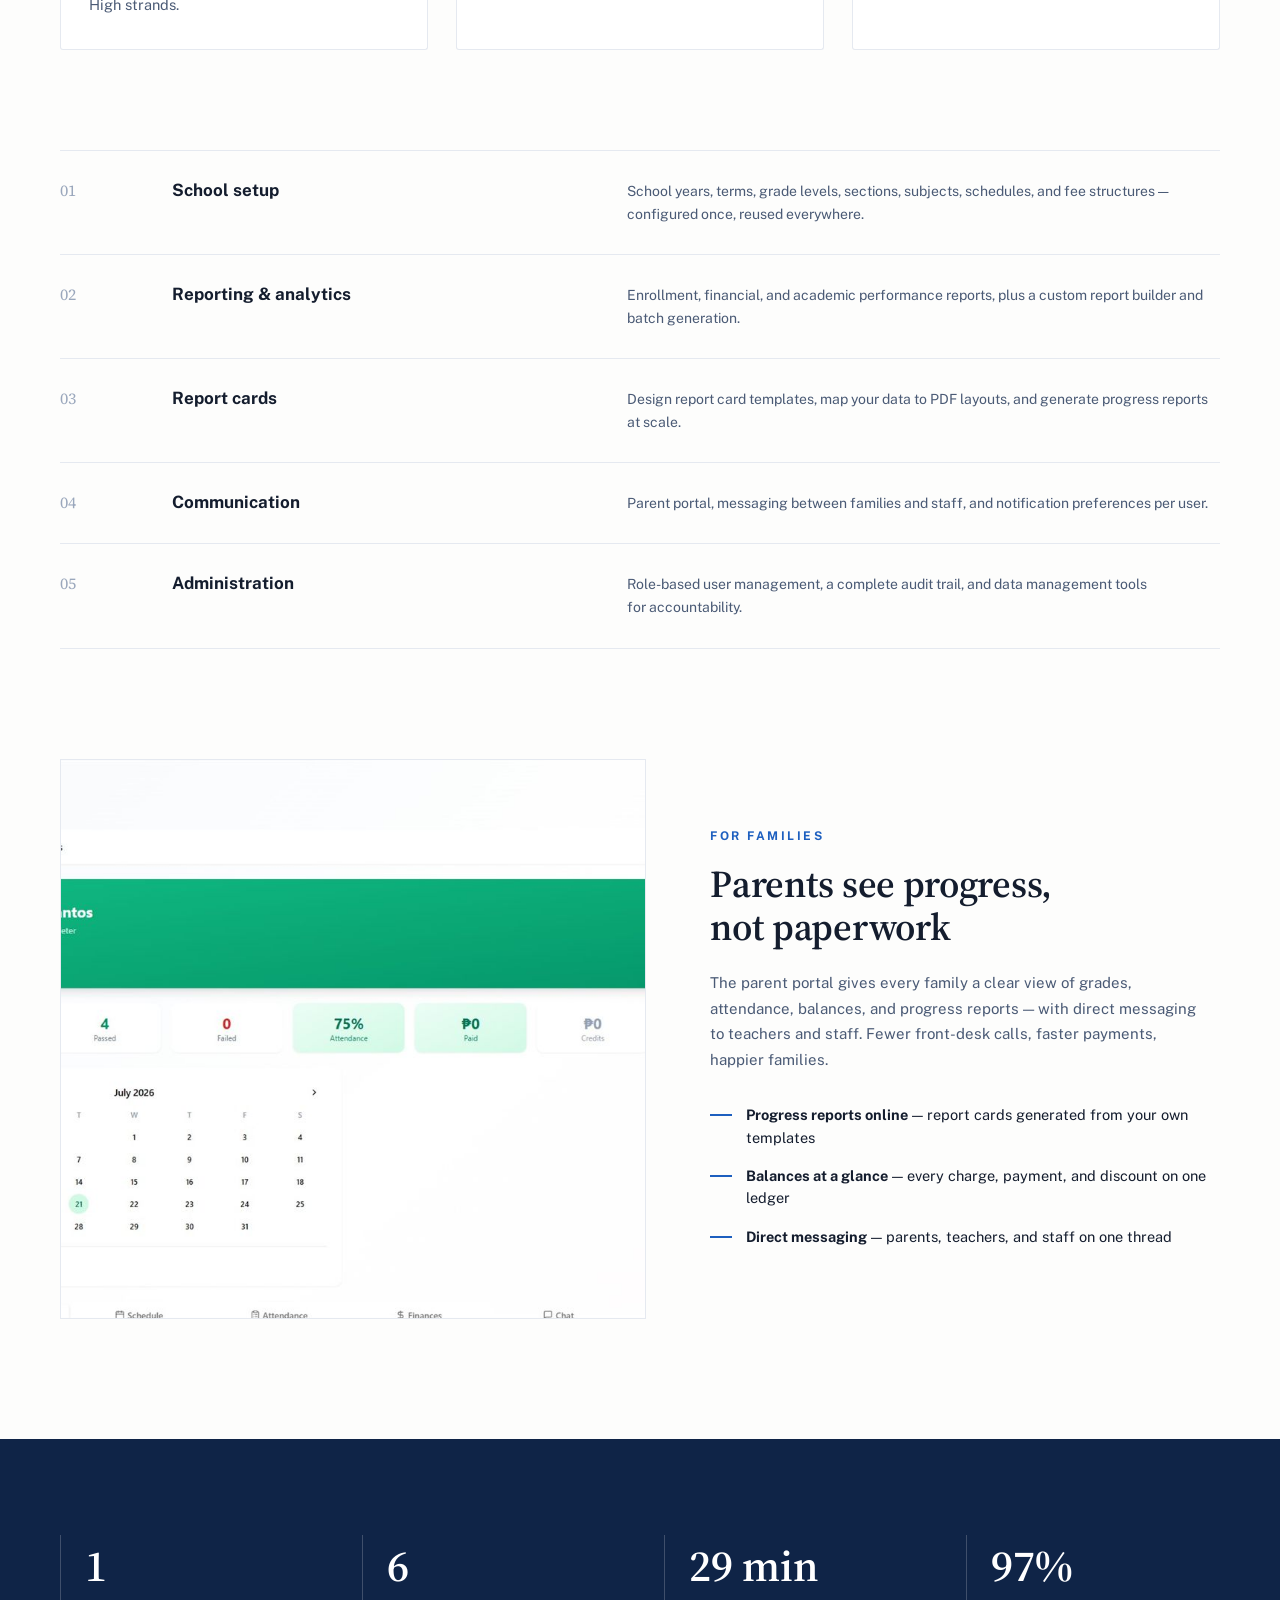
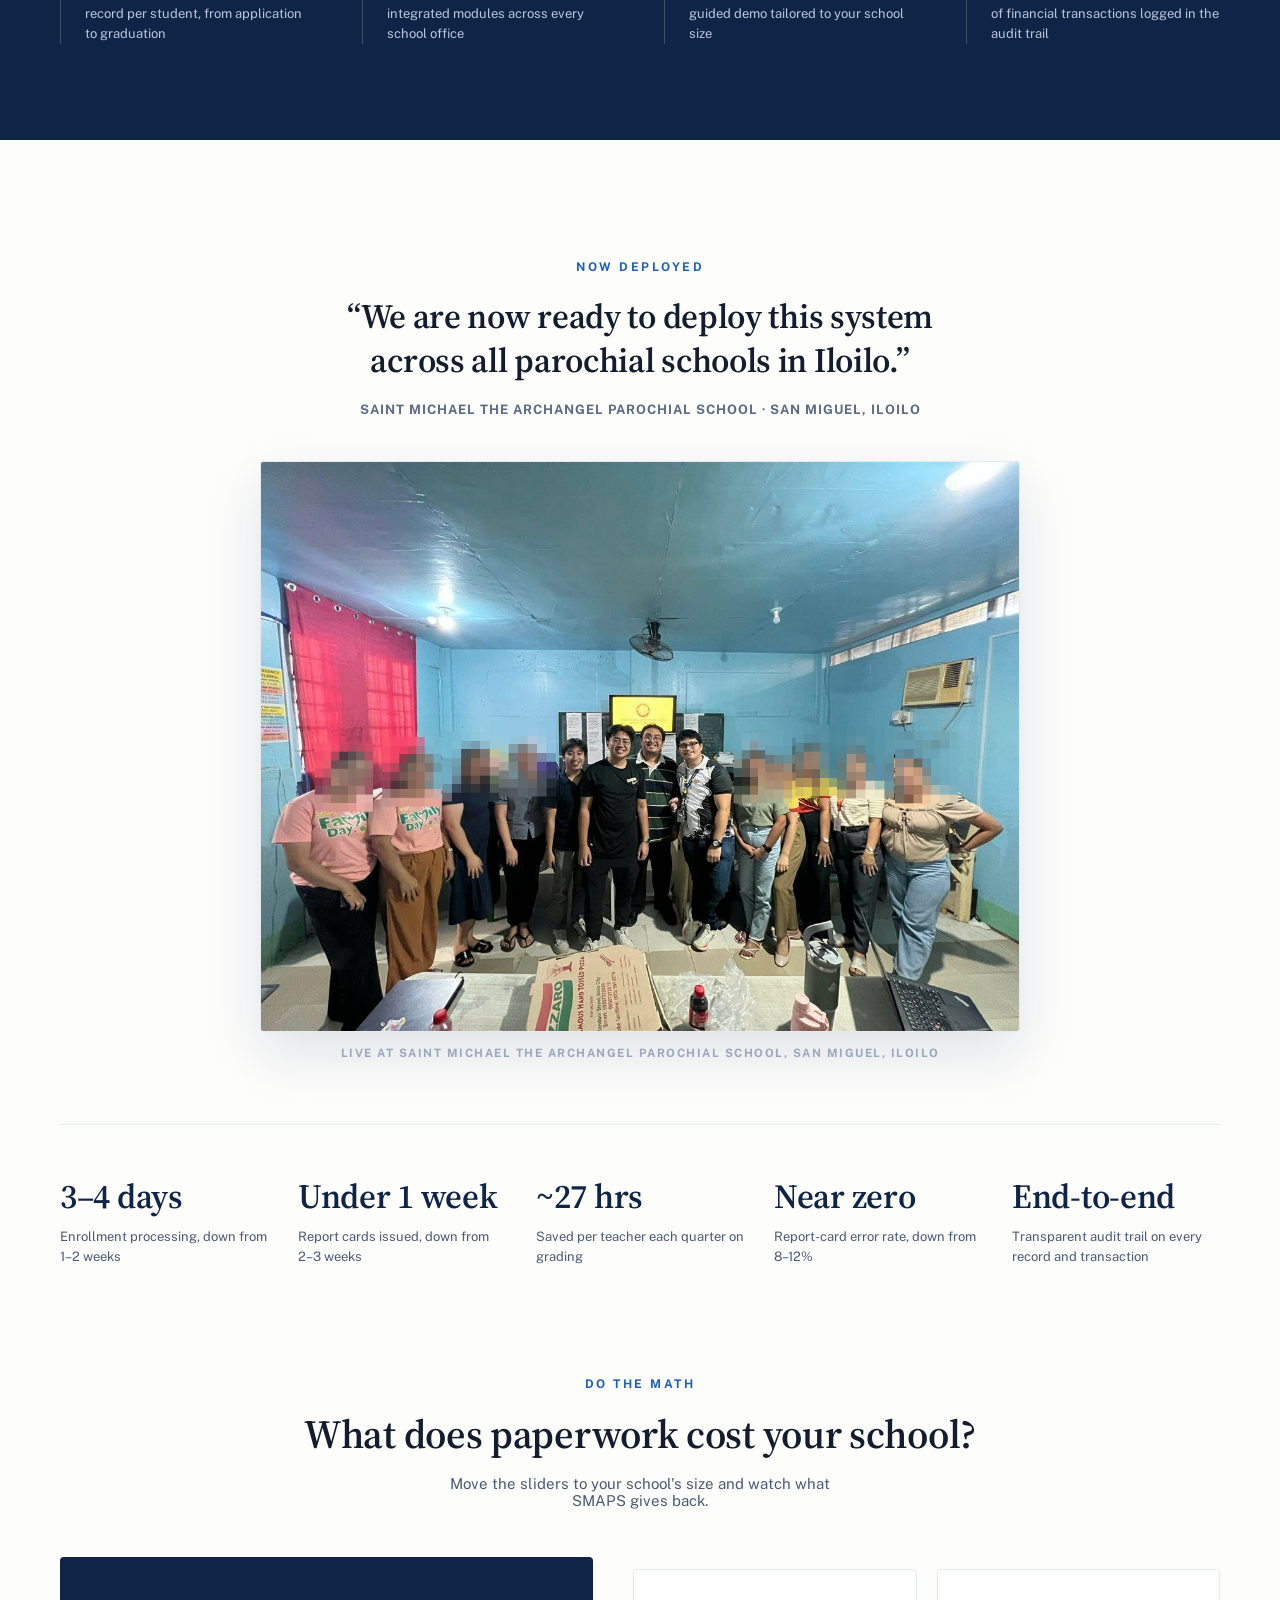
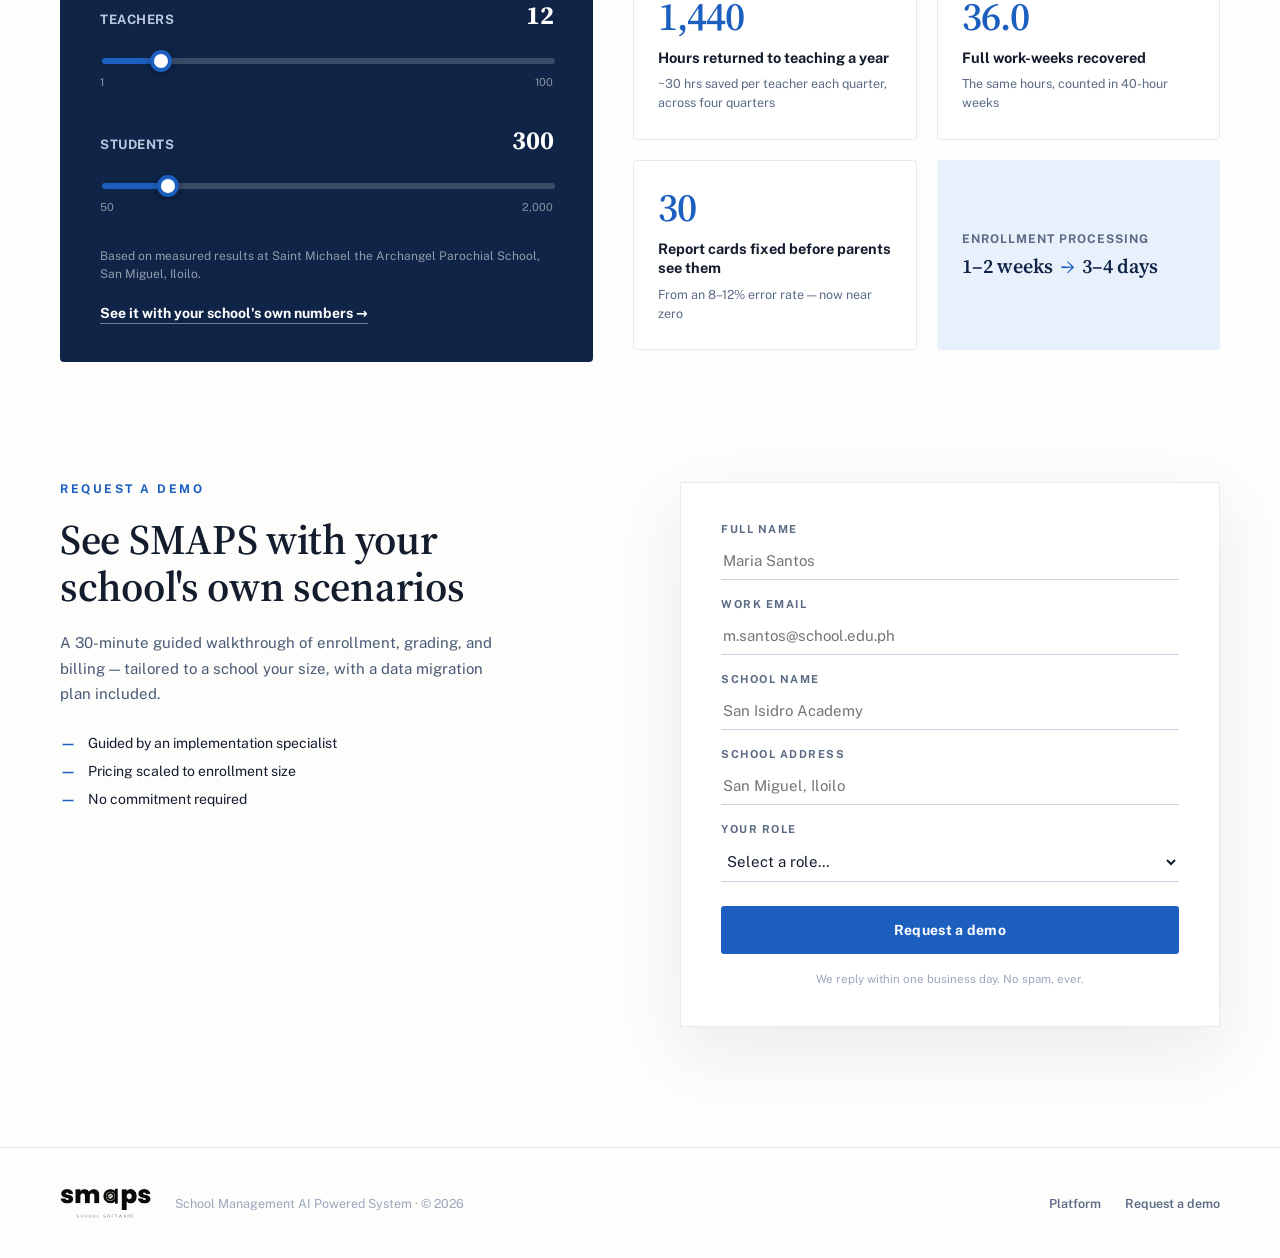
==== commit 2eccca62: "landing: add School Address field to the demo request form Optional address line between School Name" ====
--- a/index.html
+++ b/index.html
@@ -352,6 +352,10 @@
             <input id="f-school" class="form-input" type="text" autocomplete="organization" placeholder="San Isidro Academy">
           </div>
           <div class="field">
+            <div class="field-label">SCHOOL ADDRESS</div>
+            <input id="f-address" class="form-input" type="text" autocomplete="street-address" placeholder="San Miguel, Iloilo">
+          </div>
+          <div class="field">
             <div class="field-label">YOUR ROLE</div>
             <select id="f-role" class="form-input form-select">
               <option value="">Select a role…</option>
--- a/css/styles.css
+++ b/css/styles.css
@@ -613,7 +613,7 @@
 .story-photo figcaption { font-size: 11.5px; font-weight: 700; letter-spacing: 1.5px; text-transform: uppercase; color: var(--gray-3); margin-top: 14px; text-align: center; }
 
 /* ============ lightbox (click a screenshot to view it full-size) ============ */
-.media-img { cursor: zoom-in; }
+.media-img { cursor: pointer; }
 .lightbox { position: fixed; inset: 0; z-index: 1000; display: none; align-items: center; justify-content: center; background: rgba(10,20,40,0.9); padding: 24px; }
 .lightbox.open { display: flex; }
 .lightbox img { max-width: 96vw; max-height: 92vh; width: auto; height: auto; border-radius: 4px; box-shadow: 0 30px 90px rgba(0,0,0,0.55); }
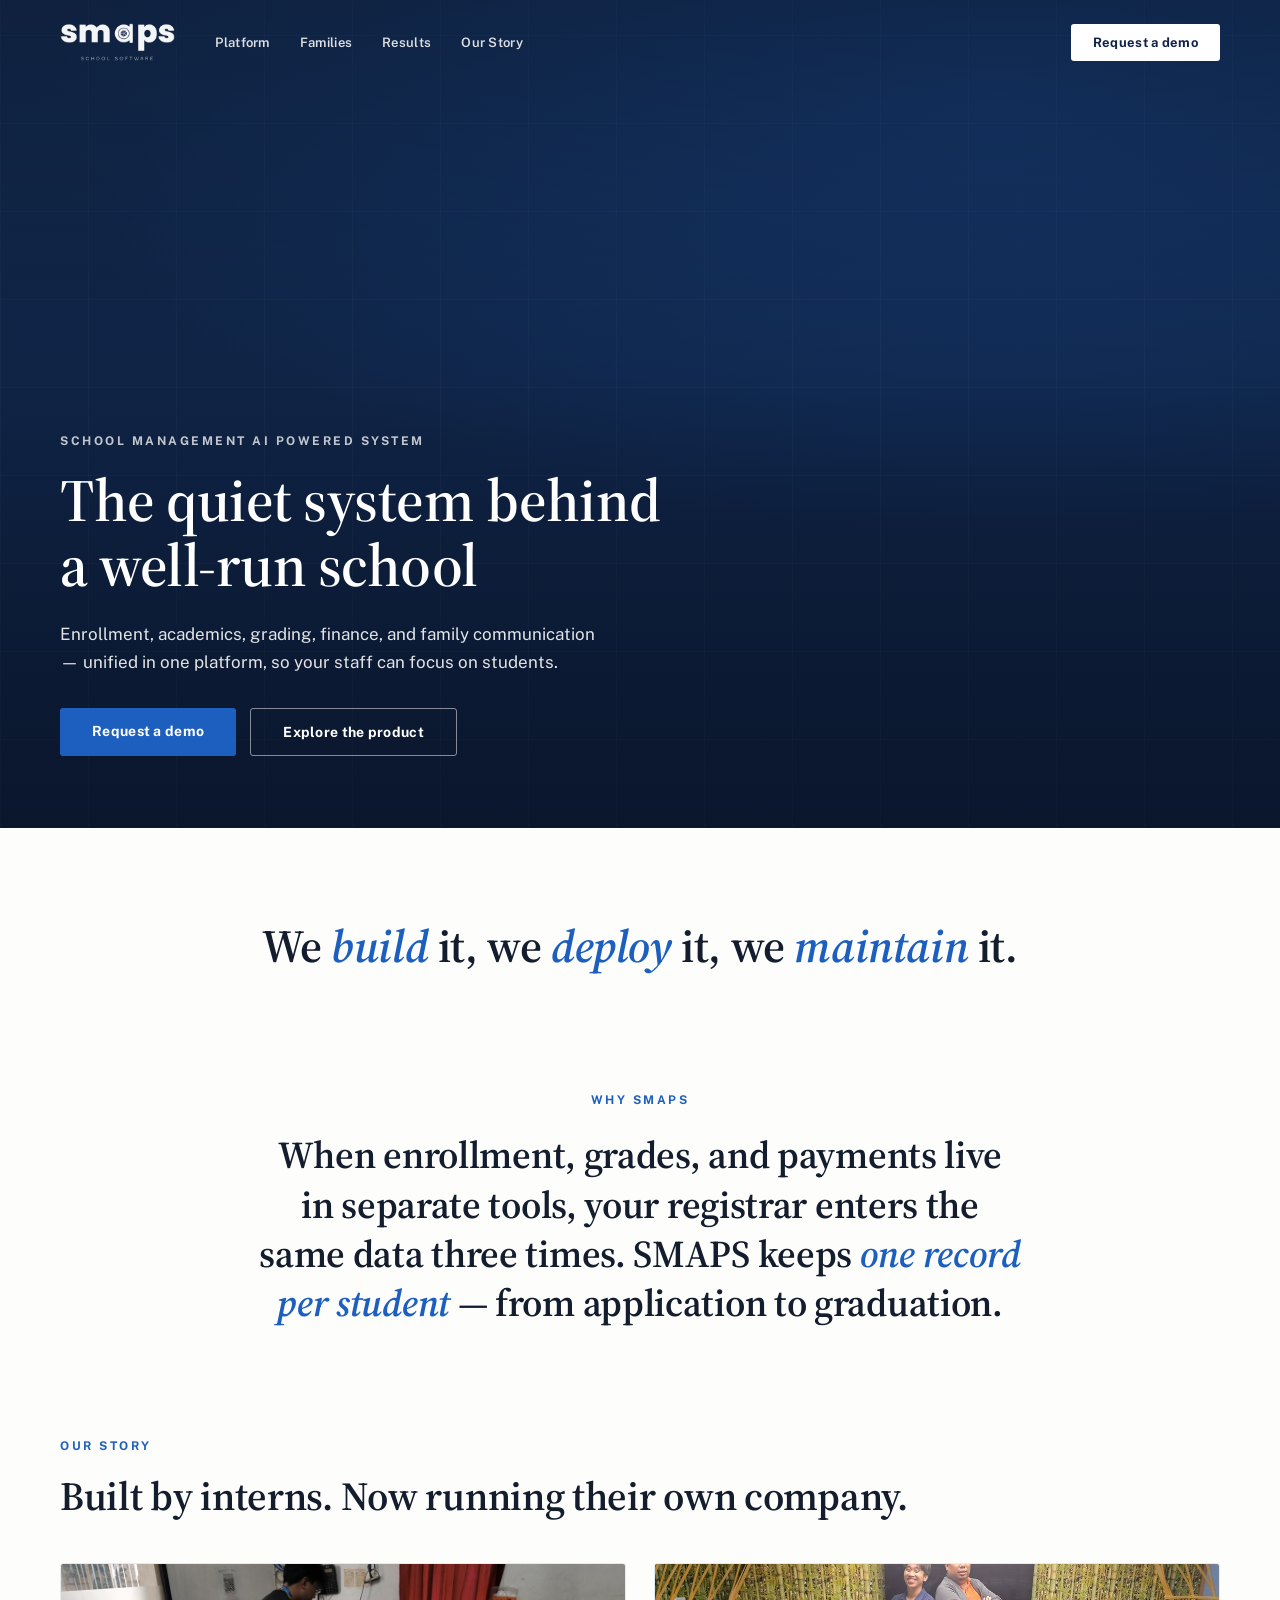
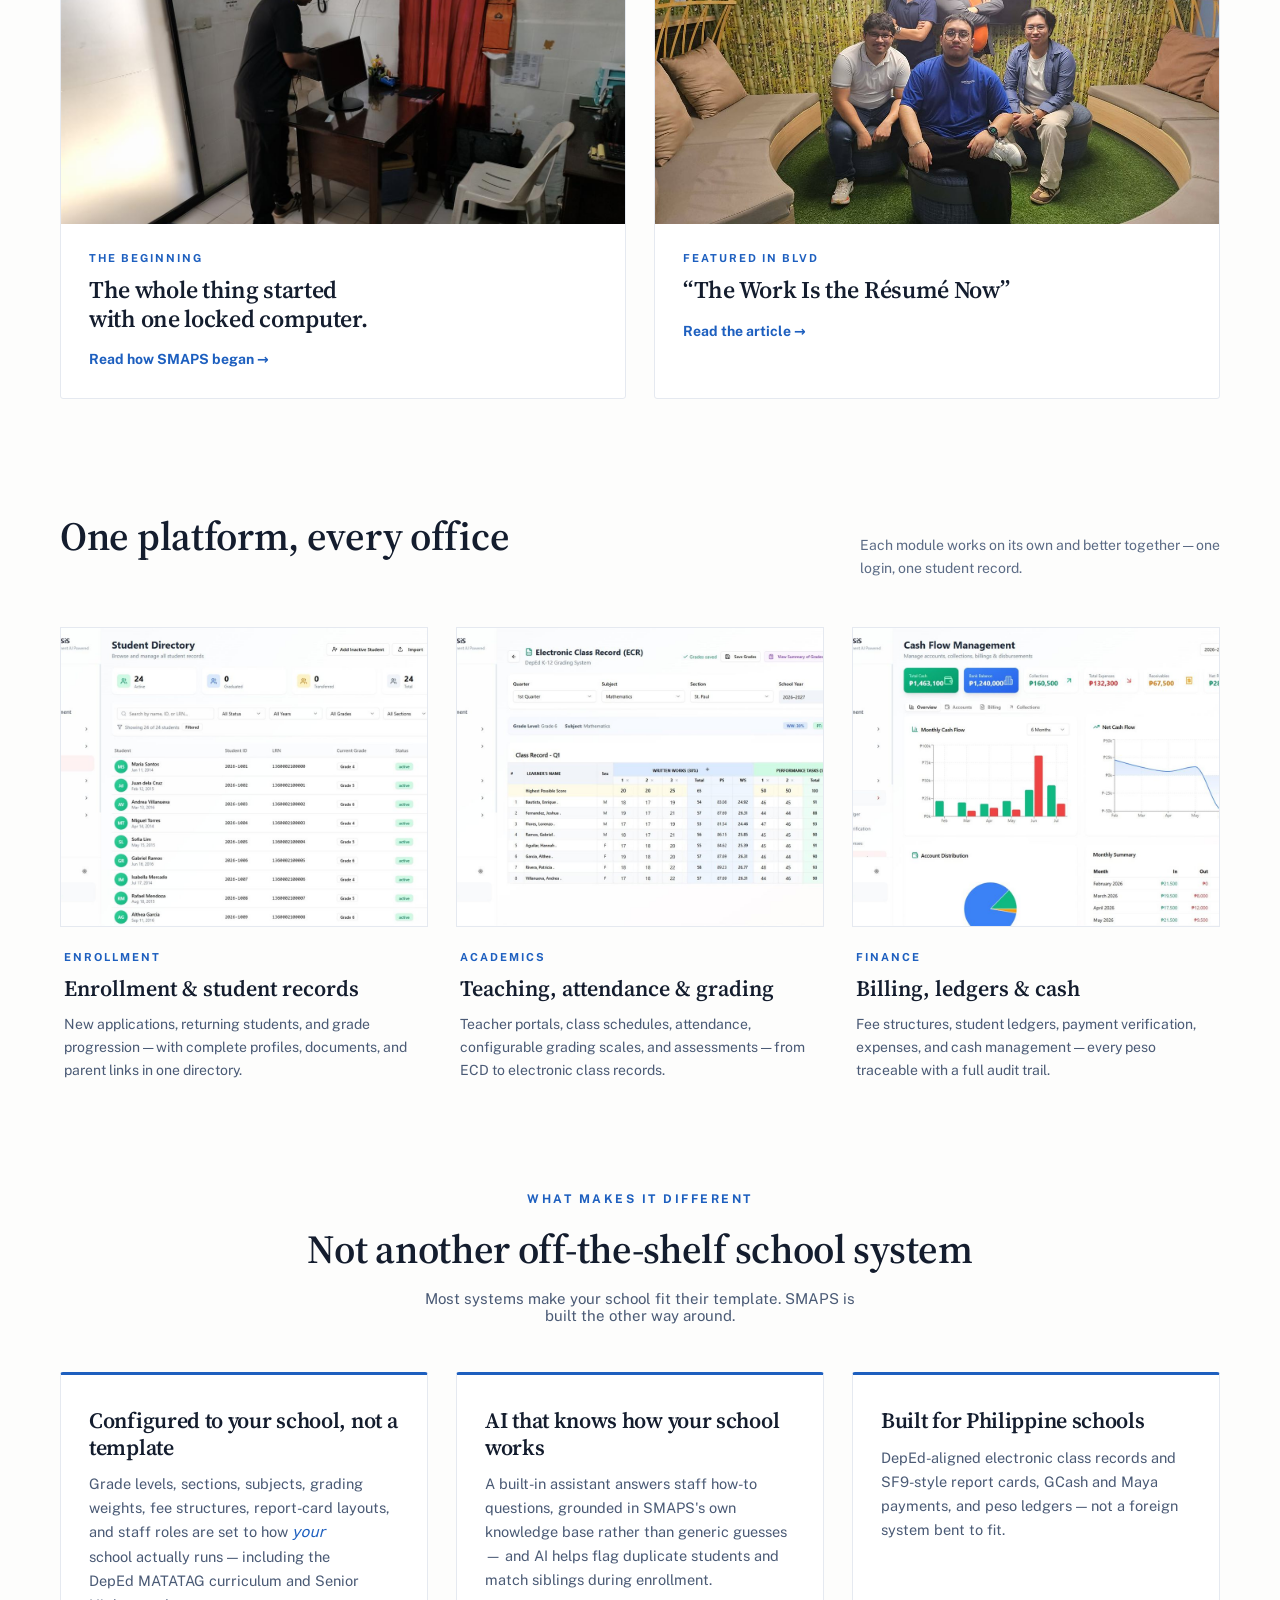
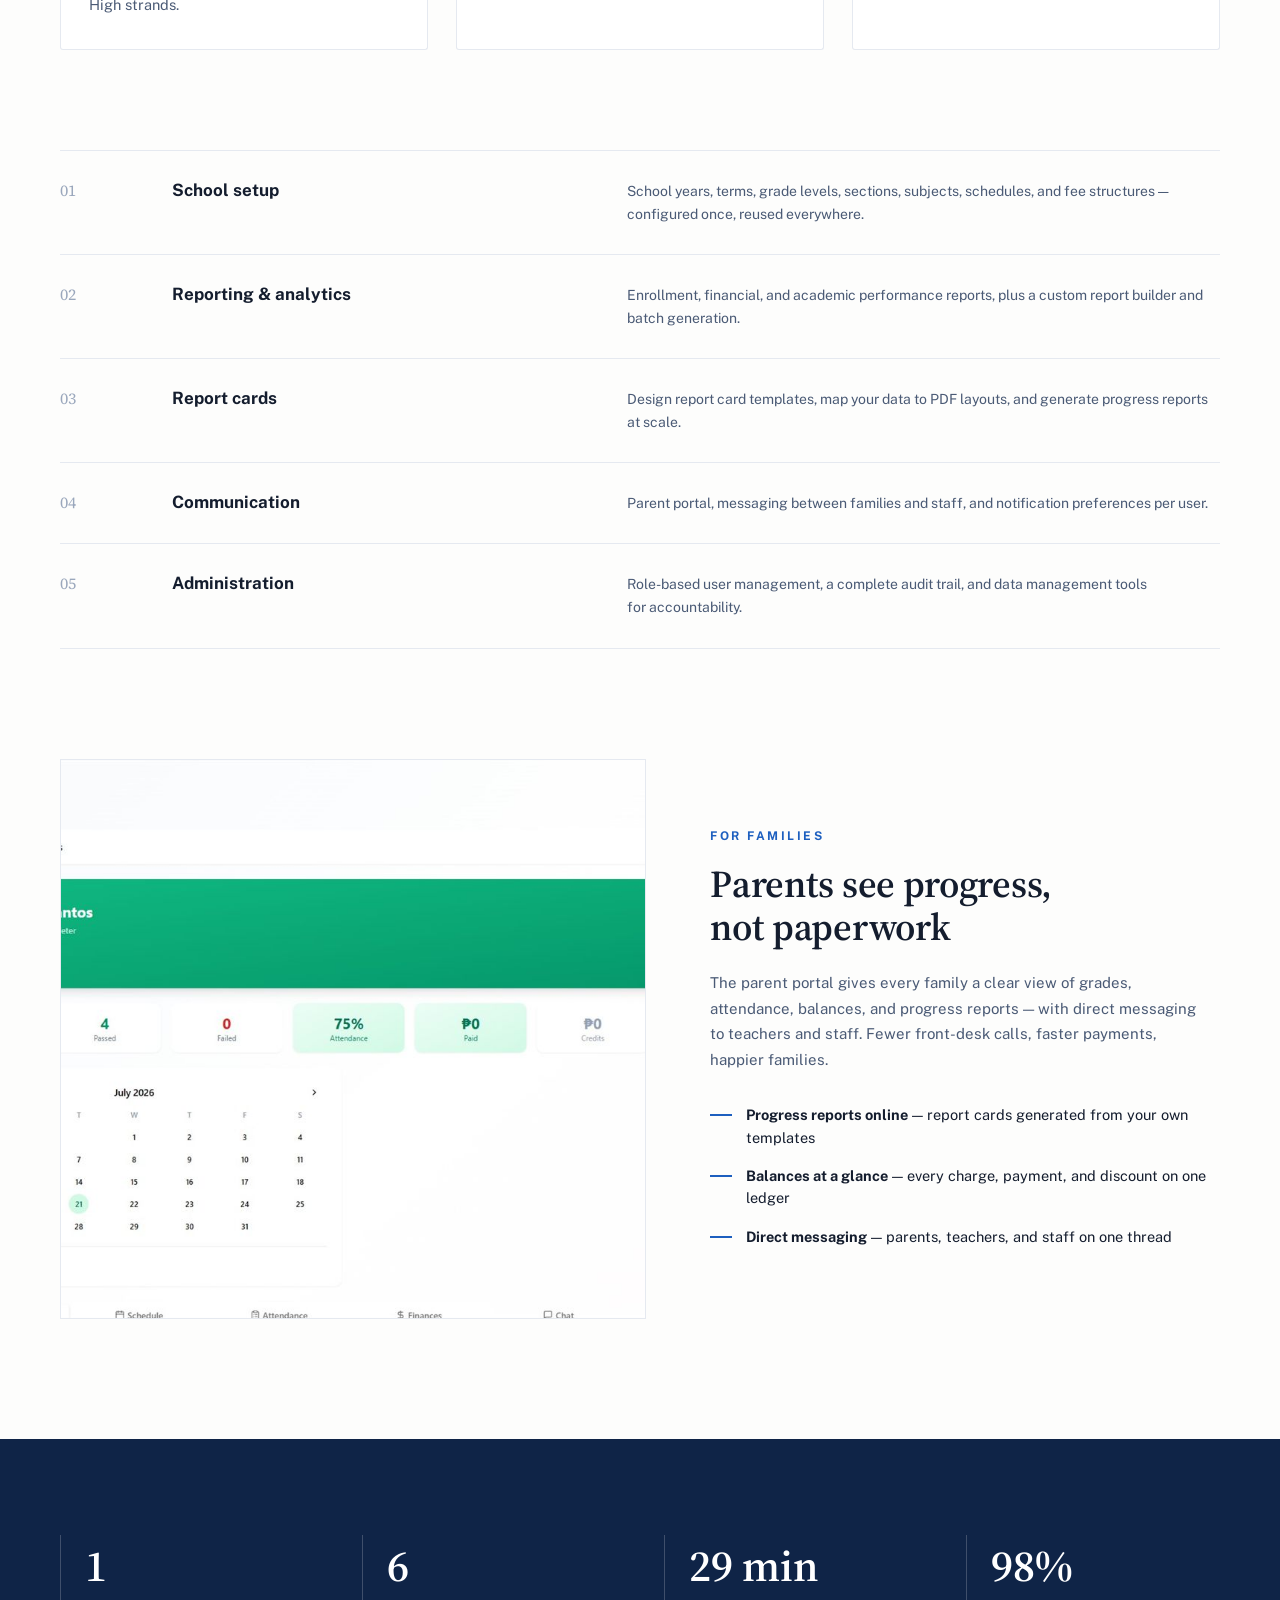
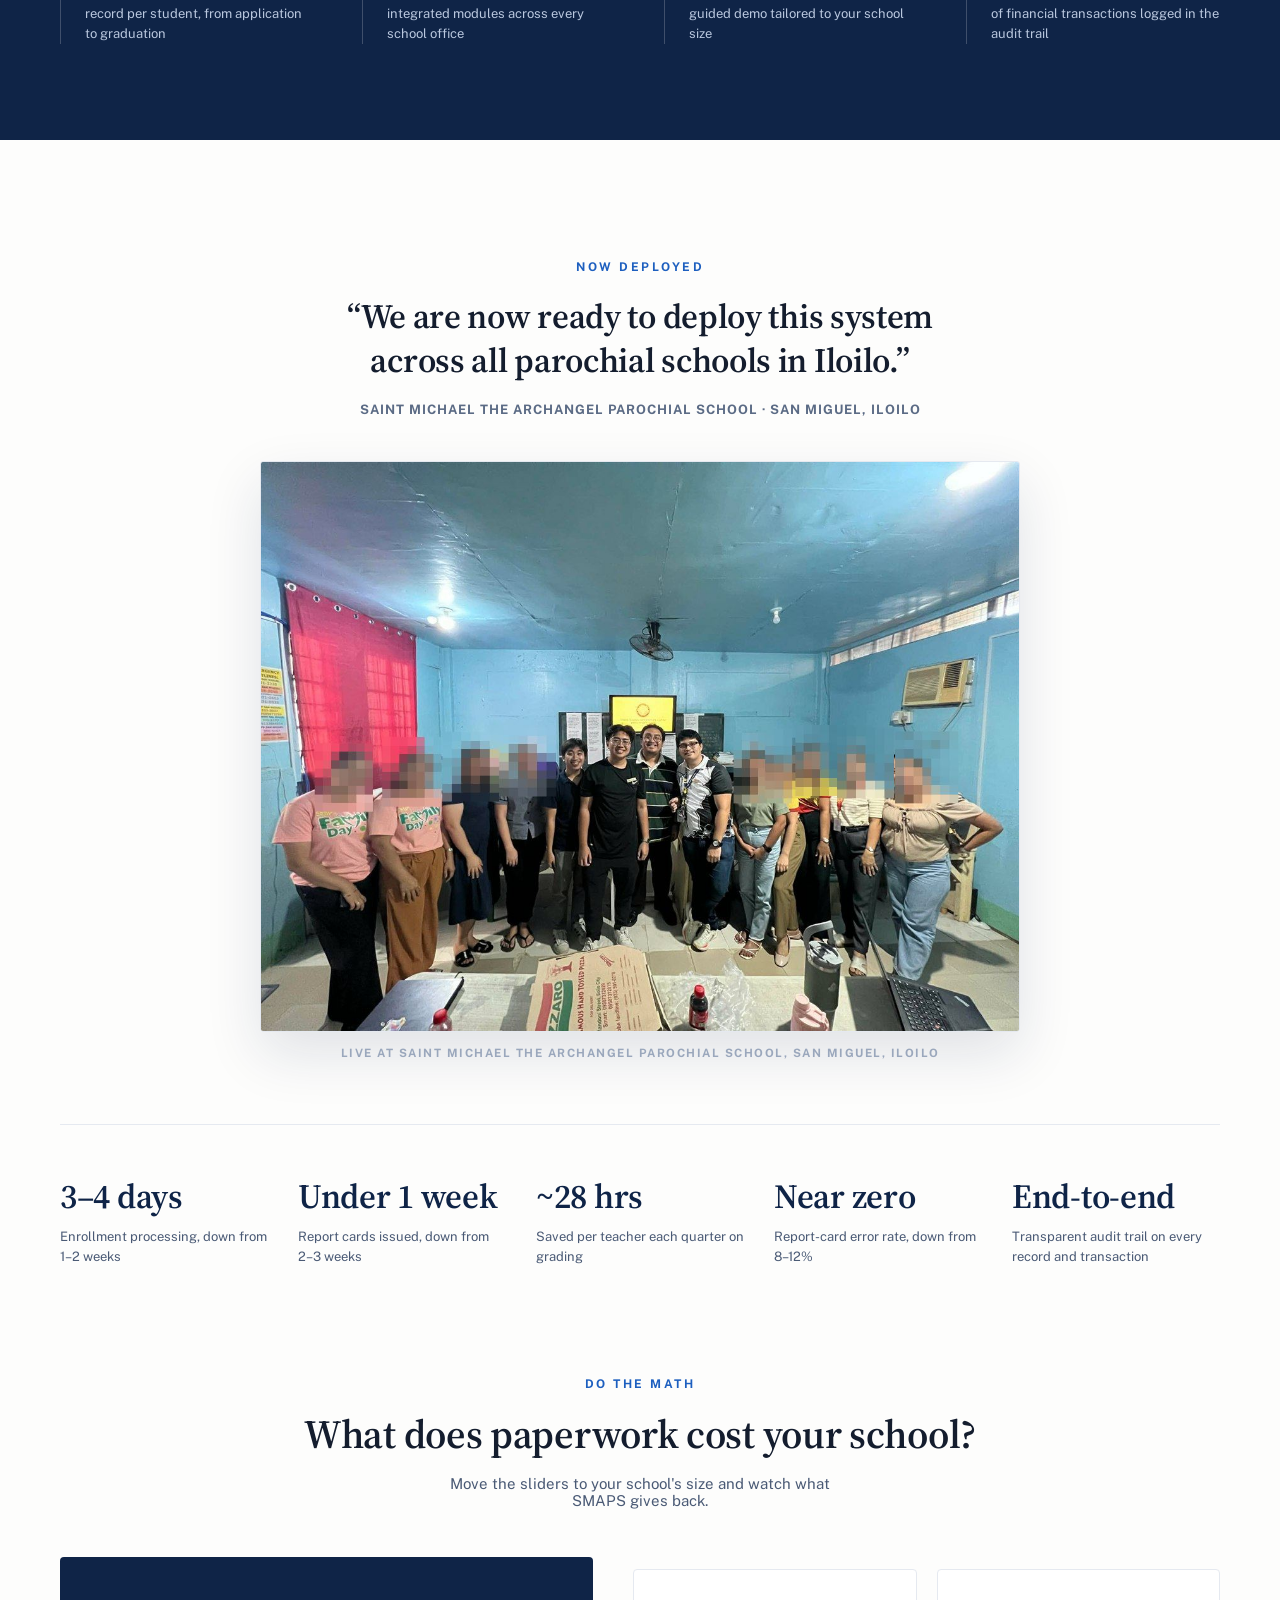
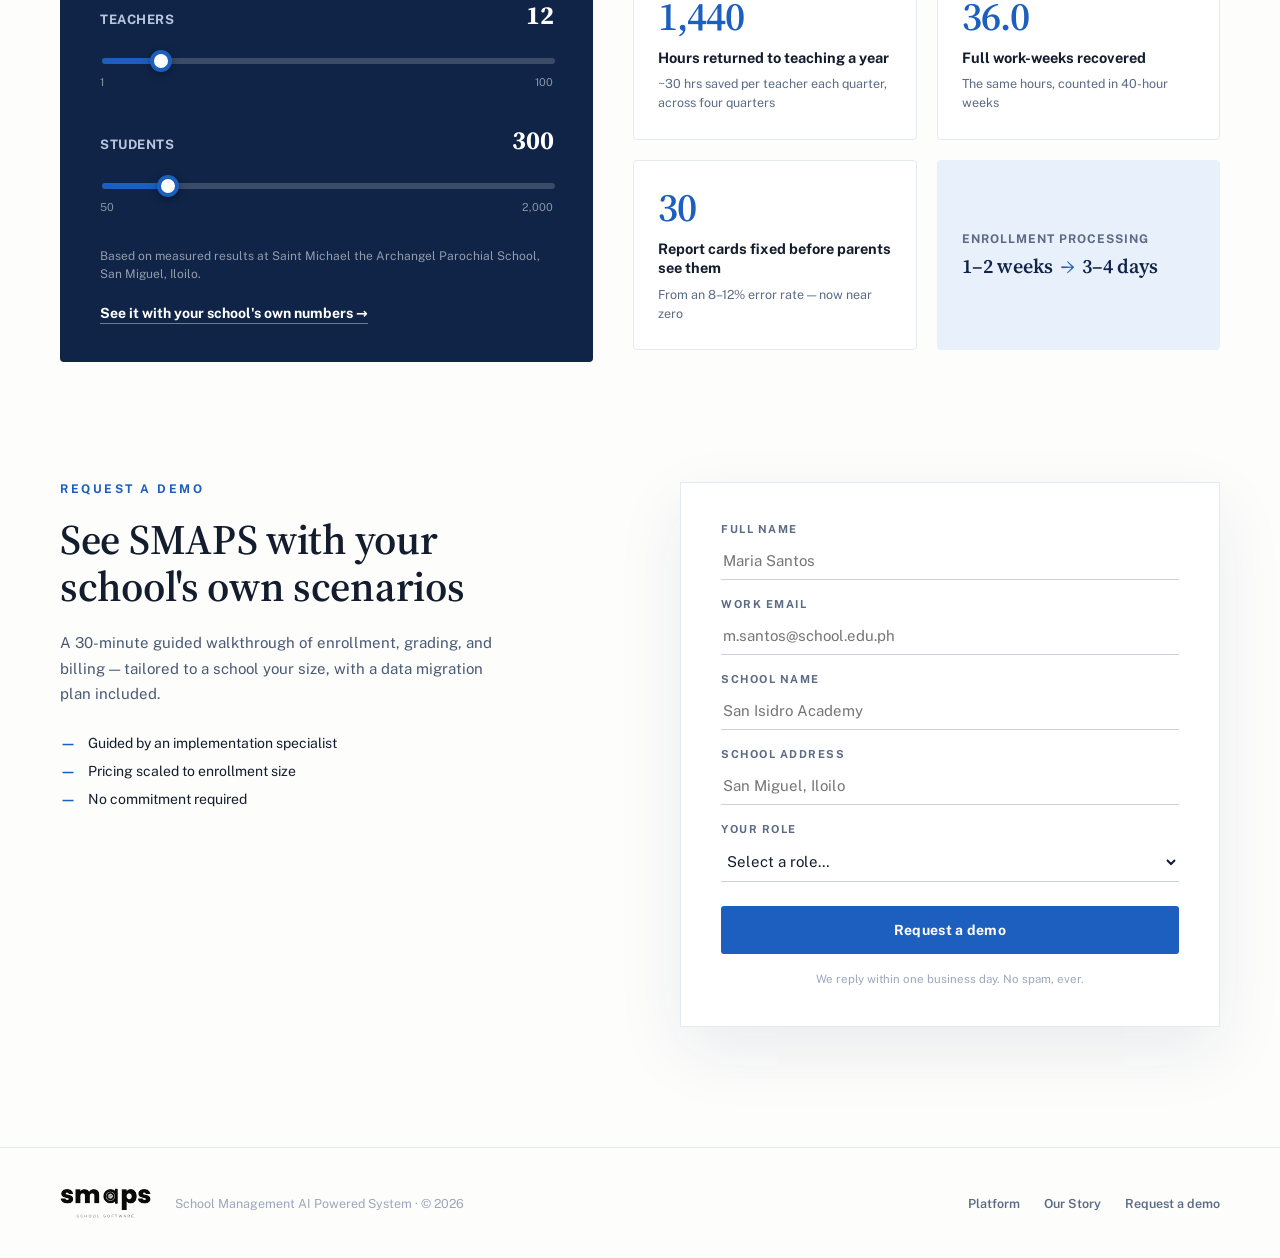
==== commit 5267b651: "landing: add Our Story to the nav bar and footer Links the /story photo-essay from the top nav (afte" ====
--- a/index.html
+++ b/index.html
@@ -33,6 +33,7 @@
           <a href="#modules" class="nav-link">Platform</a>
           <a href="#parents" class="nav-link">Families</a>
           <a href="#trust" class="nav-link">Results</a>
+          <a href="/story" class="nav-link">Our Story</a>
         </nav>
         <div class="hero-header-actions">
           <a href="#demo" class="btn btn-white">Request a demo</a>
@@ -392,6 +393,7 @@
       <div class="footer-meta">School Management AI Powered System · © 2026</div>
       <div class="footer-links">
         <a href="#modules" class="footer-link">Platform</a>
+        <a href="/story" class="footer-link">Our Story</a>
         <a href="#demo" class="footer-link">Request a demo</a>
       </div>
     </div>
